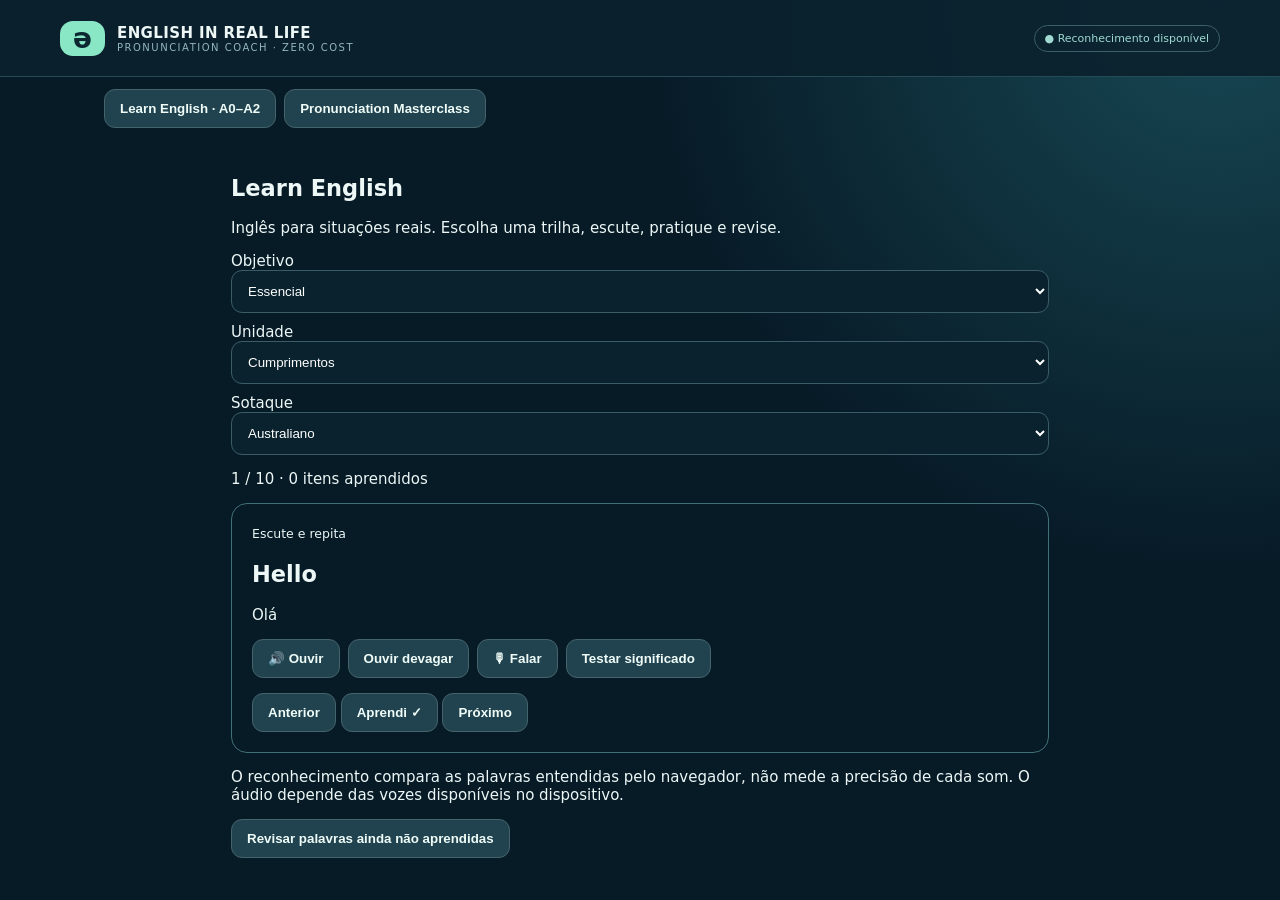
==== index.html @ b074fb64 "4.1: articulation maps and listening practice for all targets" ====
<!doctype html><html lang="pt-BR"><head><meta charset="utf-8"><meta name="viewport" content="width=device-width,initial-scale=1"><meta name="theme-color" content="#071b27"><title>English in Real Life · Treinador Grátis</title><style>:root{font-family:Inter,system-ui,-apple-system,'Segoe UI',sans-serif;color:#ecf7f6;background:#071b27;font-size:15px}*{box-sizing:border-box}body{margin:0;background:radial-gradient(circle at 95% 0%,#174854 0,transparent 38%),#071b27}header{border-bottom:1px solid #244b56;background:#0a222ee8}.wrap{max-width:1200px;margin:auto;padding:0 20px}.head{display:flex;align-items:center;gap:12px;min-height:76px}.head strong{font-size:15px;letter-spacing:.4px}.head small{display:block;font-size:10px;color:#93b5be;letter-spacing:1.5px}.logo{background:#89e7c5;color:#0b2831;border-radius:13px;font-size:28px;font-weight:900;padding:1px 13px}.tag{border-radius:30px;border:1px solid #3b6068;padding:6px 10px;color:#9fd9d2;font-size:11px;margin-left:auto}.hero{padding:35px 0 22px}.eyebrow{font-size:11px;letter-spacing:1.5px;font-weight:800;color:#83e9c4}.hero h1{font-size:clamp(30px,5vw,54px);line-height:1.08;margin:12px 0;letter-spacing:-1.5px}.hero h1 em{font-style:normal;color:#8eeac6}.hero p{color:#b6cbd0;max-width:690px}.card{background:#102c39;border:1px solid #2a505c;border-radius:18px;padding:20px}.settings{display:flex;align-items:end;gap:18px;flex-wrap:wrap;margin-bottom:20px}.settings>div:not(.hint){flex:1;min-width:180px}.settings .hint{flex:2;min-width:250px}.settings label{display:block;color:#b9d1d4;margin-bottom:7px;font-size:12px}select,input{width:100%;padding:12px;border:1px solid #3a5c66;background:#0a222e;color:#fff;border-radius:11px}.layout{display:grid;grid-template-columns:300px 1fr;gap:18px}.between{display:flex;align-items:center;justify-content:space-between;gap:12px}.sidebar h2{font-size:18px}.sidebar input{margin:10px 0 13px}.sidebar{max-height:790px;overflow:auto}.item{display:flex;justify-content:space-between;align-items:center;width:100%;background:#153542;border:1px solid #294b57;border-radius:11px;margin:6px 0;color:#e7f7f3;text-align:left;padding:10px;cursor:pointer}.item.active{border-color:#8deac6;background:#214c4b}.item small{color:#a3c4c8}.item.done{border-left:4px solid #8deac6}.lesson h2{font-size:54px;color:#8deac6;margin:13px 0 0}.lesson h3{font-size:22px;margin:0 0 9px}.lesson>p{color:#b7cdd0}.steps{display:grid;gap:8px;margin:18px 0}.step{display:flex;gap:12px;align-items:center;color:#c0d5d9;font-size:13px}.step b{border-radius:9px;background:#21545a;color:#9cf5d2;min-width:28px;height:28px;display:grid;place-items:center}.practice{padding:22px;border-radius:15px;background:#08242f;border:1px solid #2c5960;text-align:center}.target{font-size:clamp(31px,6vw,50px);font-weight:800;letter-spacing:-1px;margin:10px 0}.practice p{color:#a5c4c9}.controls{display:flex;gap:10px;justify-content:center;flex-wrap:wrap}button{border:1px solid #45636a;background:#214350;color:#effcf7;padding:11px 15px;border-radius:11px;font-weight:750;cursor:pointer}button:hover:not(:disabled){filter:brightness(1.17)}button.primary{background:#89e7c5;color:#09272a;border-color:#89e7c5}button:disabled{opacity:.35;cursor:not-allowed}.hint{font-size:12px;color:#a0bac0;line-height:1.6}.result{background:#0b2531;border:1px solid #2c4c59;border-radius:14px;padding:18px;margin:16px 0;min-height:75px}.result h3{font-size:18px;margin:0 0 10px}.score{font-size:39px;color:#91e9ca;font-weight:850}.metrics{display:flex;flex-wrap:wrap;gap:9px;margin:12px 0}.metric{background:#1c404b;border-radius:10px;padding:10px;min-width:100px}.metric strong{display:block;font-size:20px}.metric small{color:#a9c5c9}.words{display:flex;flex-wrap:wrap;gap:6px}.word{border-radius:7px;padding:6px 9px;background:#31515b}.word.low{background:#654539}.actions{margin-top:12px}.bottom{margin:20px 0 50px}.bottom p{color:#b6cbd0}@media(max-width:750px){.layout{grid-template-columns:1fr}.sidebar{max-height:225px}.head .tag{font-size:10px}.wrap{padding:0 14px}.hero{padding:23px 0 16px}.card{padding:15px}.lesson h2{font-size:46px}.practice{padding:16px}.settings{gap:12px}}
</style><style>.step.active{color:#92e9c8;font-weight:800}.result.good{border-color:#6bba9e}.result.warn{border-color:#b89654}.recorded{margin-top:10px;width:100%}.modebadge{display:inline-block;background:#174838;color:#a8f3cf;border-radius:8px;padding:5px 9px;font-size:12px}.secondary{color:#c6d7db;font-size:13px}.wordchip{display:inline-block;background:#234a56;padding:5px 8px;border-radius:7px;margin:3px}.wordchip.bad{background:#6b3f35}.rowbuttons{display:flex;gap:8px;flex-wrap:wrap;margin:12px 0}.links a{color:#8eeac6}.guide{border-left:3px solid #89e7c5;padding-left:13px;margin:15px 0}.warning{background:#423625;border-radius:9px;padding:12px;color:#f2d8a3;font-size:12px}.result p{line-height:1.65}.audiofile{display:block;margin-top:10px;color:#89e7c5}.tiny{font-size:12px;color:#a9c4c9}.hide{display:none}.practice{margin-top:12px}.card.settings{margin-bottom:20px}@media(max-width:750px){.sidebar{max-height:160px}.controls button{flex:1}.result{padding:14px}}</style></head><body>
<header><div class="wrap head"><div class="logo">ə</div><div><strong>ENGLISH IN REAL LIFE</strong><small>PRONUNCIATION COACH · ZERO COST</small></div><span class="tag" id="status">Verificando microfone...</span></div></header>
<nav style="display:flex;gap:8px;max-width:1100px;margin:12px auto;padding:0 14px"><button onclick="switchCourse(true)">Learn English · A0–A2</button><button onclick="switchCourse(false)">Pronunciation Masterclass</button></nav><section id="beginner" style="max-width:850px;margin:auto;padding:16px"><h1>Learn English</h1><p>Inglês para situações reais. Escolha uma trilha, escute, pratique e revise.</p><div style="display:grid;gap:10px"><label>Objetivo <select id="bgoal"></select></label><label>Unidade <select id="bunit"></select></label><label id="careerLabel" hidden>Profissão (opcional) <input id="bcareer" placeholder="Sua profissão"><small> Escolha uma unidade profissional disponível. O campo não gera conteúdo novo automaticamente.</small></label><label>Sotaque <select id="blang"><option value="en-AU">Australiano</option><option value="en-US">Americano</option><option value="en-GB">Britânico</option></select></label></div><p id="bprogress"></p><article style="border:1px solid #427078;border-radius:16px;padding:20px"><small id="bmode"></small><h2 id="bword"></h2><p id="bmeaning"></p><div style="display:flex;flex-wrap:wrap;gap:8px"><button onclick="bsay(0.85)">🔊 Ouvir</button><button onclick="bsay(0.6)">Ouvir devagar</button><button id="bmic" onclick="brec()">🎙 Falar</button><button onclick="bquiz()">Testar significado</button></div><div id="bquiz"></div><p id="bfeedback" aria-live="polite"></p><button onclick="bmove(-1)">Anterior</button> <button onclick="bmark()">Aprendi ✓</button> <button onclick="bmove(1)">Próximo</button></article><p>O reconhecimento compara as palavras entendidas pelo navegador, não mede a precisão de cada som. O áudio depende das vozes disponíveis no dispositivo.</p><button onclick="breview()">Revisar palavras ainda não aprendidas</button></section><main class="wrap"><div class="hero"><span class="eyebrow">OUÇA · FALE · RECEBA FEEDBACK · REPITA</span><h1>Pronúncia com <em>prática de verdade.</em></h1><p>48 alvos, 3 etapas por som, voz australiana quando disponível e feedback gratuito por reconhecimento de fala do navegador. Sem Azure, chave de API, assinatura ou servidor pago.</p><span class="modebadge">100% sem cobrança de API</span></div>
<section class="card settings"><div><label for="locale">Idioma do reconhecimento</label><select id="locale"><option value="en-AU">🇦🇺 Australiano (padrão)</option><option value="en-US">🇺🇸 Americano (alternativa)</option><option value="en-GB">🇬🇧 Britânico</option></select></div><div><label for="threshold">Critério de avanço</label><select id="threshold"><option value="manual" selected>Após feedback · eu decido</option><option value="strict">Só quando reconhecido corretamente</option></select></div><div class="hint">Não há nota fonética artificial: a ferramenta mostra o que entendeu, compara com o texto e oferece orientações de articulação. Isso mede reconhecimento de palavras, não qualidade exata de cada fonema.</div></section>
<div class="layout"><aside class="card sidebar"><div class="between"><h2>Atlas dos sons</h2><span id="progress">0/48</span></div><input id="search" placeholder="Buscar som ou palavra" aria-label="Buscar som"><div id="catalog"></div></aside>
<section class="card lesson"><div class="between"><span class="eyebrow" id="lessonNum">ALVO 01 / 48</span><span class="tag" id="lessonGroup">VOGAIS</span></div><h2 id="ipa">/ɪ/</h2><h3 id="soundTitle">I relaxado</h3><p class="guide" id="description"></p><section id="guided3" style="border:1px solid #477a80;border-radius:14px;padding:16px;margin:16px 0"></section><div class="steps"><div class="step" id="step1"><b>1</b><span>Ouça o modelo e observe a articulação.</span></div><div class="step" id="step2"><b>2</b><span>Fale no microfone e veja o que o navegador entendeu.</span></div><div class="step" id="step3"><b>3</b><span>Analise o feedback, repita ou avance.</span></div></div>
<div class="practice"><span class="eyebrow" id="taskLabel">ETAPA 1 · PALAVRA</span><div class="target" id="target">ship</div><p id="translation"></p><div class="controls"><button id="listen">▶ Ouvir modelo</button><button class="primary" id="record">🎙 Falar e conferir</button></div><p class="hint" id="micHint">Ao tocar em “Falar e conferir”, autorize o microfone e diga a expressão.</p></div>
<div class="result" id="result" aria-live="polite"><p class="hint">O feedback aparecerá aqui após sua tentativa.</p></div>
<div class="between actions"><button id="retry" disabled>↻ Tentar novamente</button><button id="next" disabled>Próxima etapa →</button></div><p class="hint">O próximo passo só é liberado depois de uma tentativa com feedback. Se o navegador não reconhecer a fala, você pode tentar novamente ou continuar manualmente.</p>
</section></div>
<section class="card bottom"><h2>O que é realmente gratuito?</h2><p>O áudio usa a síntese de voz disponível no celular. O reconhecimento usa a API de fala do navegador (quando compatível). Não contratamos serviços de avaliação fonética nem atribuímos notas fictícias.</p><p><strong>Privacidade:</strong> em alguns navegadores, o reconhecimento de fala envia o áudio ao provedor do navegador. Não enviamos nem armazenamos o áudio em um servidor próprio. O progresso é salvo apenas no dispositivo. O site precisa de HTTPS para usar o microfone quando publicado.</p><p class="links"><a href="https://www.youtube.com/playlist?list=PLD6B222E02447DC07" target="_blank" rel="noopener">BBC · Vídeos dos 44 sons ↗</a> · <a href="https://www.youtube.com/results?search_query=Australian+English+pronunciation+mmmEnglish" target="_blank" rel="noopener">Vídeos australianos ↗</a></p></section>
</main><script>const raw=[
['/ɪ/','I relaxado','ship','sheep','My shift starts at three.','Língua alta, ligeiramente relaxada; não pronuncie como o I longo.'],
['/iː/','I longo','sheep','ship','Please leave the green tray here.','Língua alta e frontal, vogal tensa; contraste com ship.'],
['/e/','É de bed','bed','bad','There are ten boxes left.','Língua anterior, altura média; não abra tanto quanto /æ/.'],
['/æ/','A aberto','bad','bed','Can you give me a hand?','Abra mais a mandíbula e mantenha a língua à frente.'],
['/ɑː/','A longo','car','cup','The car is parked outside.','Vogal baixa e posterior; no modelo australiano não force R final.'],
['/ɒ/','Ó curto','hot','law','This box is not on the pallet.','Lábios arredondados e vogal curta; característica de muitas variedades australianas.'],
['/ɔː/','Ó longo','law','hot','We walk to work sometimes.','Lábios arredondados, vogal mais sustentada.'],
['/ʊ/','U relaxado','full','fool','Have a look at this plant.','Língua alta posterior, mas relaxada.'],
['/uː/','U longo','fool','full','The blue boxes are in the next room.','Vogal alta posterior e sustentada; compare full e fool.'],
['/ʌ/','Â de cup','cup','car','I got lucky with my new job.','Mandíbula moderadamente aberta; não nasalize como o ã português.'],
['/ɜː/','Vogal de nurse','work','about','I work in a warehouse.','Língua central; no australiano work não tem R consonantal.'],
['/ə/','Schwa','about','work','I need to check the plants.','Vogal central muito breve, em sílaba sem destaque.'],
['/eɪ/','Ditongo de day','day','bed','I take the train every day.','Deslize de uma vogal média anterior para posição mais alta.'],
['/aɪ/','Ditongo de time','time','Tim','What time does your shift finish?','Comece aberto e deslize para /ɪ/.'],
['/ɔɪ/','Ditongo de boy','boy','buy','I really enjoy dancing.','Comece arredondado e deslize para a frente.'],
['/aʊ/','Ditongo de now','now','no','I am heading out now.','Comece aberto e arredonde os lábios ao terminar.'],
['/əʊ/','Ditongo de go','go','got','I usually go home after work.','Em inglês australiano o ditongo pode soar /əʉ/.'],
['/ɪə/','Ditongo de near','near','knee','Come over here for a second.','Deslize de posição alta frontal ao centro; sem R final forçado.'],
['/eə/','Ditongo de hair','hair','head','Can you leave it over there?','Comece anterior média e deslize para o centro.'],
['/ʊə/','Ditongo de tour','tour','law','We are taking a tour of the nursery.','Varia muito entre sotaques; muitos falantes fundem esse ditongo.'],
['/p/','P sem voz','pack','back','Please pack these plants.','Feche os lábios e solte ar sem voz.'],
['/b/','B com voz','back','pack','Put the bags in the box.','Feche os lábios e solte com vibração da voz.'],
['/t/','T de tea','tea','day','Take the tray to the table.','Toque a crista atrás dos dentes e solte o ar.'],
['/d/','D de day','day','tea','Do you need these seeds?','Mesmo ponto do T, mas com voz.'],
['/k/','K de key','coat','goat','Could you check the stock?','Parte de trás da língua toca o palato mole, sem voz.'],
['/g/','G de go','goat','coat','Go through the garden gate.','Parte posterior da língua toca o palato mole, com voz.'],
['/f/','F sem voz','fan','van','My shift finishes at five.','Dentes superiores encostam no lábio inferior; ar contínuo.'],
['/v/','V com voz','van','fan','We have five boxes to move.','Mesma posição do F, com vibração.'],
['/θ/','TH sem voz','thin','tin','I think there are three trays.','Ponta da língua perto dos dentes; sopre sem voz.'],
['/ð/','TH com voz','then','den','These are the ones I need.','Língua perto dos dentes e vibração da voz.'],
['/s/','S sem voz','sip','zip','These plants need more space.','Ar passa por um canal estreito, sem vibração.'],
['/z/','Z com voz','zip','sip','Please move those bags.','Como S, mas com voz.'],
['/ʃ/','SH de shift','ship','chip','She checked my shift.','Língua um pouco recuada; fricção contínua sem voz.'],
['/ʒ/','Som de measure','pleasure','pressure','We measure the temperature.','Semelhante ao J brasileiro de já, com fricção e voz.'],
['/h/','H soprado','heat','eat','Can you help me here?','Sopro suave na glote, sem R gutural.'],
['/tʃ/','CH de check','chip','ship','Could you check this chair?','Fechamento de T seguido de SH em uma única consoante.'],
['/dʒ/','J de job','job','chop','I have got a job near the city.','Fechamento de D seguido de fricção sonora.'],
['/m/','M nasal','sum','sun','Meet me in the morning.','Lábios fechados; ar pelo nariz.'],
['/n/','N nasal','sun','sum','No, the nursery is nearby.','Ponta da língua na crista atrás dos dentes; ar nasal.'],
['/ŋ/','NG de sing','sing','sin','I enjoy working outdoors.','Dorso da língua no palato mole; sem G extra no fim.'],
['/l/','L claro','light','right','The leaves look healthy.','Ponta da língua na crista; ar escapa pelas laterais.'],
['/r/','R inglês','right','light','Turn right at the next road.','Língua elevada sem vibração repetida; R aproximante.'],
['/j/','Y consonantal','yet','jet','Yes, you can use this one.','Deslize rápido como o início de I longo.'],
['/w/','W de water','west','vest','We need more water.','Arredonde os lábios e deslize para a vogal.'],
['[ɾ]','T/D rápido','water','waiter','I need a bottle of water.','Toque alveolar muito breve; depende do sotaque e contexto.'],
['[ʔ]','Parada glotal','button','butter','Put the button on the right side.','Interrompa o fluxo de ar brevemente na glote; uso variável.'],
['[ɫ]','L escuro','full','fool','Fill the milk bottle carefully.','Eleve o dorso da língua ao produzir L final.'],
['linking R','R de ligação','far away','far','There are more apples over there.','No australiano, ligue o R quando a palavra seguinte começa com vogal.']
];
const $=s=>document.querySelector(s);
const sounds=raw.map((r,i)=>({ipa:r[0],title:r[1],word:r[2],contrast:r[3],sentence:r[4],guide:r[5],group:i<12?'Vogais':i<20?'Ditongos':i<44?'Consoantes':'Extras'}));
const storage={get(k){try{return localStorage.getItem(k)}catch{return null}},set(k,v){try{localStorage.setItem(k,v)}catch{}}};
let current=0,stage=0,assessed=false,busy=false,activeRecognition=null,completed=new Set(JSON.parse(storage.get('coach_free_done_v1')||'[]'));
const tasks=()=>{let s=sounds[current];return [{text:s.word,label:'PALAVRA',tip:'Diga somente esta palavra. Compare o som com o exemplo.'},{text:`${s.word}, ${s.contrast}`,label:'CONTRASTE',tip:'Diga as duas palavras com uma pausa curta. O reconhecimento pode não distinguir todas as vogais.'},{text:s.sentence,label:'FRASE REAL',tip:'Leia a frase inteira, com ritmo natural.'}]};
const escapeHTML=s=>String(s).replace(/[&<>"']/g,c=>({'&':'&amp;','<':'&lt;','>':'&gt;','"':'&quot;'}[c]));
const normalize=s=>String(s).toLowerCase().normalize('NFKD').replace(/[^a-z\s]/g,' ').replace(/\s+/g,' ').trim();
const wordList=s=>normalize(s).split(' ').filter(Boolean);
function editDistance(a,b){let dp=Array.from({length:a.length+1},(_,i)=>i);for(let j=1;j<=b.length;j++){let next=[j];for(let i=1;i<=a.length;i++)next[i]=Math.min(next[i-1]+1,dp[i]+1,dp[i-1]+(a[i-1]===b[j-1]?0:1));dp=next;}return dp[a.length]}
function compare(expected,actual){let e=wordList(expected),a=wordList(actual);let matched=e.map((w,i)=>a[i]===w);return {e,a,matched,exact:normalize(expected)===normalize(actual),distance:editDistance(e,a)}}
function renderCatalog(){let q=$('#search').value.toLowerCase();$('#catalog').innerHTML='';sounds.forEach((s,i)=>{if(!`${s.ipa} ${s.title} ${s.word}`.toLowerCase().includes(q))return;let b=document.createElement('button');b.className='item '+(i===current?'active ':'')+(completed.has(i)?'done':'');b.innerHTML=`<span><strong>${escapeHTML(s.ipa)}</strong> · ${escapeHTML(s.title)}<br><small>${escapeHTML(s.word)} · ${escapeHTML(s.group)}</small></span><span>${completed.has(i)?'✓':'›'}</span>`;b.onclick=()=>{stopRec();current=i;stage=0;assessed=false;render()};$('#catalog').append(b)});$('#progress').textContent=completed.size+'/48'}
const guidedData=[["ship","sheep","I de vida em direção ao Ê de você","Abaixe ligeiramente a língua e relaxe os lábios. Não chegue ao Ê. SH é o CH de chuva. Feche os lábios no P sem acrescentar I."],["sheep","ship","I de vida","Língua alta e à frente. Sustente a vogal um pouco mais. SH é CH de chuva."],["bed","bad","É de pé, ajustado ao sotaque","Mantenha a língua à frente. No australiano a vogal pode soar mais fechada. Termine no D sem acrescentar I."],["bad","bed","Entre É e A","Parta do É de pé e abra mais a mandíbula, mantendo a língua à frente."],["car","cup","A aberto de pá","Abra a mandíbula e relaxe a língua. No australiano não pronuncie o R final de car isolado."]];
function guidedVoice(t,lang,rate){if(!window.speechSynthesis)return;speechSynthesis.cancel();const u=new SpeechSynthesisUtterance(t);u.lang=lang;u.rate=rate;const v=speechSynthesis.getVoices();u.voice=v.find(x=>x.lang.toLowerCase()===lang.toLowerCase())||v.find(x=>x.lang.startsWith(lang.split('-')[0]))||null;speechSynthesis.speak(u)}
function guidedRender(){const el=$('#guided3'),sound=sounds[current],d=guidedData.find(x=>x[0]===sound.word.toLowerCase());el.innerHTML='<h3>Laboratório de sons · 3.0</h3><p><b>'+escapeHTML(d?d[2]:'Antes de falar')+'</b></p><p>'+escapeHTML(d?d[3]:sound.guide)+'</p><button id="guidedNarrate">🔊 Explicação em português</button>';$('#guidedNarrate').onclick=()=>guidedVoice(d?d[3]:sound.guide,'pt-BR',.9);if(!d)return;el.insertAdjacentHTML('beforeend','<h4>Escute e compare</h4><button id="guidedA">'+d[0]+'</button> <button id="guidedB">'+d[1]+'</button><h4>Treine o ouvido</h4><button id="guidedQuiz">▶ Palavra surpresa</button><p><button id="guidedGuessA">'+d[0]+'</button> <button id="guidedGuessB">'+d[1]+'</button></p><p id="guidedFeedback" aria-live="polite">Ouça antes de escolher.</p><h4>Pratique devagar</h4><button id="guidedSlowA">🐢 '+d[0]+'</button> <button id="guidedSlowB">🐢 '+d[1]+'</button><p>Repita cada palavra três vezes antes de usar o microfone.</p><a style="color:#8eeac6" target="_blank" rel="noopener" href="https://www.youtube.com/results?search_query='+encodeURIComponent('Australian English pronunciation '+d[0]+' '+d[1]+' mouth position')+'">Buscar demonstrações em vídeo ↗</a>');let answer=null;const say=(i,r)=>guidedVoice(d[i],$('#locale').value,r);$('#guidedA').onclick=()=>say(0,.85);$('#guidedB').onclick=()=>say(1,.85);$('#guidedSlowA').onclick=()=>say(0,.6);$('#guidedSlowB').onclick=()=>say(1,.6);$('#guidedQuiz').onclick=()=>{answer=Math.random()<.5?0:1;$('#guidedFeedback').textContent='Qual palavra você ouviu?';say(answer,.85)};[0,1].forEach(i=>$(i?'#guidedGuessB':'#guidedGuessA').onclick=()=>{$('#guidedFeedback').textContent=answer===null?'Ouça primeiro.':answer===i?'Correto!':'Você ouviu '+d[answer]+'. Compare e tente novamente.'});}

const lab4=[["I de vida → Ê de você","Relaxe a língua e abaixe-a um pouco; não chegue ao Ê. Compare ship e sheep."],["I de vida","Eleve a frente da língua; sustente a vogal sem apertar a mandíbula."],["É de pé → Ê","Mantenha a língua anterior; ajuste ao modelo australiano, geralmente mais fechado."],["É de pé → A","Abra a mandíbula mantendo a língua à frente; o australiano pode ter uma vogal mais aberta."],["A de pá","Abra a boca e mantenha a língua baixa; sem R final no australiano."],["Ó de avó","Arredonde suavemente os lábios e mantenha a vogal breve."],["Ô/Ó como ponto de partida","Arredonde os lábios e sustente a vogal; ajuste ao modelo."],["U de tudo relaxado","Abaixe um pouco a língua e relaxe o arredondamento."],["U de tudo","Sustente a vogal; no australiano a língua pode ficar mais central."],["A de cama, sem nasalizar","Relaxe a mandíbula; não transforme em Ã."],["Sem equivalente direto","Mantenha a língua central e os lábios neutros; sustente sem R consonantal no australiano."],["Vogal neutra átona","Relaxe tudo; diga a primeira sílaba de about rapidamente, sem destaque."],["Ê → I","Deslize continuamente, sem separar em duas sílabas."],["AI de pai","Comece aberto e termine com língua mais alta e anterior."],["ÓI de dói","Comece arredondado e termine com língua anterior."],["AU de mau","Abra a mandíbula e depois arredonde os lábios."],["ÔU como aproximação","Deslize de uma vogal central para uma mais alta e arredondada."],["I → vogal neutra","Relaxe a língua no final; alguns australianos usam uma vogal longa."],["É → vogal neutra","Mantenha a frente da língua ativa; muitos australianos usam vogal longa."],["U → vogal neutra","Compare com o modelo; este contraste varia e pode desaparecer."],["P de pato","Feche os lábios, acumule ar e solte; no início tônico pode haver sopro."],["B de bola","Feche os lábios e solte com voz; não acrescente I final."],["T de tatu","Toque atrás dos dentes superiores; evite TCH antes de I."],["D de dado","Toque a crista alveolar e solte com voz; evite DJ antes de I."],["C de casa","Encoste o dorso da língua no palato mole e solte sem voz."],["G de gato","Mesmo fechamento do K, com voz."],["F de faca","Dentes superiores no lábio inferior; mantenha o ar contínuo."],["V de vaca","Mesma posição do F, com vibração na garganta."],["Sem equivalente","Ponta da língua entre ou junto aos dentes; sopre sem voz, sem virar T ou F."],["TH com voz","Mesma posição do TH anterior; vibre a garganta, sem virar D."],["S de sapo","Crie um canal estreito para o ar, sem voz."],["Z de zebra","Mesmo canal do S, com voz."],["CH de chuva","Fricção contínua; não comece com T."],["J de janela","Fricção contínua com voz; não acrescente D."],["Sopro suave","Solte ar pela glote, sem raspar a garganta."],["TI de tia (mineiro)","Feche como T e solte como CH, numa única consoante."],["DI de dia (mineiro)","Feche como D e solte como J, numa única consoante."],["M de mala","Feche os lábios; deixe o ar sair pelo nariz."],["N de nada","Ponta da língua na crista; ar pelo nariz."],["N de banco, sem K","Eleve o dorso da língua; deixe o ar sair pelo nariz, sem G final."],["L de lata","Ponta da língua na crista; ar pelas laterais."],["R sem equivalente direto","Eleve ou curve a língua sem tocar a crista; não vibre."],["I de iate","Deslize rapidamente para a vogal seguinte."],["U de quase","Arredonde os lábios e deslize para a vogal; não use V."],["R simples de caro","Toque a crista uma vez, muito rapidamente; comum em water americano e também variável na Austrália."],["Interrupção da voz","Feche brevemente a glote, sem apertar com força; uso variável."],["L final, não U","Ponta da língua na crista e dorso elevado; evite vocalizar como no português."],["R de ligação","Em sotaques não róticos, ligue o R histórico à vogal seguinte, como far away."]];
let labRecorder=null,labStream=null,labURL=null,labToken=0;
function lab4Render(){const el=$('#guided3'),d=lab4[current],a=sounds[current];const token=++labToken;if(labRecorder&&labRecorder.state!=='inactive')labRecorder.stop();if(labStream)labStream.getTracks().forEach(t=>t.stop());if(labURL){URL.revokeObjectURL(labURL);labURL=null;}const vowel=current<20;const heights=[.22,.08,.45,.75,.9,.75,.5,.25,.1,.65,.5,.5,.45,.85,.65,.85,.5,.2,.45,.25];const y=35+85*(heights[current]||.5);el.insertAdjacentHTML('beforeend','<hr><h3>Laboratório 4.0 · Articulação</h3><p><b>Referência brasileira: '+escapeHTML(d[0])+'</b></p><p>'+escapeHTML(d[1])+'</p><button id="labNarrate">🔊 Ouvir orientação</button>'+ (vowel?'<svg viewBox="0 0 320 150" width="100%" role="img" aria-label="Esquema de abertura vocálica"><path d="M35 25 L285 25 L230 125 L130 125 Z" fill="none" stroke="#8eeac6"/><text x="40" y="18" fill="#b6cbd0" font-size="12">Fechada</text><text x="125" y="145" fill="#b6cbd0" font-size="12">Aberta</text><circle cx="150" cy="'+y+'" r="8" fill="#8eeac6"/><text x="165" y="'+(y+4)+'" fill="#fff" font-size="14">'+escapeHTML(a.ipa)+'</text></svg><small>Esquema simplificado de abertura, não posição anatômica exata.</small>':'')+'<h4>Compare sua voz</h4><p>Escute o modelo, grave sua voz e compare. A gravação fica apenas nesta página.</p><button id="labModel">▶ Modelo</button> <button id="labRec">🎙 Gravar</button> <button id="labStop" disabled>■ Parar</button><p id="labStatus" aria-live="polite"></p><audio id="labAudio" controls style="width:100%" hidden></audio><p><a style="color:#8eeac6" target="_blank" rel="noopener" href="https://www.youtube.com/results?search_query='+encodeURIComponent('English pronunciation '+a.word+' '+a.ipa+' articulation')+'">Buscar vídeo deste som ↗</a></p>');$('#labNarrate').onclick=()=>guidedVoice(d.join('. '),'pt-BR',.9);$('#labModel').onclick=()=>guidedVoice(a.word,$('#locale').value,.8);$('#labRec').onclick=async()=>{if(!navigator.mediaDevices||!window.MediaRecorder){$('#labStatus').textContent='Gravação indisponível neste navegador.';return;}$('#labRec').disabled=true;try{speechSynthesis.cancel();const stream=await navigator.mediaDevices.getUserMedia({audio:true});if(token!==labToken){stream.getTracks().forEach(t=>t.stop());return;}labStream=stream;const rec=new MediaRecorder(stream);labRecorder=rec;const chunks=[];rec.ondataavailable=e=>{if(e.data.size)chunks.push(e.data)};rec.onstop=()=>{stream.getTracks().forEach(t=>t.stop());if(token!==labToken)return;if(labURL)URL.revokeObjectURL(labURL);labURL=URL.createObjectURL(new Blob(chunks,{type:rec.mimeType||'audio/webm'}));$('#labAudio').src=labURL;$('#labAudio').hidden=false;$('#labRec').disabled=false;$('#labStop').disabled=true;$('#labStatus').textContent='Gravação pronta. Compare com o modelo.'};rec.start();$('#labStop').disabled=false;$('#labStatus').textContent='Gravando…';setTimeout(()=>{if(rec.state==='recording')rec.stop()},15000);}catch(e){if(labStream)labStream.getTracks().forEach(t=>t.stop());if(token===labToken){$('#labRec').disabled=false;$('#labStatus').textContent='Não foi possível gravar. Confira a permissão do microfone.'}}};$('#labStop').onclick=()=>{if(labRecorder&&labRecorder.state==='recording')labRecorder.stop()};}

function articulation41(){const i=current,a=sounds[i],el=$('#guided3');const heights=[.22,.08,.42,.75,.9,.72,.48,.25,.12,.65,.45,.5,.45,.85,.65,.85,.5,.2,.45,.25];const group=i<20?'vogal':[20,21,37].includes(i)?'lábios':[26,27].includes(i)?'lábio inferior e dentes':[28,29].includes(i)?'língua junto aos dentes':[24,25,39].includes(i)?'palato mole':[32,33,35,36].includes(i)?'região pós-alveolar':[34,45].includes(i)?'glote':i===43?'lábios':i===42?'palato':'crista alveolar';const p=i<20?[135,75+35*heights[i]]:group==='lábios'?[48,85]:group==='lábio inferior e dentes'?[65,90]:group==='língua junto aos dentes'?[67,80]:group==='palato mole'?[170,65]:group==='glote'?[211,130]:group==='região pós-alveolar'?[110,60]:[88,65];const opening=i<20?10+25*heights[i]:15;el.insertAdjacentHTML('beforeend','<hr><h3>Mapa articulatório · 4.1</h3><p>Região de atenção: '+group+'</p><svg viewBox="0 0 300 180" width="100%" role="img" aria-label="Esquema lateral da boca"><path d="M50 76 Q75 45 126 45 Q185 42 209 77 L221 146" fill="none" stroke="#c6d5dc" stroke-width="5"/><path d="M50 '+(76+opening)+' Q82 145 165 145 L211 146" fill="none" stroke="#c6d5dc" stroke-width="5"/><path d="M63 73 L63 85 M73 68 L73 81" stroke="#fff" stroke-width="5"/><path d="M85 111 Q135 '+(i<20?p[1]:85)+' 185 122 Q150 142 95 132 Z" fill="#df8d9b"/><circle id="mouthTarget41" cx="'+p[0]+'" cy="'+p[1]+'" r="8" fill="#8eeac6"/><text x="12" y="165" font-size="11" fill="#c6d5dc">Frente da boca</text><text x="220" y="165" font-size="11" fill="#c6d5dc">Garganta</text></svg><small>Esquema simplificado de região de atenção, não posição anatômica exata. Siga a orientação escrita.</small><p><button id="mouthMove41">▶ Destacar região</button></p><h4>Treino em três passos</h4><p>Faça o movimento lentamente. Ouça e repita '+escapeHTML(a.word)+' três vezes. Compare com '+escapeHTML(a.contrast)+' e grave sua voz.</p><button id="compare41">🔊 Ouvir contraste</button><h4>Teste de percepção</h4><button id="quiz41">▶ Palavra surpresa</button><p><button id="guessA41">'+escapeHTML(a.word)+'</button> <button id="guessB41">'+escapeHTML(a.contrast)+'</button></p><p id="answer41" aria-live="polite">Escute antes de responder.</p><small>Nem todos os pares são mínimos; este teste mede reconhecimento auditivo.</small>');$('#mouthMove41').onclick=()=>{const c=$('#mouthTarget41');if(c.animate)c.animate([{opacity:1},{opacity:.2},{opacity:1}],{duration:900,iterations:2})};$('#compare41').onclick=()=>guidedVoice(a.word+', '+a.contrast,$('#locale').value,.8);let answer=null;$('#quiz41').onclick=()=>{answer=Math.random()<.5?0:1;$('#answer41').textContent='Qual você ouviu?';guidedVoice(answer?a.contrast:a.word,$('#locale').value,.85)};[0,1].forEach(n=>$(n?'#guessB41':'#guessA41').onclick=()=>{$('#answer41').textContent=answer===null?'Escute primeiro.':answer===n?'Correto!':'Você ouviu '+(answer?a.contrast:a.word)+'. Tente novamente.'});}

function render(){guidedRender();lab4Render();articulation41();const s=sounds[current],t=tasks()[stage];$('#lessonNum').textContent=`ALVO ${String(current+1).padStart(2,'0')} / 48`;$('#lessonGroup').textContent=s.group;$('#ipa').textContent=s.ipa;$('#soundTitle').textContent=s.title;$('#description').textContent=s.guide;$('#taskLabel').textContent=`ETAPA ${stage+1}/3 · ${t.label}`;$('#target').textContent=t.text;$('#translation').textContent=t.tip;$('#next').disabled=true;$('#retry').disabled=true;$('#next').textContent=stage===2?'Concluir e próximo som →':'Próxima etapa →';$('#result').className='result';$('#result').innerHTML='<p class="hint">Ouça, fale e confira o resultado. Você poderá repetir antes de avançar.</p>';$('#record').disabled=false;$('#record').textContent='🎙 Falar e conferir';$('#micHint').textContent='Toque no microfone, autorize e fale uma vez.';[1,2,3].forEach(n=>$('#step'+n).classList.toggle('active',n===Math.min(3,assessed?3:2)));renderCatalog()}
function speak(){if(!window.speechSynthesis){$('#micHint').textContent='A síntese de voz não está disponível neste navegador.';return;}speechSynthesis.cancel();let u=new SpeechSynthesisUtterance(tasks()[stage].text);u.lang=$('#locale').value;u.rate=.8;let voices=speechSynthesis.getVoices();u.voice=voices.find(x=>x.lang.toLowerCase()===u.lang.toLowerCase())||voices.find(x=>x.lang.toLowerCase().startsWith('en'))||null;speechSynthesis.speak(u)}
function feedback(transcript,confidence){const expected=tasks()[stage].text,cmp=compare(expected,transcript);let note=cmp.exact?'O navegador reconheceu exatamente a expressão esperada. Agora confira se a articulação e o ritmo soaram naturais ao ouvir o modelo.':`O navegador entendeu algo diferente. Revise especialmente ${sounds[current].word} e o contraste ${sounds[current].contrast}. ${sounds[current].guide}`;
let chips=cmp.e.map((w,i)=>`<span class="wordchip ${cmp.matched[i]?'':'bad'}">${escapeHTML(w)} ${cmp.matched[i]?'✓':'?'}</span>`).join('');
$('#result').className='result '+(cmp.exact?'good':'warn');$('#result').innerHTML=`<h3>${cmp.exact?'✓ Reconhecido como esperado':'↻ Vamos ajustar'}</h3><p><strong>Você deveria dizer:</strong> ${escapeHTML(expected)}</p><p><strong>O navegador entendeu:</strong> ${escapeHTML(transcript||'(sem transcrição)')}</p><div>${chips}</div><p>${escapeHTML(note)}</p><p class="tiny">${Number.isFinite(confidence)?'Confiança interna do reconhecimento: '+Math.round(confidence*100)+'% (não é nota de pronúncia). ':' '}Um acerto não comprova articulação fonética perfeita; um erro também pode ser do reconhecedor.</p>`;
assessed=true;$('#retry').disabled=false;$('#next').disabled=($('#threshold').value==='strict'&&!cmp.exact);if(!cmp.exact){const skip=document.createElement('button');skip.textContent='Avançar sem validar pronúncia';skip.onclick=()=>{$('#next').disabled=false;skip.disabled=true};$('#result').append(skip);}$('#step3').classList.add('active');$('#micHint').textContent=cmp.exact?'Você pode avançar ou repetir para consolidar.':'Repita com calma. No modo flexível, também pode avançar após conferir o feedback.';}
function fail(msg){$('#result').className='result warn';$('#result').innerHTML=`<h3>Não foi possível reconhecer a fala</h3><p>${escapeHTML(msg)}</p><p class="tiny">Isso não significa que você pronunciou errado. Você pode tentar novamente ou avançar sem avaliação automática.</p><button id="manualContinue">Continuar sem reconhecimento</button>`;$('#manualContinue').onclick=()=>{assessed=true;$('#retry').disabled=false;$('#next').disabled=false;$('#result').innerHTML+='<p class="tiny">Avanço manual selecionado; nenhuma avaliação foi atribuída.</p>'};}
let recTimeout=null,stopTimeout=null,recognitionId=0;
function resetMic(){clearTimeout(recTimeout);clearTimeout(stopTimeout);busy=false;activeRecognition=null;$('#record').disabled=false;$('#record').textContent='🎙 Falar e conferir';$('#retry').disabled=false;}
function stopRec(){
 if(!busy)return;
 $('#record').textContent='⏳ Encerrando...';$('#record').disabled=true;
 $('#micHint').textContent='Finalizando reconhecimento...';
 try{activeRecognition?.stop()}catch(e){}
 clearTimeout(stopTimeout);
 const id=recognitionId;
 stopTimeout=setTimeout(()=>{
  if(id!==recognitionId||!busy)return;
  try{activeRecognition?.abort()}catch(e){}
  recognitionId++;resetMic();
  fail('O reconhecimento não respondeu. O arquivo aberto por content://downloads pode impedir o serviço de voz. Experimente o site publicado em HTTPS.');
 },3000);
}
function startRec(){
 if(busy)return;
 const SR=window.SpeechRecognition||window.webkitSpeechRecognition;
 if(!SR){fail('Este navegador não oferece reconhecimento de voz. Experimente o Chrome atualizado.');return;}
 if(!window.isSecureContext){fail('O microfone exige uma página HTTPS. Arquivos locais não são confiáveis para este teste.');return;}
 const id=++recognitionId;
 busy=true;assessed=false;
 $('#retry').disabled=true;$('#next').disabled=true;$('#record').disabled=false;
 $('#record').textContent='● Ouvindo... toque para parar';
 $('#micHint').textContent='Diga a palavra e toque para encerrar. Limite de 12 segundos.';
 const rec=new SR();activeRecognition=rec;rec.lang=$('#locale').value;
 rec.continuous=false;rec.interimResults=false;rec.maxAlternatives=3;
 let got=false,err='';
 rec.onresult=e=>{
  if(id!==recognitionId)return;
  let a=e.results[e.resultIndex]||e.results[0];
  if(!a||!a[0])return;
  got=true;resetMic();feedback(a[0].transcript,a[0].confidence);
 };
 rec.onerror=e=>{
  if(id!==recognitionId)return;
  const map={'not-allowed':'Permissão negada: autorize o microfone no Chrome.','no-speech':'O navegador não detectou fala.','network':'Falha de rede no serviço de reconhecimento. Tente com internet ativa e o site em HTTPS.','audio-capture':'Não foi possível captar áudio do microfone.','service-not-allowed':'Serviço de reconhecimento não autorizado neste endereço.'};
  err=map[e.error]||('Falha de reconhecimento: '+e.error);
  resetMic();fail(err);
 };
 rec.onend=()=>{
  if(id!==recognitionId)return;
  if(!busy)return;
  resetMic();if(!got)fail(err||'O navegador terminou sem devolver texto. Isso pode acontecer ao abrir por content://downloads.');
 };
 try{rec.start();recTimeout=setTimeout(()=>{if(id===recognitionId&&busy)stopRec()},12000)}
 catch(e){resetMic();fail('Não foi possível iniciar: '+e.message)}
}
$('#listen').onclick=speak;$('#record').onclick=()=>busy?stopRec():startRec();$('#retry').onclick=()=>{recognitionId++;try{activeRecognition?.abort()}catch(e){}resetMic();assessed=false;render()};$('#next').onclick=()=>{if(!assessed)return;if(stage<2)stage++;else{completed.add(current);storage.set('coach_free_done_v1',JSON.stringify([...completed]));current=(current+1)%sounds.length;stage=0}assessed=false;render()};$('#search').oninput=renderCatalog;$('#threshold').onchange=()=>{if(assessed)$('#micHint').textContent='Critério alterado. Repita a tentativa para atualizar o desbloqueio.'};render();if(location.protocol==='content:'||location.protocol==='file:'){$('#status').textContent='⚠ Arquivo local: reconhecimento pode falhar. Use HTTPS.';}const supported=!!(window.SpeechRecognition||window.webkitSpeechRecognition);if(location.protocol!=='content:'&&location.protocol!=='file:')$('#status').textContent=supported?'● Reconhecimento disponível':'○ Reconhecimento indisponível';
</script><script>const BD={"Essencial": {"Cumprimentos": [["Hello", "Olá"], ["Good morning", "Bom dia"], ["How are you?", "Como você está?"], ["I am fine", "Estou bem"], ["Nice to meet you", "Prazer em conhecer você"], ["See you later", "Até mais"], ["Thank you", "Obrigado"], ["You are welcome", "De nada"], ["Please", "Por favor"], ["Excuse me", "Com licença"]], "Sobre mim": [["My name is", "Meu nome é"], ["I am from Brazil", "Sou do Brasil"], ["I live here", "Eu moro aqui"], ["I speak Portuguese", "Eu falo português"], ["I am learning English", "Estou aprendendo inglês"], ["I do not understand", "Não entendo"], ["Could you repeat that?", "Poderia repetir?"], ["Speak slowly, please", "Fale devagar, por favor"]], "Verbos básicos": [["I want", "Eu quero"], ["I need", "Eu preciso"], ["I have", "Eu tenho"], ["I like", "Eu gosto"], ["I can", "Eu consigo"], ["I go", "Eu vou"], ["I work", "Eu trabalho"], ["I know", "Eu sei"], ["I think", "Eu acho"], ["I feel", "Eu sinto"]]}, "Dia a dia": {"Comida e compras": [["Water", "Água"], ["Bread", "Pão"], ["Milk", "Leite"], ["Eggs", "Ovos"], ["Rice", "Arroz"], ["Chicken", "Frango"], ["How much is this?", "Quanto custa isto?"], ["Can I pay by card?", "Posso pagar com cartão?"], ["I would like a coffee", "Eu gostaria de um café"], ["Can I have the bill?", "Pode trazer a conta?"]], "Rotina e transporte": [["I wake up early", "Eu acordo cedo"], ["I go to work", "Eu vou trabalhar"], ["I take the bus", "Eu pego o ônibus"], ["Where is the station?", "Onde fica a estação?"], ["What time is it?", "Que horas são?"], ["I am running late", "Estou atrasado"], ["I am tired", "Estou cansado"], ["I am going home", "Estou indo para casa"]]}, "Viagem": {"Aeroporto": [["Passport", "Passaporte"], ["Boarding pass", "Cartão de embarque"], ["Luggage", "Bagagem"], ["Gate", "Portão"], ["Departure", "Partida"], ["Arrival", "Chegada"], ["Where is my gate?", "Onde fica meu portão?"], ["I am here on holiday", "Estou aqui de férias"], ["I have a connecting flight", "Tenho um voo de conexão"], ["My luggage is missing", "Minha bagagem desapareceu"]], "Hotel e emergências": [["I have a reservation", "Tenho uma reserva"], ["Can I check in?", "Posso fazer o check-in?"], ["Room key", "Chave do quarto"], ["Is breakfast included?", "O café da manhã está incluído?"], ["Where is the bathroom?", "Onde fica o banheiro?"], ["I need help", "Preciso de ajuda"], ["Call an ambulance", "Chame uma ambulância"], ["I lost my passport", "Perdi meu passaporte"]]}, "Trabalho": {"Comunicação profissional": [["Shift", "Turno"], ["Meeting", "Reunião"], ["Schedule", "Cronograma"], ["Deadline", "Prazo"], ["Task", "Tarefa"], ["Manager", "Gerente"], ["I am available", "Estou disponível"], ["Could you show me how?", "Poderia me mostrar como?"], ["I have finished the task", "Terminei a tarefa"], ["I need some help", "Preciso de ajuda"]], "Entrevista": [["I have experience", "Tenho experiência"], ["I am a fast learner", "Aprendo rapidamente"], ["I work well in a team", "Trabalho bem em equipe"], ["What are the working hours?", "Qual é o horário de trabalho?"], ["When can I start?", "Quando posso começar?"]], "Nutrição e saúde": [["Patient", "Paciente"], ["Dietary assessment", "Avaliação alimentar"], ["Meal plan", "Plano alimentar"], ["Food allergy", "Alergia alimentar"], ["Medical history", "Histórico médico"], ["Do you have any allergies?", "Você tem alguma alergia?"], ["How often do you eat this?", "Com que frequência você come isto?"]], "Hospitalidade": [["Order", "Pedido"], ["Menu", "Cardápio"], ["Table", "Mesa"], ["Receipt", "Recibo"], ["Are you ready to order?", "Está pronto para pedir?"], ["Would you like anything else?", "Gostaria de mais alguma coisa?"]], "Tecnologia": [["Software", "Programa"], ["Bug", "Erro de software"], ["Database", "Banco de dados"], ["Password", "Senha"], ["I will fix the issue", "Vou corrigir o problema"]], "Construção e horticultura": [["Tools", "Ferramentas"], ["Safety boots", "Botas de segurança"], ["Soil", "Solo"], ["Seedling", "Muda"], ["Irrigation", "Irrigação"], ["Wear your gloves", "Use suas luvas"]], "Vendas e administração": [["Customer", "Cliente"], ["Invoice", "Fatura"], ["Stock", "Estoque"], ["Discount", "Desconto"], ["How can I help you?", "Como posso ajudar?"], ["I will send you an email", "Vou enviar um e-mail"]]}, "Estudos": {"Sala de aula": [["Class", "Aula"], ["Teacher", "Professor"], ["Assignment", "Tarefa acadêmica"], ["Homework", "Dever de casa"], ["Exam", "Prova"], ["Could you explain this?", "Poderia explicar isto?"], ["I have a question", "Tenho uma pergunta"], ["When is it due?", "Qual é o prazo?"]]}, "Socialização": {"Conversas": [["What do you do?", "O que você faz?"], ["Where are you from?", "De onde você é?"], ["What do you like doing?", "O que você gosta de fazer?"], ["Would you like to join us?", "Gostaria de se juntar a nós?"], ["That sounds great", "Parece ótimo"], ["I had a great time", "Me diverti muito"], ["Let us catch up soon", "Vamos nos encontrar em breve"]]}, "Morar no exterior": {"Serviços e saúde": [["Rent", "Aluguel"], ["Lease", "Contrato de aluguel"], ["Bank account", "Conta bancária"], ["Appointment", "Consulta ou compromisso"], ["Prescription", "Receita médica"], ["I need to see a doctor", "Preciso consultar um médico"], ["How do I get there?", "Como chego lá?"], ["Can I book an appointment?", "Posso marcar uma consulta?"]]}};let bi=0,bl=[],br=false,recB=null;const B=id=>document.getElementById(id);let learned={};try{learned=JSON.parse(localStorage.getItem('erl-beginner')||'{}')}catch(e){};function switchCourse(b){B('beginner').hidden=!b;document.querySelector('main.wrap').hidden=b;if(!b&&recB)try{recB.abort()}catch(e){}}function bopts(el,arr){el.replaceChildren(...arr.map(n=>new Option(n,n)))}function bunit(){bopts(B('bunit'),Object.keys(BD[B('bgoal').value]));B('careerLabel').hidden=B('bgoal').value!=='Trabalho';bload()}function bload(){br=false;bl=BD[B('bgoal').value][B('bunit').value];bi=0;bshow()}function bshow(){B('bquiz').replaceChildren();B('bmeaning').hidden=false;B('bfeedback').textContent='';B('bmode').textContent=br?'Revisão':'Escute e repita';B('bword').textContent=bl[bi][0];B('bmeaning').textContent=bl[bi][1];B('bprogress').textContent=`${bi+1} / ${bl.length} · ${Object.keys(learned).length} itens aprendidos`;}function bmove(d){bi=(bi+d+bl.length)%bl.length;bshow()}function bmark(){learned[bl[bi][0]]=true;try{localStorage.setItem('erl-beginner',JSON.stringify(learned))}catch(e){};bmove(1)}function breview(){const a=Object.values(BD).flatMap(v=>Object.values(v).flat()).filter(x=>!learned[x[0]]);if(!a.length){B('bfeedback').textContent='Você marcou todos os itens como aprendidos!';return}bl=a;bi=0;br=true;bshow()}function bsay(rate){if(!window.speechSynthesis){B('bfeedback').textContent='Áudio indisponível neste navegador.';return}speechSynthesis.cancel();const u=new SpeechSynthesisUtterance(bl[bi][0]);u.lang=B('blang').value;u.rate=rate;const voice=speechSynthesis.getVoices().find(v=>v.lang===u.lang);if(voice)u.voice=voice;speechSynthesis.speak(u)}function bquiz(){const q=B('bquiz');q.replaceChildren();const answer=bl[bi][1];B('bmeaning').hidden=true;const all=[...new Set(Object.values(BD).flatMap(v=>Object.values(v).flat()).map(x=>x[1]))].filter(x=>x!==answer).sort(()=>Math.random()-.5).slice(0,3);[answer,...all].sort(()=>Math.random()-.5).forEach(x=>{const btn=document.createElement('button');btn.textContent=x;btn.onclick=()=>{B('bfeedback').textContent=x===answer?'Correto!':'Tente novamente.';if(x===answer)B('bmeaning').hidden=false};q.append(btn)})}function brec(){if(recB){try{recB.stop()}catch(e){}return}const R=window.SpeechRecognition||window.webkitSpeechRecognition;if(!R){B('bfeedback').textContent='Reconhecimento indisponível. Use Ouvir e repita.';return}const r=new R();recB=r;r.lang=B('blang').value;const target=bl[bi][0];const norm=x=>x.toLowerCase().replace(/[^a-z0-9 ]/g,'').trim();const done=()=>{if(recB===r){recB=null;B('bmic').textContent='🎙 Falar'}};r.onresult=e=>{const heard=e.results[0][0].transcript;B('bfeedback').textContent='Ouvi: '+heard+(norm(heard)===norm(target)?' — palavras reconhecidas!':' — escute e tente novamente.');done()};r.onerror=e=>{B('bfeedback').textContent='Não foi possível reconhecer: '+e.error;done()};r.onend=()=>{if(recB===r){B('bfeedback').textContent='Nenhuma transcrição recebida. Tente novamente.';done()}};try{r.start();B('bmic').textContent='■ Encerrar';setTimeout(()=>{if(recB===r){try{r.abort()}catch(e){}done()}},15000)}catch(e){done()}}bopts(B('bgoal'),Object.keys(BD));B('bgoal').onchange=bunit;B('bunit').onchange=bload;bunit();switchCourse(true);</script><!-- English in Real Life: repository connection verified -->
</body></html>
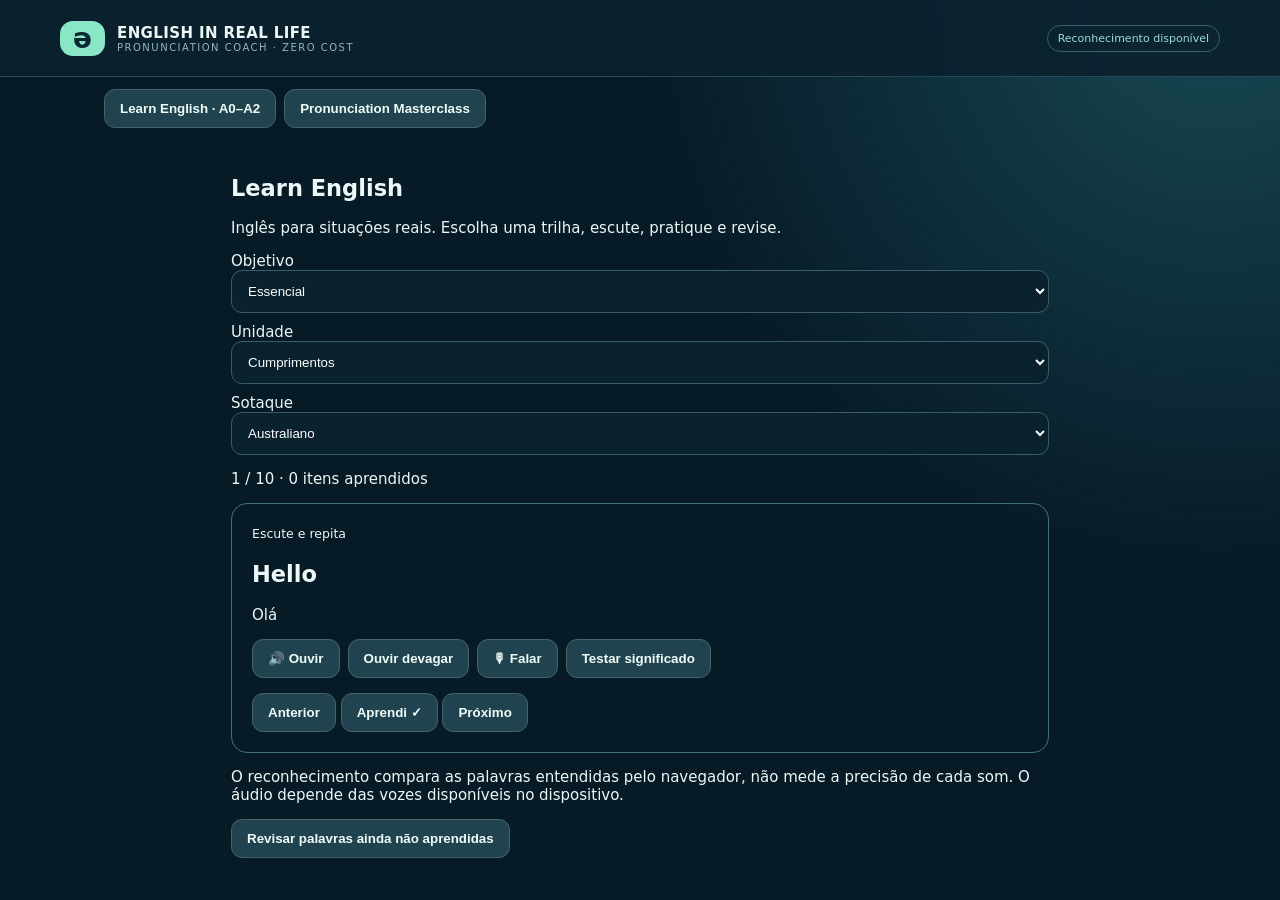
==== commit c7b490f4: "Refactor pronunciation lab and add synchronized articulation" ====
--- a/index.html
+++ b/index.html
@@ -1,142 +1,15 @@
 <!doctype html><html lang="pt-BR"><head><meta charset="utf-8"><meta name="viewport" content="width=device-width,initial-scale=1"><meta name="theme-color" content="#071b27"><title>English in Real Life · Treinador Grátis</title><style>:root{font-family:Inter,system-ui,-apple-system,'Segoe UI',sans-serif;color:#ecf7f6;background:#071b27;font-size:15px}*{box-sizing:border-box}body{margin:0;background:radial-gradient(circle at 95% 0%,#174854 0,transparent 38%),#071b27}header{border-bottom:1px solid #244b56;background:#0a222ee8}.wrap{max-width:1200px;margin:auto;padding:0 20px}.head{display:flex;align-items:center;gap:12px;min-height:76px}.head strong{font-size:15px;letter-spacing:.4px}.head small{display:block;font-size:10px;color:#93b5be;letter-spacing:1.5px}.logo{background:#89e7c5;color:#0b2831;border-radius:13px;font-size:28px;font-weight:900;padding:1px 13px}.tag{border-radius:30px;border:1px solid #3b6068;padding:6px 10px;color:#9fd9d2;font-size:11px;margin-left:auto}.hero{padding:35px 0 22px}.eyebrow{font-size:11px;letter-spacing:1.5px;font-weight:800;color:#83e9c4}.hero h1{font-size:clamp(30px,5vw,54px);line-height:1.08;margin:12px 0;letter-spacing:-1.5px}.hero h1 em{font-style:normal;color:#8eeac6}.hero p{color:#b6cbd0;max-width:690px}.card{background:#102c39;border:1px solid #2a505c;border-radius:18px;padding:20px}.settings{display:flex;align-items:end;gap:18px;flex-wrap:wrap;margin-bottom:20px}.settings>div:not(.hint){flex:1;min-width:180px}.settings .hint{flex:2;min-width:250px}.settings label{display:block;color:#b9d1d4;margin-bottom:7px;font-size:12px}select,input{width:100%;padding:12px;border:1px solid #3a5c66;background:#0a222e;color:#fff;border-radius:11px}.layout{display:grid;grid-template-columns:300px 1fr;gap:18px}.between{display:flex;align-items:center;justify-content:space-between;gap:12px}.sidebar h2{font-size:18px}.sidebar input{margin:10px 0 13px}.sidebar{max-height:790px;overflow:auto}.item{display:flex;justify-content:space-between;align-items:center;width:100%;background:#153542;border:1px solid #294b57;border-radius:11px;margin:6px 0;color:#e7f7f3;text-align:left;padding:10px;cursor:pointer}.item.active{border-color:#8deac6;background:#214c4b}.item small{color:#a3c4c8}.item.done{border-left:4px solid #8deac6}.lesson h2{font-size:54px;color:#8deac6;margin:13px 0 0}.lesson h3{font-size:22px;margin:0 0 9px}.lesson>p{color:#b7cdd0}.steps{display:grid;gap:8px;margin:18px 0}.step{display:flex;gap:12px;align-items:center;color:#c0d5d9;font-size:13px}.step b{border-radius:9px;background:#21545a;color:#9cf5d2;min-width:28px;height:28px;display:grid;place-items:center}.practice{padding:22px;border-radius:15px;background:#08242f;border:1px solid #2c5960;text-align:center}.target{font-size:clamp(31px,6vw,50px);font-weight:800;letter-spacing:-1px;margin:10px 0}.practice p{color:#a5c4c9}.controls{display:flex;gap:10px;justify-content:center;flex-wrap:wrap}button{border:1px solid #45636a;background:#214350;color:#effcf7;padding:11px 15px;border-radius:11px;font-weight:750;cursor:pointer}button:hover:not(:disabled){filter:brightness(1.17)}button.primary{background:#89e7c5;color:#09272a;border-color:#89e7c5}button:disabled{opacity:.35;cursor:not-allowed}.hint{font-size:12px;color:#a0bac0;line-height:1.6}.result{background:#0b2531;border:1px solid #2c4c59;border-radius:14px;padding:18px;margin:16px 0;min-height:75px}.result h3{font-size:18px;margin:0 0 10px}.score{font-size:39px;color:#91e9ca;font-weight:850}.metrics{display:flex;flex-wrap:wrap;gap:9px;margin:12px 0}.metric{background:#1c404b;border-radius:10px;padding:10px;min-width:100px}.metric strong{display:block;font-size:20px}.metric small{color:#a9c5c9}.words{display:flex;flex-wrap:wrap;gap:6px}.word{border-radius:7px;padding:6px 9px;background:#31515b}.word.low{background:#654539}.actions{margin-top:12px}.bottom{margin:20px 0 50px}.bottom p{color:#b6cbd0}@media(max-width:750px){.layout{grid-template-columns:1fr}.sidebar{max-height:225px}.head .tag{font-size:10px}.wrap{padding:0 14px}.hero{padding:23px 0 16px}.card{padding:15px}.lesson h2{font-size:46px}.practice{padding:16px}.settings{gap:12px}}
-</style><style>.step.active{color:#92e9c8;font-weight:800}.result.good{border-color:#6bba9e}.result.warn{border-color:#b89654}.recorded{margin-top:10px;width:100%}.modebadge{display:inline-block;background:#174838;color:#a8f3cf;border-radius:8px;padding:5px 9px;font-size:12px}.secondary{color:#c6d7db;font-size:13px}.wordchip{display:inline-block;background:#234a56;padding:5px 8px;border-radius:7px;margin:3px}.wordchip.bad{background:#6b3f35}.rowbuttons{display:flex;gap:8px;flex-wrap:wrap;margin:12px 0}.links a{color:#8eeac6}.guide{border-left:3px solid #89e7c5;padding-left:13px;margin:15px 0}.warning{background:#423625;border-radius:9px;padding:12px;color:#f2d8a3;font-size:12px}.result p{line-height:1.65}.audiofile{display:block;margin-top:10px;color:#89e7c5}.tiny{font-size:12px;color:#a9c4c9}.hide{display:none}.practice{margin-top:12px}.card.settings{margin-bottom:20px}@media(max-width:750px){.sidebar{max-height:160px}.controls button{flex:1}.result{padding:14px}}</style></head><body>
+</style><style>.step.active{color:#92e9c8;font-weight:800}.result.good{border-color:#6bba9e}.result.warn{border-color:#b89654}.recorded{margin-top:10px;width:100%}.modebadge{display:inline-block;background:#174838;color:#a8f3cf;border-radius:8px;padding:5px 9px;font-size:12px}.secondary{color:#c6d7db;font-size:13px}.wordchip{display:inline-block;background:#234a56;padding:5px 8px;border-radius:7px;margin:3px}.wordchip.bad{background:#6b3f35}.rowbuttons{display:flex;gap:8px;flex-wrap:wrap;margin:12px 0}.links a{color:#8eeac6}.guide{border-left:3px solid #89e7c5;padding-left:13px;margin:15px 0}.warning{background:#423625;border-radius:9px;padding:12px;color:#f2d8a3;font-size:12px}.result p{line-height:1.65}.audiofile{display:block;margin-top:10px;color:#89e7c5}.tiny{font-size:12px;color:#a9c4c9}.hide{display:none}.practice{margin-top:12px}.card.settings{margin-bottom:20px}@media(max-width:750px){.sidebar{max-height:160px}.controls button{flex:1}.result{padding:14px}}</style><link rel="stylesheet" href="./pronunciation/lab.css"></head><body>
 <header><div class="wrap head"><div class="logo">ə</div><div><strong>ENGLISH IN REAL LIFE</strong><small>PRONUNCIATION COACH · ZERO COST</small></div><span class="tag" id="status">Verificando microfone...</span></div></header>
-<nav style="display:flex;gap:8px;max-width:1100px;margin:12px auto;padding:0 14px"><button onclick="switchCourse(true)">Learn English · A0–A2</button><button onclick="switchCourse(false)">Pronunciation Masterclass</button></nav><section id="beginner" style="max-width:850px;margin:auto;padding:16px"><h1>Learn English</h1><p>Inglês para situações reais. Escolha uma trilha, escute, pratique e revise.</p><div style="display:grid;gap:10px"><label>Objetivo <select id="bgoal"></select></label><label>Unidade <select id="bunit"></select></label><label id="careerLabel" hidden>Profissão (opcional) <input id="bcareer" placeholder="Sua profissão"><small> Escolha uma unidade profissional disponível. O campo não gera conteúdo novo automaticamente.</small></label><label>Sotaque <select id="blang"><option value="en-AU">Australiano</option><option value="en-US">Americano</option><option value="en-GB">Britânico</option></select></label></div><p id="bprogress"></p><article style="border:1px solid #427078;border-radius:16px;padding:20px"><small id="bmode"></small><h2 id="bword"></h2><p id="bmeaning"></p><div style="display:flex;flex-wrap:wrap;gap:8px"><button onclick="bsay(0.85)">🔊 Ouvir</button><button onclick="bsay(0.6)">Ouvir devagar</button><button id="bmic" onclick="brec()">🎙 Falar</button><button onclick="bquiz()">Testar significado</button></div><div id="bquiz"></div><p id="bfeedback" aria-live="polite"></p><button onclick="bmove(-1)">Anterior</button> <button onclick="bmark()">Aprendi ✓</button> <button onclick="bmove(1)">Próximo</button></article><p>O reconhecimento compara as palavras entendidas pelo navegador, não mede a precisão de cada som. O áudio depende das vozes disponíveis no dispositivo.</p><button onclick="breview()">Revisar palavras ainda não aprendidas</button></section><main class="wrap"><div class="hero"><span class="eyebrow">OUÇA · FALE · RECEBA FEEDBACK · REPITA</span><h1>Pronúncia com <em>prática de verdade.</em></h1><p>48 alvos, 3 etapas por som, voz australiana quando disponível e feedback gratuito por reconhecimento de fala do navegador. Sem Azure, chave de API, assinatura ou servidor pago.</p><span class="modebadge">100% sem cobrança de API</span></div>
+<nav aria-label="Cursos" style="display:flex;gap:8px;max-width:1100px;margin:12px auto;padding:0 14px"><button id="navBeginner" aria-pressed="true" onclick="switchCourse(true)">Learn English · A0–A2</button><button id="navPronunciation" aria-pressed="false" onclick="switchCourse(false)">Pronunciation Masterclass</button></nav><section id="beginner" style="max-width:850px;margin:auto;padding:16px"><h1>Learn English</h1><p>Inglês para situações reais. Escolha uma trilha, escute, pratique e revise.</p><div style="display:grid;gap:10px"><label>Objetivo <select id="bgoal"></select></label><label>Unidade <select id="bunit"></select></label><label id="careerLabel" hidden>Profissão (opcional) <input id="bcareer" placeholder="Sua profissão"><small> Escolha uma unidade profissional disponível. O campo não gera conteúdo novo automaticamente.</small></label><label>Sotaque <select id="blang"><option value="en-AU">Australiano</option><option value="en-US">Americano</option><option value="en-GB">Britânico</option></select></label></div><p id="bprogress"></p><article style="border:1px solid #427078;border-radius:16px;padding:20px"><small id="bmode"></small><h2 id="bword"></h2><p id="bmeaning"></p><div style="display:flex;flex-wrap:wrap;gap:8px"><button onclick="bsay(0.85)">🔊 Ouvir</button><button onclick="bsay(0.6)">Ouvir devagar</button><button id="bmic" onclick="brec()">🎙 Falar</button><button onclick="bquiz()">Testar significado</button></div><div id="bquiz"></div><p id="bfeedback" aria-live="polite"></p><button onclick="bmove(-1)">Anterior</button> <button onclick="bmark()">Aprendi ✓</button> <button onclick="bmove(1)">Próximo</button></article><p>O reconhecimento compara as palavras entendidas pelo navegador, não mede a precisão de cada som. O áudio depende das vozes disponíveis no dispositivo.</p><button onclick="breview()">Revisar palavras ainda não aprendidas</button></section><main class="wrap" hidden><div class="hero"><span class="eyebrow">OUÇA · FALE · RECEBA FEEDBACK · REPITA</span><h1>Pronúncia com <em>prática de verdade.</em></h1><p>48 alvos, 3 etapas por som, voz australiana quando disponível e feedback gratuito por reconhecimento de fala do navegador. Sem Azure, chave de API, assinatura ou servidor pago.</p><span class="modebadge">100% sem cobrança de API</span></div>
 <section class="card settings"><div><label for="locale">Idioma do reconhecimento</label><select id="locale"><option value="en-AU">🇦🇺 Australiano (padrão)</option><option value="en-US">🇺🇸 Americano (alternativa)</option><option value="en-GB">🇬🇧 Britânico</option></select></div><div><label for="threshold">Critério de avanço</label><select id="threshold"><option value="manual" selected>Após feedback · eu decido</option><option value="strict">Só quando reconhecido corretamente</option></select></div><div class="hint">Não há nota fonética artificial: a ferramenta mostra o que entendeu, compara com o texto e oferece orientações de articulação. Isso mede reconhecimento de palavras, não qualidade exata de cada fonema.</div></section>
 <div class="layout"><aside class="card sidebar"><div class="between"><h2>Atlas dos sons</h2><span id="progress">0/48</span></div><input id="search" placeholder="Buscar som ou palavra" aria-label="Buscar som"><div id="catalog"></div></aside>
-<section class="card lesson"><div class="between"><span class="eyebrow" id="lessonNum">ALVO 01 / 48</span><span class="tag" id="lessonGroup">VOGAIS</span></div><h2 id="ipa">/ɪ/</h2><h3 id="soundTitle">I relaxado</h3><p class="guide" id="description"></p><section id="guided3" style="border:1px solid #477a80;border-radius:14px;padding:16px;margin:16px 0"></section><div class="steps"><div class="step" id="step1"><b>1</b><span>Ouça o modelo e observe a articulação.</span></div><div class="step" id="step2"><b>2</b><span>Fale no microfone e veja o que o navegador entendeu.</span></div><div class="step" id="step3"><b>3</b><span>Analise o feedback, repita ou avance.</span></div></div>
+<section class="card lesson"><div class="between"><span class="eyebrow" id="lessonNum">ALVO 01 / 48</span><span class="tag" id="lessonGroup">VOGAIS</span></div><h2 id="ipa">/ɪ/</h2><h3 id="soundTitle">I relaxado</h3><p class="guide" id="description"></p><section id="guided3" class="lab" aria-label="Laboratório de pronúncia"></section><div class="steps"><div class="step" id="step1"><b>1</b><span>Ouça o modelo e observe a articulação.</span></div><div class="step" id="step2"><b>2</b><span>Fale no microfone e veja o que o navegador entendeu.</span></div><div class="step" id="step3"><b>3</b><span>Analise o feedback, repita ou avance.</span></div></div>
 <div class="practice"><span class="eyebrow" id="taskLabel">ETAPA 1 · PALAVRA</span><div class="target" id="target">ship</div><p id="translation"></p><div class="controls"><button id="listen">▶ Ouvir modelo</button><button class="primary" id="record">🎙 Falar e conferir</button></div><p class="hint" id="micHint">Ao tocar em “Falar e conferir”, autorize o microfone e diga a expressão.</p></div>
 <div class="result" id="result" aria-live="polite"><p class="hint">O feedback aparecerá aqui após sua tentativa.</p></div>
-<div class="between actions"><button id="retry" disabled>↻ Tentar novamente</button><button id="next" disabled>Próxima etapa →</button></div><p class="hint">O próximo passo só é liberado depois de uma tentativa com feedback. Se o navegador não reconhecer a fala, você pode tentar novamente ou continuar manualmente.</p>
+<div class="between actions"><button id="retry" disabled>↻ Tentar novamente</button><button id="next" disabled>Próxima etapa →</button></div><p class="hint">No modo flexível, você pode avançar após o feedback ou quando o reconhecimento estiver indisponível. No modo estrito, a transcrição precisa corresponder à expressão.</p>
 </section></div>
 <section class="card bottom"><h2>O que é realmente gratuito?</h2><p>O áudio usa a síntese de voz disponível no celular. O reconhecimento usa a API de fala do navegador (quando compatível). Não contratamos serviços de avaliação fonética nem atribuímos notas fictícias.</p><p><strong>Privacidade:</strong> em alguns navegadores, o reconhecimento de fala envia o áudio ao provedor do navegador. Não enviamos nem armazenamos o áudio em um servidor próprio. O progresso é salvo apenas no dispositivo. O site precisa de HTTPS para usar o microfone quando publicado.</p><p class="links"><a href="https://www.youtube.com/playlist?list=PLD6B222E02447DC07" target="_blank" rel="noopener">BBC · Vídeos dos 44 sons ↗</a> · <a href="https://www.youtube.com/results?search_query=Australian+English+pronunciation+mmmEnglish" target="_blank" rel="noopener">Vídeos australianos ↗</a></p></section>
-</main><script>const raw=[
-['/ɪ/','I relaxado','ship','sheep','My shift starts at three.','Língua alta, ligeiramente relaxada; não pronuncie como o I longo.'],
-['/iː/','I longo','sheep','ship','Please leave the green tray here.','Língua alta e frontal, vogal tensa; contraste com ship.'],
-['/e/','É de bed','bed','bad','There are ten boxes left.','Língua anterior, altura média; não abra tanto quanto /æ/.'],
-['/æ/','A aberto','bad','bed','Can you give me a hand?','Abra mais a mandíbula e mantenha a língua à frente.'],
-['/ɑː/','A longo','car','cup','The car is parked outside.','Vogal baixa e posterior; no modelo australiano não force R final.'],
-['/ɒ/','Ó curto','hot','law','This box is not on the pallet.','Lábios arredondados e vogal curta; característica de muitas variedades australianas.'],
-['/ɔː/','Ó longo','law','hot','We walk to work sometimes.','Lábios arredondados, vogal mais sustentada.'],
-['/ʊ/','U relaxado','full','fool','Have a look at this plant.','Língua alta posterior, mas relaxada.'],
-['/uː/','U longo','fool','full','The blue boxes are in the next room.','Vogal alta posterior e sustentada; compare full e fool.'],
-['/ʌ/','Â de cup','cup','car','I got lucky with my new job.','Mandíbula moderadamente aberta; não nasalize como o ã português.'],
-['/ɜː/','Vogal de nurse','work','about','I work in a warehouse.','Língua central; no australiano work não tem R consonantal.'],
-['/ə/','Schwa','about','work','I need to check the plants.','Vogal central muito breve, em sílaba sem destaque.'],
-['/eɪ/','Ditongo de day','day','bed','I take the train every day.','Deslize de uma vogal média anterior para posição mais alta.'],
-['/aɪ/','Ditongo de time','time','Tim','What time does your shift finish?','Comece aberto e deslize para /ɪ/.'],
-['/ɔɪ/','Ditongo de boy','boy','buy','I really enjoy dancing.','Comece arredondado e deslize para a frente.'],
-['/aʊ/','Ditongo de now','now','no','I am heading out now.','Comece aberto e arredonde os lábios ao terminar.'],
-['/əʊ/','Ditongo de go','go','got','I usually go home after work.','Em inglês australiano o ditongo pode soar /əʉ/.'],
-['/ɪə/','Ditongo de near','near','knee','Come over here for a second.','Deslize de posição alta frontal ao centro; sem R final forçado.'],
-['/eə/','Ditongo de hair','hair','head','Can you leave it over there?','Comece anterior média e deslize para o centro.'],
-['/ʊə/','Ditongo de tour','tour','law','We are taking a tour of the nursery.','Varia muito entre sotaques; muitos falantes fundem esse ditongo.'],
-['/p/','P sem voz','pack','back','Please pack these plants.','Feche os lábios e solte ar sem voz.'],
-['/b/','B com voz','back','pack','Put the bags in the box.','Feche os lábios e solte com vibração da voz.'],
-['/t/','T de tea','tea','day','Take the tray to the table.','Toque a crista atrás dos dentes e solte o ar.'],
-['/d/','D de day','day','tea','Do you need these seeds?','Mesmo ponto do T, mas com voz.'],
-['/k/','K de key','coat','goat','Could you check the stock?','Parte de trás da língua toca o palato mole, sem voz.'],
-['/g/','G de go','goat','coat','Go through the garden gate.','Parte posterior da língua toca o palato mole, com voz.'],
-['/f/','F sem voz','fan','van','My shift finishes at five.','Dentes superiores encostam no lábio inferior; ar contínuo.'],
-['/v/','V com voz','van','fan','We have five boxes to move.','Mesma posição do F, com vibração.'],
-['/θ/','TH sem voz','thin','tin','I think there are three trays.','Ponta da língua perto dos dentes; sopre sem voz.'],
-['/ð/','TH com voz','then','den','These are the ones I need.','Língua perto dos dentes e vibração da voz.'],
-['/s/','S sem voz','sip','zip','These plants need more space.','Ar passa por um canal estreito, sem vibração.'],
-['/z/','Z com voz','zip','sip','Please move those bags.','Como S, mas com voz.'],
-['/ʃ/','SH de shift','ship','chip','She checked my shift.','Língua um pouco recuada; fricção contínua sem voz.'],
-['/ʒ/','Som de measure','pleasure','pressure','We measure the temperature.','Semelhante ao J brasileiro de já, com fricção e voz.'],
-['/h/','H soprado','heat','eat','Can you help me here?','Sopro suave na glote, sem R gutural.'],
-['/tʃ/','CH de check','chip','ship','Could you check this chair?','Fechamento de T seguido de SH em uma única consoante.'],
-['/dʒ/','J de job','job','chop','I have got a job near the city.','Fechamento de D seguido de fricção sonora.'],
-['/m/','M nasal','sum','sun','Meet me in the morning.','Lábios fechados; ar pelo nariz.'],
-['/n/','N nasal','sun','sum','No, the nursery is nearby.','Ponta da língua na crista atrás dos dentes; ar nasal.'],
-['/ŋ/','NG de sing','sing','sin','I enjoy working outdoors.','Dorso da língua no palato mole; sem G extra no fim.'],
-['/l/','L claro','light','right','The leaves look healthy.','Ponta da língua na crista; ar escapa pelas laterais.'],
-['/r/','R inglês','right','light','Turn right at the next road.','Língua elevada sem vibração repetida; R aproximante.'],
-['/j/','Y consonantal','yet','jet','Yes, you can use this one.','Deslize rápido como o início de I longo.'],
-['/w/','W de water','west','vest','We need more water.','Arredonde os lábios e deslize para a vogal.'],
-['[ɾ]','T/D rápido','water','waiter','I need a bottle of water.','Toque alveolar muito breve; depende do sotaque e contexto.'],
-['[ʔ]','Parada glotal','button','butter','Put the button on the right side.','Interrompa o fluxo de ar brevemente na glote; uso variável.'],
-['[ɫ]','L escuro','full','fool','Fill the milk bottle carefully.','Eleve o dorso da língua ao produzir L final.'],
-['linking R','R de ligação','far away','far','There are more apples over there.','No australiano, ligue o R quando a palavra seguinte começa com vogal.']
-];
-const $=s=>document.querySelector(s);
-const sounds=raw.map((r,i)=>({ipa:r[0],title:r[1],word:r[2],contrast:r[3],sentence:r[4],guide:r[5],group:i<12?'Vogais':i<20?'Ditongos':i<44?'Consoantes':'Extras'}));
-const storage={get(k){try{return localStorage.getItem(k)}catch{return null}},set(k,v){try{localStorage.setItem(k,v)}catch{}}};
-let current=0,stage=0,assessed=false,busy=false,activeRecognition=null,completed=new Set(JSON.parse(storage.get('coach_free_done_v1')||'[]'));
-const tasks=()=>{let s=sounds[current];return [{text:s.word,label:'PALAVRA',tip:'Diga somente esta palavra. Compare o som com o exemplo.'},{text:`${s.word}, ${s.contrast}`,label:'CONTRASTE',tip:'Diga as duas palavras com uma pausa curta. O reconhecimento pode não distinguir todas as vogais.'},{text:s.sentence,label:'FRASE REAL',tip:'Leia a frase inteira, com ritmo natural.'}]};
-const escapeHTML=s=>String(s).replace(/[&<>"']/g,c=>({'&':'&amp;','<':'&lt;','>':'&gt;','"':'&quot;'}[c]));
-const normalize=s=>String(s).toLowerCase().normalize('NFKD').replace(/[^a-z\s]/g,' ').replace(/\s+/g,' ').trim();
-const wordList=s=>normalize(s).split(' ').filter(Boolean);
-function editDistance(a,b){let dp=Array.from({length:a.length+1},(_,i)=>i);for(let j=1;j<=b.length;j++){let next=[j];for(let i=1;i<=a.length;i++)next[i]=Math.min(next[i-1]+1,dp[i]+1,dp[i-1]+(a[i-1]===b[j-1]?0:1));dp=next;}return dp[a.length]}
-function compare(expected,actual){let e=wordList(expected),a=wordList(actual);let matched=e.map((w,i)=>a[i]===w);return {e,a,matched,exact:normalize(expected)===normalize(actual),distance:editDistance(e,a)}}
-function renderCatalog(){let q=$('#search').value.toLowerCase();$('#catalog').innerHTML='';sounds.forEach((s,i)=>{if(!`${s.ipa} ${s.title} ${s.word}`.toLowerCase().includes(q))return;let b=document.createElement('button');b.className='item '+(i===current?'active ':'')+(completed.has(i)?'done':'');b.innerHTML=`<span><strong>${escapeHTML(s.ipa)}</strong> · ${escapeHTML(s.title)}<br><small>${escapeHTML(s.word)} · ${escapeHTML(s.group)}</small></span><span>${completed.has(i)?'✓':'›'}</span>`;b.onclick=()=>{stopRec();current=i;stage=0;assessed=false;render()};$('#catalog').append(b)});$('#progress').textContent=completed.size+'/48'}
-const guidedData=[["ship","sheep","I de vida em direção ao Ê de você","Abaixe ligeiramente a língua e relaxe os lábios. Não chegue ao Ê. SH é o CH de chuva. Feche os lábios no P sem acrescentar I."],["sheep","ship","I de vida","Língua alta e à frente. Sustente a vogal um pouco mais. SH é CH de chuva."],["bed","bad","É de pé, ajustado ao sotaque","Mantenha a língua à frente. No australiano a vogal pode soar mais fechada. Termine no D sem acrescentar I."],["bad","bed","Entre É e A","Parta do É de pé e abra mais a mandíbula, mantendo a língua à frente."],["car","cup","A aberto de pá","Abra a mandíbula e relaxe a língua. No australiano não pronuncie o R final de car isolado."]];
-function guidedVoice(t,lang,rate){if(!window.speechSynthesis)return;speechSynthesis.cancel();const u=new SpeechSynthesisUtterance(t);u.lang=lang;u.rate=rate;const v=speechSynthesis.getVoices();u.voice=v.find(x=>x.lang.toLowerCase()===lang.toLowerCase())||v.find(x=>x.lang.startsWith(lang.split('-')[0]))||null;speechSynthesis.speak(u)}
-function guidedRender(){const el=$('#guided3'),sound=sounds[current],d=guidedData.find(x=>x[0]===sound.word.toLowerCase());el.innerHTML='<h3>Laboratório de sons · 3.0</h3><p><b>'+escapeHTML(d?d[2]:'Antes de falar')+'</b></p><p>'+escapeHTML(d?d[3]:sound.guide)+'</p><button id="guidedNarrate">🔊 Explicação em português</button>';$('#guidedNarrate').onclick=()=>guidedVoice(d?d[3]:sound.guide,'pt-BR',.9);if(!d)return;el.insertAdjacentHTML('beforeend','<h4>Escute e compare</h4><button id="guidedA">'+d[0]+'</button> <button id="guidedB">'+d[1]+'</button><h4>Treine o ouvido</h4><button id="guidedQuiz">▶ Palavra surpresa</button><p><button id="guidedGuessA">'+d[0]+'</button> <button id="guidedGuessB">'+d[1]+'</button></p><p id="guidedFeedback" aria-live="polite">Ouça antes de escolher.</p><h4>Pratique devagar</h4><button id="guidedSlowA">🐢 '+d[0]+'</button> <button id="guidedSlowB">🐢 '+d[1]+'</button><p>Repita cada palavra três vezes antes de usar o microfone.</p><a style="color:#8eeac6" target="_blank" rel="noopener" href="https://www.youtube.com/results?search_query='+encodeURIComponent('Australian English pronunciation '+d[0]+' '+d[1]+' mouth position')+'">Buscar demonstrações em vídeo ↗</a>');let answer=null;const say=(i,r)=>guidedVoice(d[i],$('#locale').value,r);$('#guidedA').onclick=()=>say(0,.85);$('#guidedB').onclick=()=>say(1,.85);$('#guidedSlowA').onclick=()=>say(0,.6);$('#guidedSlowB').onclick=()=>say(1,.6);$('#guidedQuiz').onclick=()=>{answer=Math.random()<.5?0:1;$('#guidedFeedback').textContent='Qual palavra você ouviu?';say(answer,.85)};[0,1].forEach(i=>$(i?'#guidedGuessB':'#guidedGuessA').onclick=()=>{$('#guidedFeedback').textContent=answer===null?'Ouça primeiro.':answer===i?'Correto!':'Você ouviu '+d[answer]+'. Compare e tente novamente.'});}
-
-const lab4=[["I de vida → Ê de você","Relaxe a língua e abaixe-a um pouco; não chegue ao Ê. Compare ship e sheep."],["I de vida","Eleve a frente da língua; sustente a vogal sem apertar a mandíbula."],["É de pé → Ê","Mantenha a língua anterior; ajuste ao modelo australiano, geralmente mais fechado."],["É de pé → A","Abra a mandíbula mantendo a língua à frente; o australiano pode ter uma vogal mais aberta."],["A de pá","Abra a boca e mantenha a língua baixa; sem R final no australiano."],["Ó de avó","Arredonde suavemente os lábios e mantenha a vogal breve."],["Ô/Ó como ponto de partida","Arredonde os lábios e sustente a vogal; ajuste ao modelo."],["U de tudo relaxado","Abaixe um pouco a língua e relaxe o arredondamento."],["U de tudo","Sustente a vogal; no australiano a língua pode ficar mais central."],["A de cama, sem nasalizar","Relaxe a mandíbula; não transforme em Ã."],["Sem equivalente direto","Mantenha a língua central e os lábios neutros; sustente sem R consonantal no australiano."],["Vogal neutra átona","Relaxe tudo; diga a primeira sílaba de about rapidamente, sem destaque."],["Ê → I","Deslize continuamente, sem separar em duas sílabas."],["AI de pai","Comece aberto e termine com língua mais alta e anterior."],["ÓI de dói","Comece arredondado e termine com língua anterior."],["AU de mau","Abra a mandíbula e depois arredonde os lábios."],["ÔU como aproximação","Deslize de uma vogal central para uma mais alta e arredondada."],["I → vogal neutra","Relaxe a língua no final; alguns australianos usam uma vogal longa."],["É → vogal neutra","Mantenha a frente da língua ativa; muitos australianos usam vogal longa."],["U → vogal neutra","Compare com o modelo; este contraste varia e pode desaparecer."],["P de pato","Feche os lábios, acumule ar e solte; no início tônico pode haver sopro."],["B de bola","Feche os lábios e solte com voz; não acrescente I final."],["T de tatu","Toque atrás dos dentes superiores; evite TCH antes de I."],["D de dado","Toque a crista alveolar e solte com voz; evite DJ antes de I."],["C de casa","Encoste o dorso da língua no palato mole e solte sem voz."],["G de gato","Mesmo fechamento do K, com voz."],["F de faca","Dentes superiores no lábio inferior; mantenha o ar contínuo."],["V de vaca","Mesma posição do F, com vibração na garganta."],["Sem equivalente","Ponta da língua entre ou junto aos dentes; sopre sem voz, sem virar T ou F."],["TH com voz","Mesma posição do TH anterior; vibre a garganta, sem virar D."],["S de sapo","Crie um canal estreito para o ar, sem voz."],["Z de zebra","Mesmo canal do S, com voz."],["CH de chuva","Fricção contínua; não comece com T."],["J de janela","Fricção contínua com voz; não acrescente D."],["Sopro suave","Solte ar pela glote, sem raspar a garganta."],["TI de tia (mineiro)","Feche como T e solte como CH, numa única consoante."],["DI de dia (mineiro)","Feche como D e solte como J, numa única consoante."],["M de mala","Feche os lábios; deixe o ar sair pelo nariz."],["N de nada","Ponta da língua na crista; ar pelo nariz."],["N de banco, sem K","Eleve o dorso da língua; deixe o ar sair pelo nariz, sem G final."],["L de lata","Ponta da língua na crista; ar pelas laterais."],["R sem equivalente direto","Eleve ou curve a língua sem tocar a crista; não vibre."],["I de iate","Deslize rapidamente para a vogal seguinte."],["U de quase","Arredonde os lábios e deslize para a vogal; não use V."],["R simples de caro","Toque a crista uma vez, muito rapidamente; comum em water americano e também variável na Austrália."],["Interrupção da voz","Feche brevemente a glote, sem apertar com força; uso variável."],["L final, não U","Ponta da língua na crista e dorso elevado; evite vocalizar como no português."],["R de ligação","Em sotaques não róticos, ligue o R histórico à vogal seguinte, como far away."]];
-let labRecorder=null,labStream=null,labURL=null,labToken=0;
-function lab4Render(){const el=$('#guided3'),d=lab4[current],a=sounds[current];const token=++labToken;if(labRecorder&&labRecorder.state!=='inactive')labRecorder.stop();if(labStream)labStream.getTracks().forEach(t=>t.stop());if(labURL){URL.revokeObjectURL(labURL);labURL=null;}const vowel=current<20;const heights=[.22,.08,.45,.75,.9,.75,.5,.25,.1,.65,.5,.5,.45,.85,.65,.85,.5,.2,.45,.25];const y=35+85*(heights[current]||.5);el.insertAdjacentHTML('beforeend','<hr><h3>Laboratório 4.0 · Articulação</h3><p><b>Referência brasileira: '+escapeHTML(d[0])+'</b></p><p>'+escapeHTML(d[1])+'</p><button id="labNarrate">🔊 Ouvir orientação</button>'+ (vowel?'<svg viewBox="0 0 320 150" width="100%" role="img" aria-label="Esquema de abertura vocálica"><path d="M35 25 L285 25 L230 125 L130 125 Z" fill="none" stroke="#8eeac6"/><text x="40" y="18" fill="#b6cbd0" font-size="12">Fechada</text><text x="125" y="145" fill="#b6cbd0" font-size="12">Aberta</text><circle cx="150" cy="'+y+'" r="8" fill="#8eeac6"/><text x="165" y="'+(y+4)+'" fill="#fff" font-size="14">'+escapeHTML(a.ipa)+'</text></svg><small>Esquema simplificado de abertura, não posição anatômica exata.</small>':'')+'<h4>Compare sua voz</h4><p>Escute o modelo, grave sua voz e compare. A gravação fica apenas nesta página.</p><button id="labModel">▶ Modelo</button> <button id="labRec">🎙 Gravar</button> <button id="labStop" disabled>■ Parar</button><p id="labStatus" aria-live="polite"></p><audio id="labAudio" controls style="width:100%" hidden></audio><p><a style="color:#8eeac6" target="_blank" rel="noopener" href="https://www.youtube.com/results?search_query='+encodeURIComponent('English pronunciation '+a.word+' '+a.ipa+' articulation')+'">Buscar vídeo deste som ↗</a></p>');$('#labNarrate').onclick=()=>guidedVoice(d.join('. '),'pt-BR',.9);$('#labModel').onclick=()=>guidedVoice(a.word,$('#locale').value,.8);$('#labRec').onclick=async()=>{if(!navigator.mediaDevices||!window.MediaRecorder){$('#labStatus').textContent='Gravação indisponível neste navegador.';return;}$('#labRec').disabled=true;try{speechSynthesis.cancel();const stream=await navigator.mediaDevices.getUserMedia({audio:true});if(token!==labToken){stream.getTracks().forEach(t=>t.stop());return;}labStream=stream;const rec=new MediaRecorder(stream);labRecorder=rec;const chunks=[];rec.ondataavailable=e=>{if(e.data.size)chunks.push(e.data)};rec.onstop=()=>{stream.getTracks().forEach(t=>t.stop());if(token!==labToken)return;if(labURL)URL.revokeObjectURL(labURL);labURL=URL.createObjectURL(new Blob(chunks,{type:rec.mimeType||'audio/webm'}));$('#labAudio').src=labURL;$('#labAudio').hidden=false;$('#labRec').disabled=false;$('#labStop').disabled=true;$('#labStatus').textContent='Gravação pronta. Compare com o modelo.'};rec.start();$('#labStop').disabled=false;$('#labStatus').textContent='Gravando…';setTimeout(()=>{if(rec.state==='recording')rec.stop()},15000);}catch(e){if(labStream)labStream.getTracks().forEach(t=>t.stop());if(token===labToken){$('#labRec').disabled=false;$('#labStatus').textContent='Não foi possível gravar. Confira a permissão do microfone.'}}};$('#labStop').onclick=()=>{if(labRecorder&&labRecorder.state==='recording')labRecorder.stop()};}
-
-function articulation41(){const i=current,a=sounds[i],el=$('#guided3');const heights=[.22,.08,.42,.75,.9,.72,.48,.25,.12,.65,.45,.5,.45,.85,.65,.85,.5,.2,.45,.25];const group=i<20?'vogal':[20,21,37].includes(i)?'lábios':[26,27].includes(i)?'lábio inferior e dentes':[28,29].includes(i)?'língua junto aos dentes':[24,25,39].includes(i)?'palato mole':[32,33,35,36].includes(i)?'região pós-alveolar':[34,45].includes(i)?'glote':i===43?'lábios':i===42?'palato':'crista alveolar';const p=i<20?[135,75+35*heights[i]]:group==='lábios'?[48,85]:group==='lábio inferior e dentes'?[65,90]:group==='língua junto aos dentes'?[67,80]:group==='palato mole'?[170,65]:group==='glote'?[211,130]:group==='região pós-alveolar'?[110,60]:[88,65];const opening=i<20?10+25*heights[i]:15;el.insertAdjacentHTML('beforeend','<hr><h3>Mapa articulatório · 4.1</h3><p>Região de atenção: '+group+'</p><svg viewBox="0 0 300 180" width="100%" role="img" aria-label="Esquema lateral da boca"><path d="M50 76 Q75 45 126 45 Q185 42 209 77 L221 146" fill="none" stroke="#c6d5dc" stroke-width="5"/><path d="M50 '+(76+opening)+' Q82 145 165 145 L211 146" fill="none" stroke="#c6d5dc" stroke-width="5"/><path d="M63 73 L63 85 M73 68 L73 81" stroke="#fff" stroke-width="5"/><path d="M85 111 Q135 '+(i<20?p[1]:85)+' 185 122 Q150 142 95 132 Z" fill="#df8d9b"/><circle id="mouthTarget41" cx="'+p[0]+'" cy="'+p[1]+'" r="8" fill="#8eeac6"/><text x="12" y="165" font-size="11" fill="#c6d5dc">Frente da boca</text><text x="220" y="165" font-size="11" fill="#c6d5dc">Garganta</text></svg><small>Esquema simplificado de região de atenção, não posição anatômica exata. Siga a orientação escrita.</small><p><button id="mouthMove41">▶ Destacar região</button></p><h4>Treino em três passos</h4><p>Faça o movimento lentamente. Ouça e repita '+escapeHTML(a.word)+' três vezes. Compare com '+escapeHTML(a.contrast)+' e grave sua voz.</p><button id="compare41">🔊 Ouvir contraste</button><h4>Teste de percepção</h4><button id="quiz41">▶ Palavra surpresa</button><p><button id="guessA41">'+escapeHTML(a.word)+'</button> <button id="guessB41">'+escapeHTML(a.contrast)+'</button></p><p id="answer41" aria-live="polite">Escute antes de responder.</p><small>Nem todos os pares são mínimos; este teste mede reconhecimento auditivo.</small>');$('#mouthMove41').onclick=()=>{const c=$('#mouthTarget41');if(c.animate)c.animate([{opacity:1},{opacity:.2},{opacity:1}],{duration:900,iterations:2})};$('#compare41').onclick=()=>guidedVoice(a.word+', '+a.contrast,$('#locale').value,.8);let answer=null;$('#quiz41').onclick=()=>{answer=Math.random()<.5?0:1;$('#answer41').textContent='Qual você ouviu?';guidedVoice(answer?a.contrast:a.word,$('#locale').value,.85)};[0,1].forEach(n=>$(n?'#guessB41':'#guessA41').onclick=()=>{$('#answer41').textContent=answer===null?'Escute primeiro.':answer===n?'Correto!':'Você ouviu '+(answer?a.contrast:a.word)+'. Tente novamente.'});}
-
-function render(){guidedRender();lab4Render();articulation41();const s=sounds[current],t=tasks()[stage];$('#lessonNum').textContent=`ALVO ${String(current+1).padStart(2,'0')} / 48`;$('#lessonGroup').textContent=s.group;$('#ipa').textContent=s.ipa;$('#soundTitle').textContent=s.title;$('#description').textContent=s.guide;$('#taskLabel').textContent=`ETAPA ${stage+1}/3 · ${t.label}`;$('#target').textContent=t.text;$('#translation').textContent=t.tip;$('#next').disabled=true;$('#retry').disabled=true;$('#next').textContent=stage===2?'Concluir e próximo som →':'Próxima etapa →';$('#result').className='result';$('#result').innerHTML='<p class="hint">Ouça, fale e confira o resultado. Você poderá repetir antes de avançar.</p>';$('#record').disabled=false;$('#record').textContent='🎙 Falar e conferir';$('#micHint').textContent='Toque no microfone, autorize e fale uma vez.';[1,2,3].forEach(n=>$('#step'+n).classList.toggle('active',n===Math.min(3,assessed?3:2)));renderCatalog()}
-function speak(){if(!window.speechSynthesis){$('#micHint').textContent='A síntese de voz não está disponível neste navegador.';return;}speechSynthesis.cancel();let u=new SpeechSynthesisUtterance(tasks()[stage].text);u.lang=$('#locale').value;u.rate=.8;let voices=speechSynthesis.getVoices();u.voice=voices.find(x=>x.lang.toLowerCase()===u.lang.toLowerCase())||voices.find(x=>x.lang.toLowerCase().startsWith('en'))||null;speechSynthesis.speak(u)}
-function feedback(transcript,confidence){const expected=tasks()[stage].text,cmp=compare(expected,transcript);let note=cmp.exact?'O navegador reconheceu exatamente a expressão esperada. Agora confira se a articulação e o ritmo soaram naturais ao ouvir o modelo.':`O navegador entendeu algo diferente. Revise especialmente ${sounds[current].word} e o contraste ${sounds[current].contrast}. ${sounds[current].guide}`;
-let chips=cmp.e.map((w,i)=>`<span class="wordchip ${cmp.matched[i]?'':'bad'}">${escapeHTML(w)} ${cmp.matched[i]?'✓':'?'}</span>`).join('');
-$('#result').className='result '+(cmp.exact?'good':'warn');$('#result').innerHTML=`<h3>${cmp.exact?'✓ Reconhecido como esperado':'↻ Vamos ajustar'}</h3><p><strong>Você deveria dizer:</strong> ${escapeHTML(expected)}</p><p><strong>O navegador entendeu:</strong> ${escapeHTML(transcript||'(sem transcrição)')}</p><div>${chips}</div><p>${escapeHTML(note)}</p><p class="tiny">${Number.isFinite(confidence)?'Confiança interna do reconhecimento: '+Math.round(confidence*100)+'% (não é nota de pronúncia). ':' '}Um acerto não comprova articulação fonética perfeita; um erro também pode ser do reconhecedor.</p>`;
-assessed=true;$('#retry').disabled=false;$('#next').disabled=($('#threshold').value==='strict'&&!cmp.exact);if(!cmp.exact){const skip=document.createElement('button');skip.textContent='Avançar sem validar pronúncia';skip.onclick=()=>{$('#next').disabled=false;skip.disabled=true};$('#result').append(skip);}$('#step3').classList.add('active');$('#micHint').textContent=cmp.exact?'Você pode avançar ou repetir para consolidar.':'Repita com calma. No modo flexível, também pode avançar após conferir o feedback.';}
-function fail(msg){$('#result').className='result warn';$('#result').innerHTML=`<h3>Não foi possível reconhecer a fala</h3><p>${escapeHTML(msg)}</p><p class="tiny">Isso não significa que você pronunciou errado. Você pode tentar novamente ou avançar sem avaliação automática.</p><button id="manualContinue">Continuar sem reconhecimento</button>`;$('#manualContinue').onclick=()=>{assessed=true;$('#retry').disabled=false;$('#next').disabled=false;$('#result').innerHTML+='<p class="tiny">Avanço manual selecionado; nenhuma avaliação foi atribuída.</p>'};}
-let recTimeout=null,stopTimeout=null,recognitionId=0;
-function resetMic(){clearTimeout(recTimeout);clearTimeout(stopTimeout);busy=false;activeRecognition=null;$('#record').disabled=false;$('#record').textContent='🎙 Falar e conferir';$('#retry').disabled=false;}
-function stopRec(){
- if(!busy)return;
- $('#record').textContent='⏳ Encerrando...';$('#record').disabled=true;
- $('#micHint').textContent='Finalizando reconhecimento...';
- try{activeRecognition?.stop()}catch(e){}
- clearTimeout(stopTimeout);
- const id=recognitionId;
- stopTimeout=setTimeout(()=>{
-  if(id!==recognitionId||!busy)return;
-  try{activeRecognition?.abort()}catch(e){}
-  recognitionId++;resetMic();
-  fail('O reconhecimento não respondeu. O arquivo aberto por content://downloads pode impedir o serviço de voz. Experimente o site publicado em HTTPS.');
- },3000);
-}
-function startRec(){
- if(busy)return;
- const SR=window.SpeechRecognition||window.webkitSpeechRecognition;
- if(!SR){fail('Este navegador não oferece reconhecimento de voz. Experimente o Chrome atualizado.');return;}
- if(!window.isSecureContext){fail('O microfone exige uma página HTTPS. Arquivos locais não são confiáveis para este teste.');return;}
- const id=++recognitionId;
- busy=true;assessed=false;
- $('#retry').disabled=true;$('#next').disabled=true;$('#record').disabled=false;
- $('#record').textContent='● Ouvindo... toque para parar';
- $('#micHint').textContent='Diga a palavra e toque para encerrar. Limite de 12 segundos.';
- const rec=new SR();activeRecognition=rec;rec.lang=$('#locale').value;
- rec.continuous=false;rec.interimResults=false;rec.maxAlternatives=3;
- let got=false,err='';
- rec.onresult=e=>{
-  if(id!==recognitionId)return;
-  let a=e.results[e.resultIndex]||e.results[0];
-  if(!a||!a[0])return;
-  got=true;resetMic();feedback(a[0].transcript,a[0].confidence);
- };
- rec.onerror=e=>{
-  if(id!==recognitionId)return;
-  const map={'not-allowed':'Permissão negada: autorize o microfone no Chrome.','no-speech':'O navegador não detectou fala.','network':'Falha de rede no serviço de reconhecimento. Tente com internet ativa e o site em HTTPS.','audio-capture':'Não foi possível captar áudio do microfone.','service-not-allowed':'Serviço de reconhecimento não autorizado neste endereço.'};
-  err=map[e.error]||('Falha de reconhecimento: '+e.error);
-  resetMic();fail(err);
- };
- rec.onend=()=>{
-  if(id!==recognitionId)return;
-  if(!busy)return;
-  resetMic();if(!got)fail(err||'O navegador terminou sem devolver texto. Isso pode acontecer ao abrir por content://downloads.');
- };
- try{rec.start();recTimeout=setTimeout(()=>{if(id===recognitionId&&busy)stopRec()},12000)}
- catch(e){resetMic();fail('Não foi possível iniciar: '+e.message)}
-}
-$('#listen').onclick=speak;$('#record').onclick=()=>busy?stopRec():startRec();$('#retry').onclick=()=>{recognitionId++;try{activeRecognition?.abort()}catch(e){}resetMic();assessed=false;render()};$('#next').onclick=()=>{if(!assessed)return;if(stage<2)stage++;else{completed.add(current);storage.set('coach_free_done_v1',JSON.stringify([...completed]));current=(current+1)%sounds.length;stage=0}assessed=false;render()};$('#search').oninput=renderCatalog;$('#threshold').onchange=()=>{if(assessed)$('#micHint').textContent='Critério alterado. Repita a tentativa para atualizar o desbloqueio.'};render();if(location.protocol==='content:'||location.protocol==='file:'){$('#status').textContent='⚠ Arquivo local: reconhecimento pode falhar. Use HTTPS.';}const supported=!!(window.SpeechRecognition||window.webkitSpeechRecognition);if(location.protocol!=='content:'&&location.protocol!=='file:')$('#status').textContent=supported?'● Reconhecimento disponível':'○ Reconhecimento indisponível';
-</script><script>const BD={"Essencial": {"Cumprimentos": [["Hello", "Olá"], ["Good morning", "Bom dia"], ["How are you?", "Como você está?"], ["I am fine", "Estou bem"], ["Nice to meet you", "Prazer em conhecer você"], ["See you later", "Até mais"], ["Thank you", "Obrigado"], ["You are welcome", "De nada"], ["Please", "Por favor"], ["Excuse me", "Com licença"]], "Sobre mim": [["My name is", "Meu nome é"], ["I am from Brazil", "Sou do Brasil"], ["I live here", "Eu moro aqui"], ["I speak Portuguese", "Eu falo português"], ["I am learning English", "Estou aprendendo inglês"], ["I do not understand", "Não entendo"], ["Could you repeat that?", "Poderia repetir?"], ["Speak slowly, please", "Fale devagar, por favor"]], "Verbos básicos": [["I want", "Eu quero"], ["I need", "Eu preciso"], ["I have", "Eu tenho"], ["I like", "Eu gosto"], ["I can", "Eu consigo"], ["I go", "Eu vou"], ["I work", "Eu trabalho"], ["I know", "Eu sei"], ["I think", "Eu acho"], ["I feel", "Eu sinto"]]}, "Dia a dia": {"Comida e compras": [["Water", "Água"], ["Bread", "Pão"], ["Milk", "Leite"], ["Eggs", "Ovos"], ["Rice", "Arroz"], ["Chicken", "Frango"], ["How much is this?", "Quanto custa isto?"], ["Can I pay by card?", "Posso pagar com cartão?"], ["I would like a coffee", "Eu gostaria de um café"], ["Can I have the bill?", "Pode trazer a conta?"]], "Rotina e transporte": [["I wake up early", "Eu acordo cedo"], ["I go to work", "Eu vou trabalhar"], ["I take the bus", "Eu pego o ônibus"], ["Where is the station?", "Onde fica a estação?"], ["What time is it?", "Que horas são?"], ["I am running late", "Estou atrasado"], ["I am tired", "Estou cansado"], ["I am going home", "Estou indo para casa"]]}, "Viagem": {"Aeroporto": [["Passport", "Passaporte"], ["Boarding pass", "Cartão de embarque"], ["Luggage", "Bagagem"], ["Gate", "Portão"], ["Departure", "Partida"], ["Arrival", "Chegada"], ["Where is my gate?", "Onde fica meu portão?"], ["I am here on holiday", "Estou aqui de férias"], ["I have a connecting flight", "Tenho um voo de conexão"], ["My luggage is missing", "Minha bagagem desapareceu"]], "Hotel e emergências": [["I have a reservation", "Tenho uma reserva"], ["Can I check in?", "Posso fazer o check-in?"], ["Room key", "Chave do quarto"], ["Is breakfast included?", "O café da manhã está incluído?"], ["Where is the bathroom?", "Onde fica o banheiro?"], ["I need help", "Preciso de ajuda"], ["Call an ambulance", "Chame uma ambulância"], ["I lost my passport", "Perdi meu passaporte"]]}, "Trabalho": {"Comunicação profissional": [["Shift", "Turno"], ["Meeting", "Reunião"], ["Schedule", "Cronograma"], ["Deadline", "Prazo"], ["Task", "Tarefa"], ["Manager", "Gerente"], ["I am available", "Estou disponível"], ["Could you show me how?", "Poderia me mostrar como?"], ["I have finished the task", "Terminei a tarefa"], ["I need some help", "Preciso de ajuda"]], "Entrevista": [["I have experience", "Tenho experiência"], ["I am a fast learner", "Aprendo rapidamente"], ["I work well in a team", "Trabalho bem em equipe"], ["What are the working hours?", "Qual é o horário de trabalho?"], ["When can I start?", "Quando posso começar?"]], "Nutrição e saúde": [["Patient", "Paciente"], ["Dietary assessment", "Avaliação alimentar"], ["Meal plan", "Plano alimentar"], ["Food allergy", "Alergia alimentar"], ["Medical history", "Histórico médico"], ["Do you have any allergies?", "Você tem alguma alergia?"], ["How often do you eat this?", "Com que frequência você come isto?"]], "Hospitalidade": [["Order", "Pedido"], ["Menu", "Cardápio"], ["Table", "Mesa"], ["Receipt", "Recibo"], ["Are you ready to order?", "Está pronto para pedir?"], ["Would you like anything else?", "Gostaria de mais alguma coisa?"]], "Tecnologia": [["Software", "Programa"], ["Bug", "Erro de software"], ["Database", "Banco de dados"], ["Password", "Senha"], ["I will fix the issue", "Vou corrigir o problema"]], "Construção e horticultura": [["Tools", "Ferramentas"], ["Safety boots", "Botas de segurança"], ["Soil", "Solo"], ["Seedling", "Muda"], ["Irrigation", "Irrigação"], ["Wear your gloves", "Use suas luvas"]], "Vendas e administração": [["Customer", "Cliente"], ["Invoice", "Fatura"], ["Stock", "Estoque"], ["Discount", "Desconto"], ["How can I help you?", "Como posso ajudar?"], ["I will send you an email", "Vou enviar um e-mail"]]}, "Estudos": {"Sala de aula": [["Class", "Aula"], ["Teacher", "Professor"], ["Assignment", "Tarefa acadêmica"], ["Homework", "Dever de casa"], ["Exam", "Prova"], ["Could you explain this?", "Poderia explicar isto?"], ["I have a question", "Tenho uma pergunta"], ["When is it due?", "Qual é o prazo?"]]}, "Socialização": {"Conversas": [["What do you do?", "O que você faz?"], ["Where are you from?", "De onde você é?"], ["What do you like doing?", "O que você gosta de fazer?"], ["Would you like to join us?", "Gostaria de se juntar a nós?"], ["That sounds great", "Parece ótimo"], ["I had a great time", "Me diverti muito"], ["Let us catch up soon", "Vamos nos encontrar em breve"]]}, "Morar no exterior": {"Serviços e saúde": [["Rent", "Aluguel"], ["Lease", "Contrato de aluguel"], ["Bank account", "Conta bancária"], ["Appointment", "Consulta ou compromisso"], ["Prescription", "Receita médica"], ["I need to see a doctor", "Preciso consultar um médico"], ["How do I get there?", "Como chego lá?"], ["Can I book an appointment?", "Posso marcar uma consulta?"]]}};let bi=0,bl=[],br=false,recB=null;const B=id=>document.getElementById(id);let learned={};try{learned=JSON.parse(localStorage.getItem('erl-beginner')||'{}')}catch(e){};function switchCourse(b){B('beginner').hidden=!b;document.querySelector('main.wrap').hidden=b;if(!b&&recB)try{recB.abort()}catch(e){}}function bopts(el,arr){el.replaceChildren(...arr.map(n=>new Option(n,n)))}function bunit(){bopts(B('bunit'),Object.keys(BD[B('bgoal').value]));B('careerLabel').hidden=B('bgoal').value!=='Trabalho';bload()}function bload(){br=false;bl=BD[B('bgoal').value][B('bunit').value];bi=0;bshow()}function bshow(){B('bquiz').replaceChildren();B('bmeaning').hidden=false;B('bfeedback').textContent='';B('bmode').textContent=br?'Revisão':'Escute e repita';B('bword').textContent=bl[bi][0];B('bmeaning').textContent=bl[bi][1];B('bprogress').textContent=`${bi+1} / ${bl.length} · ${Object.keys(learned).length} itens aprendidos`;}function bmove(d){bi=(bi+d+bl.length)%bl.length;bshow()}function bmark(){learned[bl[bi][0]]=true;try{localStorage.setItem('erl-beginner',JSON.stringify(learned))}catch(e){};bmove(1)}function breview(){const a=Object.values(BD).flatMap(v=>Object.values(v).flat()).filter(x=>!learned[x[0]]);if(!a.length){B('bfeedback').textContent='Você marcou todos os itens como aprendidos!';return}bl=a;bi=0;br=true;bshow()}function bsay(rate){if(!window.speechSynthesis){B('bfeedback').textContent='Áudio indisponível neste navegador.';return}speechSynthesis.cancel();const u=new SpeechSynthesisUtterance(bl[bi][0]);u.lang=B('blang').value;u.rate=rate;const voice=speechSynthesis.getVoices().find(v=>v.lang===u.lang);if(voice)u.voice=voice;speechSynthesis.speak(u)}function bquiz(){const q=B('bquiz');q.replaceChildren();const answer=bl[bi][1];B('bmeaning').hidden=true;const all=[...new Set(Object.values(BD).flatMap(v=>Object.values(v).flat()).map(x=>x[1]))].filter(x=>x!==answer).sort(()=>Math.random()-.5).slice(0,3);[answer,...all].sort(()=>Math.random()-.5).forEach(x=>{const btn=document.createElement('button');btn.textContent=x;btn.onclick=()=>{B('bfeedback').textContent=x===answer?'Correto!':'Tente novamente.';if(x===answer)B('bmeaning').hidden=false};q.append(btn)})}function brec(){if(recB){try{recB.stop()}catch(e){}return}const R=window.SpeechRecognition||window.webkitSpeechRecognition;if(!R){B('bfeedback').textContent='Reconhecimento indisponível. Use Ouvir e repita.';return}const r=new R();recB=r;r.lang=B('blang').value;const target=bl[bi][0];const norm=x=>x.toLowerCase().replace(/[^a-z0-9 ]/g,'').trim();const done=()=>{if(recB===r){recB=null;B('bmic').textContent='🎙 Falar'}};r.onresult=e=>{const heard=e.results[0][0].transcript;B('bfeedback').textContent='Ouvi: '+heard+(norm(heard)===norm(target)?' — palavras reconhecidas!':' — escute e tente novamente.');done()};r.onerror=e=>{B('bfeedback').textContent='Não foi possível reconhecer: '+e.error;done()};r.onend=()=>{if(recB===r){B('bfeedback').textContent='Nenhuma transcrição recebida. Tente novamente.';done()}};try{r.start();B('bmic').textContent='■ Encerrar';setTimeout(()=>{if(recB===r){try{r.abort()}catch(e){}done()}},15000)}catch(e){done()}}bopts(B('bgoal'),Object.keys(BD));B('bgoal').onchange=bunit;B('bunit').onchange=bload;bunit();switchCourse(true);</script><!-- English in Real Life: repository connection verified -->
+</main><script src="./beginner.js" defer></script>
+<script type="module" src="./pronunciation/coach.mjs"></script>
 </body></html>
--- a/pronunciation/lab.css
+++ b/pronunciation/lab.css
@@ -0,0 +1,41 @@
+[hidden] { display: none !important; }
+:focus-visible { outline: 3px solid #92e9c8; outline-offset: 3px; }
+nav { flex-wrap: wrap; }
+.layout { grid-template-columns: 300px minmax(0, 1fr); }
+.settings .hint { min-width: min(250px, 100%); }
+.lesson { min-width: 0; overflow-wrap: anywhere; }
+.head { flex-wrap: wrap; padding-block: 9px; }
+.head .tag { margin-left: auto; }
+.lab {
+  border: 1px solid #477a80;
+  border-radius: 14px;
+  padding: 16px;
+  margin: 16px 0;
+}
+.lab-buttons {
+  display: flex;
+  flex-wrap: wrap;
+  align-items: center;
+  gap: 8px;
+  margin-block: 8px;
+}
+.lab-buttons button, .lab-repeat { min-height: 44px; }
+.lab-buttons select { width: auto; padding: 8px; }
+.lab-repeat { display: flex; align-items: center; gap: 6px; }
+.lab-repeat input { width: 18px; height: 18px; }
+.lab a { color: #8eeac6; }
+.lab h4 { margin: 20px 0 8px; }
+.lab [role="status"]:empty { margin: 0; }
+.lab audio[controls] { width: 100%; max-width: 100%; margin-block: 8px; }
+.mouth-views { display: grid; grid-template-columns: repeat(2, minmax(0, 1fr)); gap: 8px; }
+.mouth-views figure { margin: 0; text-align: center; background: #08242f; border-radius: 10px; padding: 6px; }
+.mouth-views svg { display: block; width: 100%; max-height: 190px; }
+.mouth-views figcaption { color: #c6d7db; font-size: .82rem; padding-bottom: 5px; }
+@media (max-width: 750px) {
+  .layout { grid-template-columns: minmax(0, 1fr); }
+  .lab { padding: 12px; }
+}
+@media (max-width: 390px) {
+  .head .tag { margin-left: 0; }
+  .actions { flex-wrap: wrap; }
+}
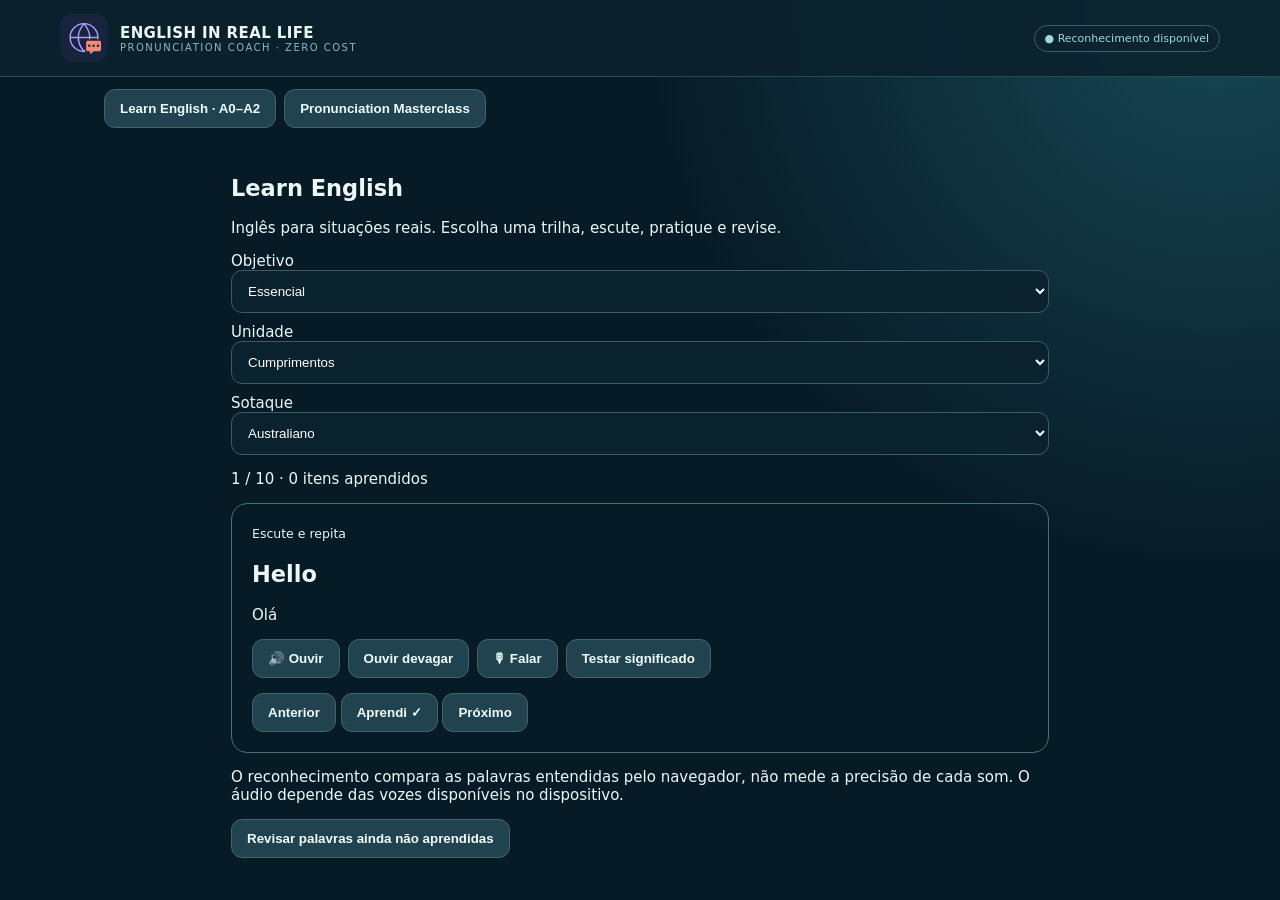
==== commit 26b5adbd: "Apply approved brand icon and favicon" ====
--- a/index.html
+++ b/index.html
@@ -1,15 +1,145 @@
-<!doctype html><html lang="pt-BR"><head><meta charset="utf-8"><meta name="viewport" content="width=device-width,initial-scale=1"><meta name="theme-color" content="#071b27"><title>English in Real Life · Treinador Grátis</title><style>:root{font-family:Inter,system-ui,-apple-system,'Segoe UI',sans-serif;color:#ecf7f6;background:#071b27;font-size:15px}*{box-sizing:border-box}body{margin:0;background:radial-gradient(circle at 95% 0%,#174854 0,transparent 38%),#071b27}header{border-bottom:1px solid #244b56;background:#0a222ee8}.wrap{max-width:1200px;margin:auto;padding:0 20px}.head{display:flex;align-items:center;gap:12px;min-height:76px}.head strong{font-size:15px;letter-spacing:.4px}.head small{display:block;font-size:10px;color:#93b5be;letter-spacing:1.5px}.logo{background:#89e7c5;color:#0b2831;border-radius:13px;font-size:28px;font-weight:900;padding:1px 13px}.tag{border-radius:30px;border:1px solid #3b6068;padding:6px 10px;color:#9fd9d2;font-size:11px;margin-left:auto}.hero{padding:35px 0 22px}.eyebrow{font-size:11px;letter-spacing:1.5px;font-weight:800;color:#83e9c4}.hero h1{font-size:clamp(30px,5vw,54px);line-height:1.08;margin:12px 0;letter-spacing:-1.5px}.hero h1 em{font-style:normal;color:#8eeac6}.hero p{color:#b6cbd0;max-width:690px}.card{background:#102c39;border:1px solid #2a505c;border-radius:18px;padding:20px}.settings{display:flex;align-items:end;gap:18px;flex-wrap:wrap;margin-bottom:20px}.settings>div:not(.hint){flex:1;min-width:180px}.settings .hint{flex:2;min-width:250px}.settings label{display:block;color:#b9d1d4;margin-bottom:7px;font-size:12px}select,input{width:100%;padding:12px;border:1px solid #3a5c66;background:#0a222e;color:#fff;border-radius:11px}.layout{display:grid;grid-template-columns:300px 1fr;gap:18px}.between{display:flex;align-items:center;justify-content:space-between;gap:12px}.sidebar h2{font-size:18px}.sidebar input{margin:10px 0 13px}.sidebar{max-height:790px;overflow:auto}.item{display:flex;justify-content:space-between;align-items:center;width:100%;background:#153542;border:1px solid #294b57;border-radius:11px;margin:6px 0;color:#e7f7f3;text-align:left;padding:10px;cursor:pointer}.item.active{border-color:#8deac6;background:#214c4b}.item small{color:#a3c4c8}.item.done{border-left:4px solid #8deac6}.lesson h2{font-size:54px;color:#8deac6;margin:13px 0 0}.lesson h3{font-size:22px;margin:0 0 9px}.lesson>p{color:#b7cdd0}.steps{display:grid;gap:8px;margin:18px 0}.step{display:flex;gap:12px;align-items:center;color:#c0d5d9;font-size:13px}.step b{border-radius:9px;background:#21545a;color:#9cf5d2;min-width:28px;height:28px;display:grid;place-items:center}.practice{padding:22px;border-radius:15px;background:#08242f;border:1px solid #2c5960;text-align:center}.target{font-size:clamp(31px,6vw,50px);font-weight:800;letter-spacing:-1px;margin:10px 0}.practice p{color:#a5c4c9}.controls{display:flex;gap:10px;justify-content:center;flex-wrap:wrap}button{border:1px solid #45636a;background:#214350;color:#effcf7;padding:11px 15px;border-radius:11px;font-weight:750;cursor:pointer}button:hover:not(:disabled){filter:brightness(1.17)}button.primary{background:#89e7c5;color:#09272a;border-color:#89e7c5}button:disabled{opacity:.35;cursor:not-allowed}.hint{font-size:12px;color:#a0bac0;line-height:1.6}.result{background:#0b2531;border:1px solid #2c4c59;border-radius:14px;padding:18px;margin:16px 0;min-height:75px}.result h3{font-size:18px;margin:0 0 10px}.score{font-size:39px;color:#91e9ca;font-weight:850}.metrics{display:flex;flex-wrap:wrap;gap:9px;margin:12px 0}.metric{background:#1c404b;border-radius:10px;padding:10px;min-width:100px}.metric strong{display:block;font-size:20px}.metric small{color:#a9c5c9}.words{display:flex;flex-wrap:wrap;gap:6px}.word{border-radius:7px;padding:6px 9px;background:#31515b}.word.low{background:#654539}.actions{margin-top:12px}.bottom{margin:20px 0 50px}.bottom p{color:#b6cbd0}@media(max-width:750px){.layout{grid-template-columns:1fr}.sidebar{max-height:225px}.head .tag{font-size:10px}.wrap{padding:0 14px}.hero{padding:23px 0 16px}.card{padding:15px}.lesson h2{font-size:46px}.practice{padding:16px}.settings{gap:12px}}
-</style><style>.step.active{color:#92e9c8;font-weight:800}.result.good{border-color:#6bba9e}.result.warn{border-color:#b89654}.recorded{margin-top:10px;width:100%}.modebadge{display:inline-block;background:#174838;color:#a8f3cf;border-radius:8px;padding:5px 9px;font-size:12px}.secondary{color:#c6d7db;font-size:13px}.wordchip{display:inline-block;background:#234a56;padding:5px 8px;border-radius:7px;margin:3px}.wordchip.bad{background:#6b3f35}.rowbuttons{display:flex;gap:8px;flex-wrap:wrap;margin:12px 0}.links a{color:#8eeac6}.guide{border-left:3px solid #89e7c5;padding-left:13px;margin:15px 0}.warning{background:#423625;border-radius:9px;padding:12px;color:#f2d8a3;font-size:12px}.result p{line-height:1.65}.audiofile{display:block;margin-top:10px;color:#89e7c5}.tiny{font-size:12px;color:#a9c4c9}.hide{display:none}.practice{margin-top:12px}.card.settings{margin-bottom:20px}@media(max-width:750px){.sidebar{max-height:160px}.controls button{flex:1}.result{padding:14px}}</style><link rel="stylesheet" href="./pronunciation/lab.css"></head><body>
-<header><div class="wrap head"><div class="logo">ə</div><div><strong>ENGLISH IN REAL LIFE</strong><small>PRONUNCIATION COACH · ZERO COST</small></div><span class="tag" id="status">Verificando microfone...</span></div></header>
-<nav aria-label="Cursos" style="display:flex;gap:8px;max-width:1100px;margin:12px auto;padding:0 14px"><button id="navBeginner" aria-pressed="true" onclick="switchCourse(true)">Learn English · A0–A2</button><button id="navPronunciation" aria-pressed="false" onclick="switchCourse(false)">Pronunciation Masterclass</button></nav><section id="beginner" style="max-width:850px;margin:auto;padding:16px"><h1>Learn English</h1><p>Inglês para situações reais. Escolha uma trilha, escute, pratique e revise.</p><div style="display:grid;gap:10px"><label>Objetivo <select id="bgoal"></select></label><label>Unidade <select id="bunit"></select></label><label id="careerLabel" hidden>Profissão (opcional) <input id="bcareer" placeholder="Sua profissão"><small> Escolha uma unidade profissional disponível. O campo não gera conteúdo novo automaticamente.</small></label><label>Sotaque <select id="blang"><option value="en-AU">Australiano</option><option value="en-US">Americano</option><option value="en-GB">Britânico</option></select></label></div><p id="bprogress"></p><article style="border:1px solid #427078;border-radius:16px;padding:20px"><small id="bmode"></small><h2 id="bword"></h2><p id="bmeaning"></p><div style="display:flex;flex-wrap:wrap;gap:8px"><button onclick="bsay(0.85)">🔊 Ouvir</button><button onclick="bsay(0.6)">Ouvir devagar</button><button id="bmic" onclick="brec()">🎙 Falar</button><button onclick="bquiz()">Testar significado</button></div><div id="bquiz"></div><p id="bfeedback" aria-live="polite"></p><button onclick="bmove(-1)">Anterior</button> <button onclick="bmark()">Aprendi ✓</button> <button onclick="bmove(1)">Próximo</button></article><p>O reconhecimento compara as palavras entendidas pelo navegador, não mede a precisão de cada som. O áudio depende das vozes disponíveis no dispositivo.</p><button onclick="breview()">Revisar palavras ainda não aprendidas</button></section><main class="wrap" hidden><div class="hero"><span class="eyebrow">OUÇA · FALE · RECEBA FEEDBACK · REPITA</span><h1>Pronúncia com <em>prática de verdade.</em></h1><p>48 alvos, 3 etapas por som, voz australiana quando disponível e feedback gratuito por reconhecimento de fala do navegador. Sem Azure, chave de API, assinatura ou servidor pago.</p><span class="modebadge">100% sem cobrança de API</span></div>
+<!doctype html><html lang="pt-BR"><head><meta charset="utf-8"><meta name="viewport" content="width=device-width,initial-scale=1"><meta name="theme-color" content="#071b27"><title>English in Real Life · Treinador Grátis</title><link rel="icon" type="image/svg+xml" href="logo.svg"><style>:root{font-family:Inter,system-ui,-apple-system,'Segoe UI',sans-serif;color:#ecf7f6;background:#071b27;font-size:15px}*{box-sizing:border-box}body{margin:0;background:radial-gradient(circle at 95% 0%,#174854 0,transparent 38%),#071b27}header{border-bottom:1px solid #244b56;background:#0a222ee8}.wrap{max-width:1200px;margin:auto;padding:0 20px}.head{display:flex;align-items:center;gap:12px;min-height:76px}.head strong{font-size:15px;letter-spacing:.4px}.head small{display:block;font-size:10px;color:#93b5be;letter-spacing:1.5px}.logo{display:block;width:48px;height:48px;flex:none;border-radius:12px}.tag{border-radius:30px;border:1px solid #3b6068;padding:6px 10px;color:#9fd9d2;font-size:11px;margin-left:auto}.hero{padding:35px 0 22px}.eyebrow{font-size:11px;letter-spacing:1.5px;font-weight:800;color:#83e9c4}.hero h1{font-size:clamp(30px,5vw,54px);line-height:1.08;margin:12px 0;letter-spacing:-1.5px}.hero h1 em{font-style:normal;color:#8eeac6}.hero p{color:#b6cbd0;max-width:690px}.card{background:#102c39;border:1px solid #2a505c;border-radius:18px;padding:20px}.settings{display:flex;align-items:end;gap:18px;flex-wrap:wrap;margin-bottom:20px}.settings>div:not(.hint){flex:1;min-width:180px}.settings .hint{flex:2;min-width:250px}.settings label{display:block;color:#b9d1d4;margin-bottom:7px;font-size:12px}select,input{width:100%;padding:12px;border:1px solid #3a5c66;background:#0a222e;color:#fff;border-radius:11px}.layout{display:grid;grid-template-columns:300px 1fr;gap:18px}.between{display:flex;align-items:center;justify-content:space-between;gap:12px}.sidebar h2{font-size:18px}.sidebar input{margin:10px 0 13px}.sidebar{max-height:790px;overflow:auto}.item{display:flex;justify-content:space-between;align-items:center;width:100%;background:#153542;border:1px solid #294b57;border-radius:11px;margin:6px 0;color:#e7f7f3;text-align:left;padding:10px;cursor:pointer}.item.active{border-color:#8deac6;background:#214c4b}.item small{color:#a3c4c8}.item.done{border-left:4px solid #8deac6}.lesson h2{font-size:54px;color:#8deac6;margin:13px 0 0}.lesson h3{font-size:22px;margin:0 0 9px}.lesson>p{color:#b7cdd0}.steps{display:grid;gap:8px;margin:18px 0}.step{display:flex;gap:12px;align-items:center;color:#c0d5d9;font-size:13px}.step b{border-radius:9px;background:#21545a;color:#9cf5d2;min-width:28px;height:28px;display:grid;place-items:center}.practice{padding:22px;border-radius:15px;background:#08242f;border:1px solid #2c5960;text-align:center}.target{font-size:clamp(31px,6vw,50px);font-weight:800;letter-spacing:-1px;margin:10px 0}.practice p{color:#a5c4c9}.controls{display:flex;gap:10px;justify-content:center;flex-wrap:wrap}button{border:1px solid #45636a;background:#214350;color:#effcf7;padding:11px 15px;border-radius:11px;font-weight:750;cursor:pointer}button:hover:not(:disabled){filter:brightness(1.17)}button.primary{background:#89e7c5;color:#09272a;border-color:#89e7c5}button:disabled{opacity:.35;cursor:not-allowed}.hint{font-size:12px;color:#a0bac0;line-height:1.6}.result{background:#0b2531;border:1px solid #2c4c59;border-radius:14px;padding:18px;margin:16px 0;min-height:75px}.result h3{font-size:18px;margin:0 0 10px}.score{font-size:39px;color:#91e9ca;font-weight:850}.metrics{display:flex;flex-wrap:wrap;gap:9px;margin:12px 0}.metric{background:#1c404b;border-radius:10px;padding:10px;min-width:100px}.metric strong{display:block;font-size:20px}.metric small{color:#a9c5c9}.words{display:flex;flex-wrap:wrap;gap:6px}.word{border-radius:7px;padding:6px 9px;background:#31515b}.word.low{background:#654539}.actions{margin-top:12px}.bottom{margin:20px 0 50px}.bottom p{color:#b6cbd0}@media(max-width:750px){.layout{grid-template-columns:1fr}.sidebar{max-height:225px}.head .tag{font-size:10px}.wrap{padding:0 14px}.hero{padding:23px 0 16px}.card{padding:15px}.lesson h2{font-size:46px}.practice{padding:16px}.settings{gap:12px}}
+</style><style>.step.active{color:#92e9c8;font-weight:800}.result.good{border-color:#6bba9e}.result.warn{border-color:#b89654}.recorded{margin-top:10px;width:100%}.modebadge{display:inline-block;background:#174838;color:#a8f3cf;border-radius:8px;padding:5px 9px;font-size:12px}.secondary{color:#c6d7db;font-size:13px}.wordchip{display:inline-block;background:#234a56;padding:5px 8px;border-radius:7px;margin:3px}.wordchip.bad{background:#6b3f35}.rowbuttons{display:flex;gap:8px;flex-wrap:wrap;margin:12px 0}.links a{color:#8eeac6}.guide{border-left:3px solid #89e7c5;padding-left:13px;margin:15px 0}.warning{background:#423625;border-radius:9px;padding:12px;color:#f2d8a3;font-size:12px}.result p{line-height:1.65}.audiofile{display:block;margin-top:10px;color:#89e7c5}.tiny{font-size:12px;color:#a9c4c9}.hide{display:none}.practice{margin-top:12px}.card.settings{margin-bottom:20px}@media(max-width:750px){.sidebar{max-height:160px}.controls button{flex:1}.result{padding:14px}}</style></head><body>
+<header><div class="wrap head"><img class="logo" src="logo.svg" alt="English in Real Life" width="48" height="48"><div><strong>ENGLISH IN REAL LIFE</strong><small>PRONUNCIATION COACH · ZERO COST</small></div><span class="tag" id="status">Verificando microfone...</span></div></header>
+<nav style="display:flex;gap:8px;max-width:1100px;margin:12px auto;padding:0 14px"><button onclick="switchCourse(true)">Learn English · A0–A2</button><button onclick="switchCourse(false)">Pronunciation Masterclass</button></nav><section id="beginner" style="max-width:850px;margin:auto;padding:16px"><h1>Learn English</h1><p>Inglês para situações reais. Escolha uma trilha, escute, pratique e revise.</p><div style="display:grid;gap:10px"><label>Objetivo <select id="bgoal"></select></label><label>Unidade <select id="bunit"></select></label><label id="careerLabel" hidden>Profissão (opcional) <input id="bcareer" placeholder="Sua profissão"><small> Escolha uma unidade profissional disponível. O campo não gera conteúdo novo automaticamente.</small></label><label>Sotaque <select id="blang"><option value="en-AU">Australiano</option><option value="en-US">Americano</option><option value="en-GB">Britânico</option></select></label></div><p id="bprogress"></p><article style="border:1px solid #427078;border-radius:16px;padding:20px"><small id="bmode"></small><h2 id="bword"></h2><p id="bmeaning"></p><div style="display:flex;flex-wrap:wrap;gap:8px"><button onclick="bsay(0.85)">🔊 Ouvir</button><button onclick="bsay(0.6)">Ouvir devagar</button><button id="bmic" onclick="brec()">🎙 Falar</button><button onclick="bquiz()">Testar significado</button></div><div id="bquiz"></div><p id="bfeedback" aria-live="polite"></p><button onclick="bmove(-1)">Anterior</button> <button onclick="bmark()">Aprendi ✓</button> <button onclick="bmove(1)">Próximo</button></article><p>O reconhecimento compara as palavras entendidas pelo navegador, não mede a precisão de cada som. O áudio depende das vozes disponíveis no dispositivo.</p><button onclick="breview()">Revisar palavras ainda não aprendidas</button></section><main class="wrap"><div class="hero"><span class="eyebrow">OUÇA · FALE · RECEBA FEEDBACK · REPITA</span><h1>Pronúncia com <em>prática de verdade.</em></h1><p>48 alvos, 3 etapas por som, voz australiana quando disponível e feedback gratuito por reconhecimento de fala do navegador. Sem Azure, chave de API, assinatura ou servidor pago.</p><span class="modebadge">100% sem cobrança de API</span></div>
 <section class="card settings"><div><label for="locale">Idioma do reconhecimento</label><select id="locale"><option value="en-AU">🇦🇺 Australiano (padrão)</option><option value="en-US">🇺🇸 Americano (alternativa)</option><option value="en-GB">🇬🇧 Britânico</option></select></div><div><label for="threshold">Critério de avanço</label><select id="threshold"><option value="manual" selected>Após feedback · eu decido</option><option value="strict">Só quando reconhecido corretamente</option></select></div><div class="hint">Não há nota fonética artificial: a ferramenta mostra o que entendeu, compara com o texto e oferece orientações de articulação. Isso mede reconhecimento de palavras, não qualidade exata de cada fonema.</div></section>
 <div class="layout"><aside class="card sidebar"><div class="between"><h2>Atlas dos sons</h2><span id="progress">0/48</span></div><input id="search" placeholder="Buscar som ou palavra" aria-label="Buscar som"><div id="catalog"></div></aside>
-<section class="card lesson"><div class="between"><span class="eyebrow" id="lessonNum">ALVO 01 / 48</span><span class="tag" id="lessonGroup">VOGAIS</span></div><h2 id="ipa">/ɪ/</h2><h3 id="soundTitle">I relaxado</h3><p class="guide" id="description"></p><section id="guided3" class="lab" aria-label="Laboratório de pronúncia"></section><div class="steps"><div class="step" id="step1"><b>1</b><span>Ouça o modelo e observe a articulação.</span></div><div class="step" id="step2"><b>2</b><span>Fale no microfone e veja o que o navegador entendeu.</span></div><div class="step" id="step3"><b>3</b><span>Analise o feedback, repita ou avance.</span></div></div>
+<section class="card lesson"><div class="between"><span class="eyebrow" id="lessonNum">ALVO 01 / 48</span><span class="tag" id="lessonGroup">VOGAIS</span></div><h2 id="ipa">/ɪ/</h2><h3 id="soundTitle">I relaxado</h3><p class="guide" id="description"></p><section id="guided3" style="border:1px solid #477a80;border-radius:14px;padding:16px;margin:16px 0"></section><div class="steps"><div class="step" id="step1"><b>1</b><span>Ouça o modelo e observe a articulação.</span></div><div class="step" id="step2"><b>2</b><span>Fale no microfone e veja o que o navegador entendeu.</span></div><div class="step" id="step3"><b>3</b><span>Analise o feedback, repita ou avance.</span></div></div>
 <div class="practice"><span class="eyebrow" id="taskLabel">ETAPA 1 · PALAVRA</span><div class="target" id="target">ship</div><p id="translation"></p><div class="controls"><button id="listen">▶ Ouvir modelo</button><button class="primary" id="record">🎙 Falar e conferir</button></div><p class="hint" id="micHint">Ao tocar em “Falar e conferir”, autorize o microfone e diga a expressão.</p></div>
 <div class="result" id="result" aria-live="polite"><p class="hint">O feedback aparecerá aqui após sua tentativa.</p></div>
-<div class="between actions"><button id="retry" disabled>↻ Tentar novamente</button><button id="next" disabled>Próxima etapa →</button></div><p class="hint">No modo flexível, você pode avançar após o feedback ou quando o reconhecimento estiver indisponível. No modo estrito, a transcrição precisa corresponder à expressão.</p>
+<div class="between actions"><button id="retry" disabled>↻ Tentar novamente</button><button id="next" disabled>Próxima etapa →</button></div><p class="hint">O próximo passo só é liberado depois de uma tentativa com feedback. Se o navegador não reconhecer a fala, você pode tentar novamente ou continuar manualmente.</p>
 </section></div>
 <section class="card bottom"><h2>O que é realmente gratuito?</h2><p>O áudio usa a síntese de voz disponível no celular. O reconhecimento usa a API de fala do navegador (quando compatível). Não contratamos serviços de avaliação fonética nem atribuímos notas fictícias.</p><p><strong>Privacidade:</strong> em alguns navegadores, o reconhecimento de fala envia o áudio ao provedor do navegador. Não enviamos nem armazenamos o áudio em um servidor próprio. O progresso é salvo apenas no dispositivo. O site precisa de HTTPS para usar o microfone quando publicado.</p><p class="links"><a href="https://www.youtube.com/playlist?list=PLD6B222E02447DC07" target="_blank" rel="noopener">BBC · Vídeos dos 44 sons ↗</a> · <a href="https://www.youtube.com/results?search_query=Australian+English+pronunciation+mmmEnglish" target="_blank" rel="noopener">Vídeos australianos ↗</a></p></section>
-</main><script src="./beginner.js" defer></script>
-<script type="module" src="./pronunciation/coach.mjs"></script>
+</main><script>const raw=[
+['/ɪ/','I relaxado','ship','sheep','My shift starts at three.','Língua alta, ligeiramente relaxada; não pronuncie como o I longo.'],
+['/iː/','I longo','sheep','ship','Please leave the green tray here.','Língua alta e frontal, vogal tensa; contraste com ship.'],
+['/e/','É de bed','bed','bad','There are ten boxes left.','Língua anterior, altura média; não abra tanto quanto /æ/.'],
+['/æ/','A aberto','bad','bed','Can you give me a hand?','Abra mais a mandíbula e mantenha a língua à frente.'],
+['/ɑː/','A longo','car','cup','The car is parked outside.','Vogal baixa e posterior; no modelo australiano não force R final.'],
+['/ɒ/','Ó curto','hot','law','This box is not on the pallet.','Lábios arredondados e vogal curta; característica de muitas variedades australianas.'],
+['/ɔː/','Ó longo','law','hot','We walk to work sometimes.','Lábios arredondados, vogal mais sustentada.'],
+['/ʊ/','U relaxado','full','fool','Have a look at this plant.','Língua alta posterior, mas relaxada.'],
+['/uː/','U longo','fool','full','The blue boxes are in the next room.','Vogal alta posterior e sustentada; compare full e fool.'],
+['/ʌ/','Â de cup','cup','car','I got lucky with my new job.','Mandíbula moderadamente aberta; não nasalize como o ã português.'],
+['/ɜː/','Vogal de nurse','work','about','I work in a warehouse.','Língua central; no australiano work não tem R consonantal.'],
+['/ə/','Schwa','about','work','I need to check the plants.','Vogal central muito breve, em sílaba sem destaque.'],
+['/eɪ/','Ditongo de day','day','bed','I take the train every day.','Deslize de uma vogal média anterior para posição mais alta.'],
+['/aɪ/','Ditongo de time','time','Tim','What time does your shift finish?','Comece aberto e deslize para /ɪ/.'],
+['/ɔɪ/','Ditongo de boy','boy','buy','I really enjoy dancing.','Comece arredondado e deslize para a frente.'],
+['/aʊ/','Ditongo de now','now','no','I am heading out now.','Comece aberto e arredonde os lábios ao terminar.'],
+['/əʊ/','Ditongo de go','go','got','I usually go home after work.','Em inglês australiano o ditongo pode soar /əʉ/.'],
+['/ɪə/','Ditongo de near','near','knee','Come over here for a second.','Deslize de posição alta frontal ao centro; sem R final forçado.'],
+['/eə/','Ditongo de hair','hair','head','Can you leave it over there?','Comece anterior média e deslize para o centro.'],
+['/ʊə/','Ditongo de tour','tour','law','We are taking a tour of the nursery.','Varia muito entre sotaques; muitos falantes fundem esse ditongo.'],
+['/p/','P sem voz','pack','back','Please pack these plants.','Feche os lábios e solte ar sem voz.'],
+['/b/','B com voz','back','pack','Put the bags in the box.','Feche os lábios e solte com vibração da voz.'],
+['/t/','T de tea','tea','day','Take the tray to the table.','Toque a crista atrás dos dentes e solte o ar.'],
+['/d/','D de day','day','tea','Do you need these seeds?','Mesmo ponto do T, mas com voz.'],
+['/k/','K de key','coat','goat','Could you check the stock?','Parte de trás da língua toca o palato mole, sem voz.'],
+['/g/','G de go','goat','coat','Go through the garden gate.','Parte posterior da língua toca o palato mole, com voz.'],
+['/f/','F sem voz','fan','van','My shift finishes at five.','Dentes superiores encostam no lábio inferior; ar contínuo.'],
+['/v/','V com voz','van','fan','We have five boxes to move.','Mesma posição do F, com vibração.'],
+['/θ/','TH sem voz','thin','tin','I think there are three trays.','Ponta da língua perto dos dentes; sopre sem voz.'],
+['/ð/','TH com voz','then','den','These are the ones I need.','Língua perto dos dentes e vibração da voz.'],
+['/s/','S sem voz','sip','zip','These plants need more space.','Ar passa por um canal estreito, sem vibração.'],
+['/z/','Z com voz','zip','sip','Please move those bags.','Como S, mas com voz.'],
+['/ʃ/','SH de shift','ship','chip','She checked my shift.','Língua um pouco recuada; fricção contínua sem voz.'],
+['/ʒ/','Som de measure','pleasure','pressure','We measure the temperature.','Semelhante ao J brasileiro de já, com fricção e voz.'],
+['/h/','H soprado','heat','eat','Can you help me here?','Sopro suave na glote, sem R gutural.'],
+['/tʃ/','CH de check','chip','ship','Could you check this chair?','Fechamento de T seguido de SH em uma única consoante.'],
+['/dʒ/','J de job','job','chop','I have got a job near the city.','Fechamento de D seguido de fricção sonora.'],
+['/m/','M nasal','sum','sun','Meet me in the morning.','Lábios fechados; ar pelo nariz.'],
+['/n/','N nasal','sun','sum','No, the nursery is nearby.','Ponta da língua na crista atrás dos dentes; ar nasal.'],
+['/ŋ/','NG de sing','sing','sin','I enjoy working outdoors.','Dorso da língua no palato mole; sem G extra no fim.'],
+['/l/','L claro','light','right','The leaves look healthy.','Ponta da língua na crista; ar escapa pelas laterais.'],
+['/r/','R inglês','right','light','Turn right at the next road.','Língua elevada sem vibração repetida; R aproximante.'],
+['/j/','Y consonantal','yet','jet','Yes, you can use this one.','Deslize rápido como o início de I longo.'],
+['/w/','W de water','west','vest','We need more water.','Arredonde os lábios e deslize para a vogal.'],
+['[ɾ]','T/D rápido','water','waiter','I need a bottle of water.','Toque alveolar muito breve; depende do sotaque e contexto.'],
+['[ʔ]','Parada glotal','button','butter','Put the button on the right side.','Interrompa o fluxo de ar brevemente na glote; uso variável.'],
+['[ɫ]','L escuro','full','fool','Fill the milk bottle carefully.','Eleve o dorso da língua ao produzir L final.'],
+['linking R','R de ligação','far away','far','There are more apples over there.','No australiano, ligue o R quando a palavra seguinte começa com vogal.']
+];
+const $=s=>document.querySelector(s);
+const sounds=raw.map((r,i)=>({ipa:r[0],title:r[1],word:r[2],contrast:r[3],sentence:r[4],guide:r[5],group:i<12?'Vogais':i<20?'Ditongos':i<44?'Consoantes':'Extras'}));
+const storage={get(k){try{return localStorage.getItem(k)}catch{return null}},set(k,v){try{localStorage.setItem(k,v)}catch{}}};
+let current=0,stage=0,assessed=false,busy=false,activeRecognition=null,completed=new Set(JSON.parse(storage.get('coach_free_done_v1')||'[]'));
+const tasks=()=>{let s=sounds[current];return [{text:s.word,label:'PALAVRA',tip:'Diga somente esta palavra. Compare o som com o exemplo.'},{text:`${s.word}, ${s.contrast}`,label:'CONTRASTE',tip:'Diga as duas palavras com uma pausa curta. O reconhecimento pode não distinguir todas as vogais.'},{text:s.sentence,label:'FRASE REAL',tip:'Leia a frase inteira, com ritmo natural.'}]};
+const escapeHTML=s=>String(s).replace(/[&<>"']/g,c=>({'&':'&amp;','<':'&lt;','>':'&gt;','"':'&quot;'}[c]));
+const normalize=s=>String(s).toLowerCase().normalize('NFKD').replace(/[^a-z\s]/g,' ').replace(/\s+/g,' ').trim();
+const wordList=s=>normalize(s).split(' ').filter(Boolean);
+function editDistance(a,b){let dp=Array.from({length:a.length+1},(_,i)=>i);for(let j=1;j<=b.length;j++){let next=[j];for(let i=1;i<=a.length;i++)next[i]=Math.min(next[i-1]+1,dp[i]+1,dp[i-1]+(a[i-1]===b[j-1]?0:1));dp=next;}return dp[a.length]}
+function compare(expected,actual){let e=wordList(expected),a=wordList(actual);let matched=e.map((w,i)=>a[i]===w);return {e,a,matched,exact:normalize(expected)===normalize(actual),distance:editDistance(e,a)}}
+function renderCatalog(){let q=$('#search').value.toLowerCase();$('#catalog').innerHTML='';sounds.forEach((s,i)=>{if(!`${s.ipa} ${s.title} ${s.word}`.toLowerCase().includes(q))return;let b=document.createElement('button');b.className='item '+(i===current?'active ':'')+(completed.has(i)?'done':'');b.innerHTML=`<span><strong>${escapeHTML(s.ipa)}</strong> · ${escapeHTML(s.title)}<br><small>${escapeHTML(s.word)} · ${escapeHTML(s.group)}</small></span><span>${completed.has(i)?'✓':'›'}</span>`;b.onclick=()=>{stopRec();current=i;stage=0;assessed=false;render()};$('#catalog').append(b)});$('#progress').textContent=completed.size+'/48'}
+const guidedData=[["ship","sheep","I de vida em direção ao Ê de você","Abaixe ligeiramente a língua e relaxe os lábios. Não chegue ao Ê. SH é o CH de chuva. Feche os lábios no P sem acrescentar I."],["sheep","ship","I de vida","Língua alta e à frente. Sustente a vogal um pouco mais. SH é CH de chuva."],["bed","bad","É de pé, ajustado ao sotaque","Mantenha a língua à frente. No australiano a vogal pode soar mais fechada. Termine no D sem acrescentar I."],["bad","bed","Entre É e A","Parta do É de pé e abra mais a mandíbula, mantendo a língua à frente."],["car","cup","A aberto de pá","Abra a mandíbula e relaxe a língua. No australiano não pronuncie o R final de car isolado."]];
+function guidedVoice(t,lang,rate){if(!window.speechSynthesis)return;speechSynthesis.cancel();const u=new SpeechSynthesisUtterance(t);u.lang=lang;u.rate=rate;const v=speechSynthesis.getVoices();u.voice=v.find(x=>x.lang.toLowerCase()===lang.toLowerCase())||v.find(x=>x.lang.startsWith(lang.split('-')[0]))||null;speechSynthesis.speak(u)}
+function guidedRender(){const el=$('#guided3'),sound=sounds[current],d=guidedData.find(x=>x[0]===sound.word.toLowerCase());el.innerHTML='<h3>Laboratório de sons · 3.0</h3><p><b>'+escapeHTML(d?d[2]:'Antes de falar')+'</b></p><p>'+escapeHTML(d?d[3]:sound.guide)+'</p><button id="guidedNarrate">🔊 Explicação em português</button>';$('#guidedNarrate').onclick=()=>guidedVoice(d?d[3]:sound.guide,'pt-BR',.9);if(!d)return;el.insertAdjacentHTML('beforeend','<h4>Escute e compare</h4><button id="guidedA">'+d[0]+'</button> <button id="guidedB">'+d[1]+'</button><h4>Treine o ouvido</h4><button id="guidedQuiz">▶ Palavra surpresa</button><p><button id="guidedGuessA">'+d[0]+'</button> <button id="guidedGuessB">'+d[1]+'</button></p><p id="guidedFeedback" aria-live="polite">Ouça antes de escolher.</p><h4>Pratique devagar</h4><button id="guidedSlowA">🐢 '+d[0]+'</button> <button id="guidedSlowB">🐢 '+d[1]+'</button><p>Repita cada palavra três vezes antes de usar o microfone.</p><a style="color:#8eeac6" target="_blank" rel="noopener" href="https://www.youtube.com/results?search_query='+encodeURIComponent('Australian English pronunciation '+d[0]+' '+d[1]+' mouth position')+'">Buscar demonstrações em vídeo ↗</a>');let answer=null;const say=(i,r)=>guidedVoice(d[i],$('#locale').value,r);$('#guidedA').onclick=()=>say(0,.85);$('#guidedB').onclick=()=>say(1,.85);$('#guidedSlowA').onclick=()=>say(0,.6);$('#guidedSlowB').onclick=()=>say(1,.6);$('#guidedQuiz').onclick=()=>{answer=Math.random()<.5?0:1;$('#guidedFeedback').textContent='Qual palavra você ouviu?';say(answer,.85)};[0,1].forEach(i=>$(i?'#guidedGuessB':'#guidedGuessA').onclick=()=>{$('#guidedFeedback').textContent=answer===null?'Ouça primeiro.':answer===i?'Correto!':'Você ouviu '+d[answer]+'. Compare e tente novamente.'});}
+
+const lab4=[["I de vida → Ê de você","Relaxe a língua e abaixe-a um pouco; não chegue ao Ê. Compare ship e sheep."],["I de vida","Eleve a frente da língua; sustente a vogal sem apertar a mandíbula."],["É de pé → Ê","Mantenha a língua anterior; ajuste ao modelo australiano, geralmente mais fechado."],["É de pé → A","Abra a mandíbula mantendo a língua à frente; o australiano pode ter uma vogal mais aberta."],["A de pá","Abra a boca e mantenha a língua baixa; sem R final no australiano."],["Ó de avó","Arredonde suavemente os lábios e mantenha a vogal breve."],["Ô/Ó como ponto de partida","Arredonde os lábios e sustente a vogal; ajuste ao modelo."],["U de tudo relaxado","Abaixe um pouco a língua e relaxe o arredondamento."],["U de tudo","Sustente a vogal; no australiano a língua pode ficar mais central."],["A de cama, sem nasalizar","Relaxe a mandíbula; não transforme em Ã."],["Sem equivalente direto","Mantenha a língua central e os lábios neutros; sustente sem R consonantal no australiano."],["Vogal neutra átona","Relaxe tudo; diga a primeira sílaba de about rapidamente, sem destaque."],["Ê → I","Deslize continuamente, sem separar em duas sílabas."],["AI de pai","Comece aberto e termine com língua mais alta e anterior."],["ÓI de dói","Comece arredondado e termine com língua anterior."],["AU de mau","Abra a mandíbula e depois arredonde os lábios."],["ÔU como aproximação","Deslize de uma vogal central para uma mais alta e arredondada."],["I → vogal neutra","Relaxe a língua no final; alguns australianos usam uma vogal longa."],["É → vogal neutra","Mantenha a frente da língua ativa; muitos australianos usam vogal longa."],["U → vogal neutra","Compare com o modelo; este contraste varia e pode desaparecer."],["P de pato","Feche os lábios, acumule ar e solte; no início tônico pode haver sopro."],["B de bola","Feche os lábios e solte com voz; não acrescente I final."],["T de tatu","Toque atrás dos dentes superiores; evite TCH antes de I."],["D de dado","Toque a crista alveolar e solte com voz; evite DJ antes de I."],["C de casa","Encoste o dorso da língua no palato mole e solte sem voz."],["G de gato","Mesmo fechamento do K, com voz."],["F de faca","Dentes superiores no lábio inferior; mantenha o ar contínuo."],["V de vaca","Mesma posição do F, com vibração na garganta."],["Sem equivalente","Ponta da língua entre ou junto aos dentes; sopre sem voz, sem virar T ou F."],["TH com voz","Mesma posição do TH anterior; vibre a garganta, sem virar D."],["S de sapo","Crie um canal estreito para o ar, sem voz."],["Z de zebra","Mesmo canal do S, com voz."],["CH de chuva","Fricção contínua; não comece com T."],["J de janela","Fricção contínua com voz; não acrescente D."],["Sopro suave","Solte ar pela glote, sem raspar a garganta."],["TI de tia (mineiro)","Feche como T e solte como CH, numa única consoante."],["DI de dia (mineiro)","Feche como D e solte como J, numa única consoante."],["M de mala","Feche os lábios; deixe o ar sair pelo nariz."],["N de nada","Ponta da língua na crista; ar pelo nariz."],["N de banco, sem K","Eleve o dorso da língua; deixe o ar sair pelo nariz, sem G final."],["L de lata","Ponta da língua na crista; ar pelas laterais."],["R sem equivalente direto","Eleve ou curve a língua sem tocar a crista; não vibre."],["I de iate","Deslize rapidamente para a vogal seguinte."],["U de quase","Arredonde os lábios e deslize para a vogal; não use V."],["R simples de caro","Toque a crista uma vez, muito rapidamente; comum em water americano e também variável na Austrália."],["Interrupção da voz","Feche brevemente a glote, sem apertar com força; uso variável."],["L final, não U","Ponta da língua na crista e dorso elevado; evite vocalizar como no português."],["R de ligação","Em sotaques não róticos, ligue o R histórico à vogal seguinte, como far away."]];
+let labRecorder=null,labStream=null,labURL=null,labToken=0;
+function lab4Render(){const el=$('#guided3'),d=lab4[current],a=sounds[current];const token=++labToken;if(labRecorder&&labRecorder.state!=='inactive')labRecorder.stop();if(labStream)labStream.getTracks().forEach(t=>t.stop());if(labURL){URL.revokeObjectURL(labURL);labURL=null;}const vowel=current<20;const heights=[.22,.08,.45,.75,.9,.75,.5,.25,.1,.65,.5,.5,.45,.85,.65,.85,.5,.2,.45,.25];const y=35+85*(heights[current]||.5);el.insertAdjacentHTML('beforeend','<hr><h3>Laboratório 4.0 · Articulação</h3><p><b>Referência brasileira: '+escapeHTML(d[0])+'</b></p><p>'+escapeHTML(d[1])+'</p><button id="labNarrate">🔊 Ouvir orientação</button>'+ (vowel?'<svg viewBox="0 0 320 150" width="100%" role="img" aria-label="Esquema de abertura vocálica"><path d="M35 25 L285 25 L230 125 L130 125 Z" fill="none" stroke="#8eeac6"/><text x="40" y="18" fill="#b6cbd0" font-size="12">Fechada</text><text x="125" y="145" fill="#b6cbd0" font-size="12">Aberta</text><circle cx="150" cy="'+y+'" r="8" fill="#8eeac6"/><text x="165" y="'+(y+4)+'" fill="#fff" font-size="14">'+escapeHTML(a.ipa)+'</text></svg><small>Esquema simplificado de abertura, não posição anatômica exata.</small>':'')+'<h4>Compare sua voz</h4><p>Escute o modelo, grave sua voz e compare. A gravação fica apenas nesta página.</p><button id="labModel">▶ Modelo</button> <button id="labRec">🎙 Gravar</button> <button id="labStop" disabled>■ Parar</button><p id="labStatus" aria-live="polite"></p><audio id="labAudio" controls style="width:100%" hidden></audio><p><a style="color:#8eeac6" target="_blank" rel="noopener" href="https://www.youtube.com/results?search_query='+encodeURIComponent('English pronunciation '+a.word+' '+a.ipa+' articulation')+'">Buscar vídeo deste som ↗</a></p>');$('#labNarrate').onclick=()=>guidedVoice(d.join('. '),'pt-BR',.9);$('#labModel').onclick=()=>guidedVoice(a.word,$('#locale').value,.8);$('#labRec').onclick=async()=>{if(!navigator.mediaDevices||!window.MediaRecorder){$('#labStatus').textContent='Gravação indisponível neste navegador.';return;}$('#labRec').disabled=true;try{speechSynthesis.cancel();const stream=await navigator.mediaDevices.getUserMedia({audio:true});if(token!==labToken){stream.getTracks().forEach(t=>t.stop());return;}labStream=stream;const rec=new MediaRecorder(stream);labRecorder=rec;const chunks=[];rec.ondataavailable=e=>{if(e.data.size)chunks.push(e.data)};rec.onstop=()=>{stream.getTracks().forEach(t=>t.stop());if(token!==labToken)return;if(labURL)URL.revokeObjectURL(labURL);labURL=URL.createObjectURL(new Blob(chunks,{type:rec.mimeType||'audio/webm'}));$('#labAudio').src=labURL;$('#labAudio').hidden=false;$('#labRec').disabled=false;$('#labStop').disabled=true;$('#labStatus').textContent='Gravação pronta. Compare com o modelo.'};rec.start();$('#labStop').disabled=false;$('#labStatus').textContent='Gravando…';setTimeout(()=>{if(rec.state==='recording')rec.stop()},15000);}catch(e){if(labStream)labStream.getTracks().forEach(t=>t.stop());if(token===labToken){$('#labRec').disabled=false;$('#labStatus').textContent='Não foi possível gravar. Confira a permissão do microfone.'}}};$('#labStop').onclick=()=>{if(labRecorder&&labRecorder.state==='recording')labRecorder.stop()};}
+
+function articulation41(){const i=current,a=sounds[i],el=$('#guided3');const heights=[.22,.08,.42,.75,.9,.72,.48,.25,.12,.65,.45,.5,.45,.85,.65,.85,.5,.2,.45,.25];const group=i<20?'vogal':[20,21,37].includes(i)?'lábios':[26,27].includes(i)?'lábio inferior e dentes':[28,29].includes(i)?'língua junto aos dentes':[24,25,39].includes(i)?'palato mole':[32,33,35,36].includes(i)?'região pós-alveolar':[34,45].includes(i)?'glote':i===43?'lábios':i===42?'palato':'crista alveolar';const p=i<20?[135,75+35*heights[i]]:group==='lábios'?[48,85]:group==='lábio inferior e dentes'?[65,90]:group==='língua junto aos dentes'?[67,80]:group==='palato mole'?[170,65]:group==='glote'?[211,130]:group==='região pós-alveolar'?[110,60]:[88,65];const opening=i<20?10+25*heights[i]:15;el.insertAdjacentHTML('beforeend','<hr><h3>Mapa articulatório · 4.1</h3><p>Região de atenção: '+group+'</p><svg viewBox="0 0 300 180" width="100%" role="img" aria-label="Esquema lateral da boca"><path d="M50 76 Q75 45 126 45 Q185 42 209 77 L221 146" fill="none" stroke="#c6d5dc" stroke-width="5"/><path d="M50 '+(76+opening)+' Q82 145 165 145 L211 146" fill="none" stroke="#c6d5dc" stroke-width="5"/><path d="M63 73 L63 85 M73 68 L73 81" stroke="#fff" stroke-width="5"/><path d="M85 111 Q135 '+(i<20?p[1]:85)+' 185 122 Q150 142 95 132 Z" fill="#df8d9b"/><circle id="mouthTarget41" cx="'+p[0]+'" cy="'+p[1]+'" r="8" fill="#8eeac6"/><text x="12" y="165" font-size="11" fill="#c6d5dc">Frente da boca</text><text x="220" y="165" font-size="11" fill="#c6d5dc">Garganta</text></svg><small>Esquema simplificado de região de atenção, não posição anatômica exata. Siga a orientação escrita.</small><p><button id="mouthMove41">▶ Destacar região</button></p><h4>Treino em três passos</h4><p>Faça o movimento lentamente. Ouça e repita '+escapeHTML(a.word)+' três vezes. Compare com '+escapeHTML(a.contrast)+' e grave sua voz.</p><button id="compare41">🔊 Ouvir contraste</button><h4>Teste de percepção</h4><button id="quiz41">▶ Palavra surpresa</button><p><button id="guessA41">'+escapeHTML(a.word)+'</button> <button id="guessB41">'+escapeHTML(a.contrast)+'</button></p><p id="answer41" aria-live="polite">Escute antes de responder.</p><small>Nem todos os pares são mínimos; este teste mede reconhecimento auditivo.</small>');$('#mouthMove41').onclick=()=>{const c=$('#mouthTarget41');if(c.animate)c.animate([{opacity:1},{opacity:.2},{opacity:1}],{duration:900,iterations:2})};$('#compare41').onclick=()=>guidedVoice(a.word+', '+a.contrast,$('#locale').value,.8);let answer=null;$('#quiz41').onclick=()=>{answer=Math.random()<.5?0:1;$('#answer41').textContent='Qual você ouviu?';guidedVoice(answer?a.contrast:a.word,$('#locale').value,.85)};[0,1].forEach(n=>$(n?'#guessB41':'#guessA41').onclick=()=>{$('#answer41').textContent=answer===null?'Escute primeiro.':answer===n?'Correto!':'Você ouviu '+(answer?a.contrast:a.word)+'. Tente novamente.'});}
+
+const error42=["Não troque por I longo.","Não encurte até soar como ship.","Não abra até bad.","Não transforme em É ou A posterior.","Não pronuncie R final no australiano.","Não use Ô fechado automaticamente.","Não acrescente U final.","Não use U longo.","Não confunda com full.","Não nasalize.","Não acrescente R consonantal no australiano.","Não dê destaque à sílaba átona.","Não separe em duas sílabas.","Não termine com I forte separado.","Não separe Ó e I.","Não separe A e U.","Não copie o Ô português sem deslize.","Não force R final no australiano.","Não force R final no australiano.","Não force um ditongo que o falante modelo não usa.","Não acrescente I final.","Não acrescente I final.","Evite TCH em tea.","Evite DJ em day.","Não acrescente vogal após K.","Não acrescente vogal após G.","Não use voz.","Não substitua por F.","Não substitua por T, S ou F.","Não substitua por D ou Z.","Não use voz.","Não substitua por S.","Não acrescente T.","Não acrescente D.","Não raspe a garganta.","Não use apenas SH.","Não use apenas J.","Não abra os lábios antes de concluir.","Não transforme em M.","Não acrescente G final.","Não transforme L inicial em U.","Não use R vibrante.","Não acrescente uma sílaba I.","Não substitua por V.","Não faça R forte.","Não force a garganta.","Não transforme automaticamente em U.","Não acrescente R onde não existe historicamente."];
+function refine42(){const a=sounds[current],i=current,el=$('#guided3');const h=el.querySelector('h3');if(h)h.textContent='Laboratório de pronúncia · 4.2';const locale=$('#locale').value;const note=locale==='en-US'?'Modelo americano: o R histórico costuma ser pronunciado; vogais e ritmo variam regionalmente.':locale==='en-GB'?'Modelo britânico: a voz disponível pode representar diferentes regiões; muitos sotaques não pronunciam R final.':'Modelo australiano: muitos falantes não pronunciam R final antes de pausa ou consoante; as vogais variam entre falantes.';const special=i===4||i===10||i>=17&&i<=19||i===47?note:i===44?'O toque rápido de T/D ocorre em muitos contextos americanos e australianos; não é obrigatório em todos os sotaques.':i===45?'A parada glotal varia com contexto e região; não é requisito para uma fala clara.':note;const p=document.createElement('section');p.innerHTML='<h4>Erro comum a evitar</h4><p>'+escapeHTML(error42[i])+'</p><details><summary>Observações sobre o sotaque</summary><p>'+escapeHTML(special)+'</p><p>A voz sintetizada depende das vozes instaladas no dispositivo. A referência em português é aproximada.</p></details><p><a style="color:#8eeac6" target="_blank" rel="noopener" href="https://www.englishclub.com/pronunciation/phonemic-chart.php">Quadro fonético de referência ↗</a></p>';el.append(p);const headings=[...el.querySelectorAll('h3')];headings.slice(1).forEach(x=>{if(x.textContent.includes('4.0'))x.textContent='Articulação e gravação';if(x.textContent.includes('4.1'))x.textContent='Mapa da boca'});}
+
+function render(){guidedRender();lab4Render();articulation41();refine42();const s=sounds[current],t=tasks()[stage];$('#lessonNum').textContent=`ALVO ${String(current+1).padStart(2,'0')} / 48`;$('#lessonGroup').textContent=s.group;$('#ipa').textContent=s.ipa;$('#soundTitle').textContent=s.title;$('#description').textContent=s.guide;$('#taskLabel').textContent=`ETAPA ${stage+1}/3 · ${t.label}`;$('#target').textContent=t.text;$('#translation').textContent=t.tip;$('#next').disabled=true;$('#retry').disabled=true;$('#next').textContent=stage===2?'Concluir e próximo som →':'Próxima etapa →';$('#result').className='result';$('#result').innerHTML='<p class="hint">Ouça, fale e confira o resultado. Você poderá repetir antes de avançar.</p>';$('#record').disabled=false;$('#record').textContent='🎙 Falar e conferir';$('#micHint').textContent='Toque no microfone, autorize e fale uma vez.';[1,2,3].forEach(n=>$('#step'+n).classList.toggle('active',n===Math.min(3,assessed?3:2)));renderCatalog()}
+function speak(){if(!window.speechSynthesis){$('#micHint').textContent='A síntese de voz não está disponível neste navegador.';return;}speechSynthesis.cancel();let u=new SpeechSynthesisUtterance(tasks()[stage].text);u.lang=$('#locale').value;u.rate=.8;let voices=speechSynthesis.getVoices();u.voice=voices.find(x=>x.lang.toLowerCase()===u.lang.toLowerCase())||voices.find(x=>x.lang.toLowerCase().startsWith('en'))||null;speechSynthesis.speak(u)}
+function feedback(transcript,confidence){const expected=tasks()[stage].text,cmp=compare(expected,transcript);let note=cmp.exact?'O navegador reconheceu exatamente a expressão esperada. Agora confira se a articulação e o ritmo soaram naturais ao ouvir o modelo.':`O navegador entendeu algo diferente. Revise especialmente ${sounds[current].word} e o contraste ${sounds[current].contrast}. ${sounds[current].guide}`;
+let chips=cmp.e.map((w,i)=>`<span class="wordchip ${cmp.matched[i]?'':'bad'}">${escapeHTML(w)} ${cmp.matched[i]?'✓':'?'}</span>`).join('');
+$('#result').className='result '+(cmp.exact?'good':'warn');$('#result').innerHTML=`<h3>${cmp.exact?'✓ Reconhecido como esperado':'↻ Vamos ajustar'}</h3><p><strong>Você deveria dizer:</strong> ${escapeHTML(expected)}</p><p><strong>O navegador entendeu:</strong> ${escapeHTML(transcript||'(sem transcrição)')}</p><div>${chips}</div><p>${escapeHTML(note)}</p><p class="tiny">${Number.isFinite(confidence)?'Confiança interna do reconhecimento: '+Math.round(confidence*100)+'% (não é nota de pronúncia). ':' '}Um acerto não comprova articulação fonética perfeita; um erro também pode ser do reconhecedor.</p>`;
+assessed=true;$('#retry').disabled=false;$('#next').disabled=($('#threshold').value==='strict'&&!cmp.exact);if(!cmp.exact&&$('#threshold').value!=='strict'){const skip=document.createElement('button');skip.textContent='Avançar sem validar pronúncia';skip.onclick=()=>{$('#next').disabled=false;skip.disabled=true};$('#result').append(skip);}$('#step3').classList.add('active');$('#micHint').textContent=cmp.exact?'Você pode avançar ou repetir para consolidar.':'Repita com calma. No modo flexível, também pode avançar após conferir o feedback.';}
+function fail(msg){$('#result').className='result warn';$('#result').innerHTML=`<h3>Não foi possível reconhecer a fala</h3><p>${escapeHTML(msg)}</p><p class="tiny">Isso não significa que você pronunciou errado. Você pode tentar novamente ou avançar sem avaliação automática.</p><button id="manualContinue">Continuar sem reconhecimento</button>`;$('#manualContinue').onclick=()=>{assessed=true;$('#retry').disabled=false;$('#next').disabled=false;$('#result').innerHTML+='<p class="tiny">Avanço manual selecionado; nenhuma avaliação foi atribuída.</p>'};}
+let recTimeout=null,stopTimeout=null,recognitionId=0;
+function resetMic(){clearTimeout(recTimeout);clearTimeout(stopTimeout);busy=false;activeRecognition=null;$('#record').disabled=false;$('#record').textContent='🎙 Falar e conferir';$('#retry').disabled=false;}
+function stopRec(){
+ if(!busy)return;
+ $('#record').textContent='⏳ Encerrando...';$('#record').disabled=true;
+ $('#micHint').textContent='Finalizando reconhecimento...';
+ try{activeRecognition?.stop()}catch(e){}
+ clearTimeout(stopTimeout);
+ const id=recognitionId;
+ stopTimeout=setTimeout(()=>{
+  if(id!==recognitionId||!busy)return;
+  try{activeRecognition?.abort()}catch(e){}
+  recognitionId++;resetMic();
+  fail('O reconhecimento não respondeu. O arquivo aberto por content://downloads pode impedir o serviço de voz. Experimente o site publicado em HTTPS.');
+ },3000);
+}
+function startRec(){
+ if(busy)return;
+ const SR=window.SpeechRecognition||window.webkitSpeechRecognition;
+ if(!SR){fail('Este navegador não oferece reconhecimento de voz. Experimente o Chrome atualizado.');return;}
+ if(!window.isSecureContext){fail('O microfone exige uma página HTTPS. Arquivos locais não são confiáveis para este teste.');return;}
+ const id=++recognitionId;
+ busy=true;assessed=false;
+ $('#retry').disabled=true;$('#next').disabled=true;$('#record').disabled=false;
+ $('#record').textContent='● Ouvindo... toque para parar';
+ $('#micHint').textContent='Diga a palavra e toque para encerrar. Limite de 12 segundos.';
+ const rec=new SR();activeRecognition=rec;rec.lang=$('#locale').value;
+ rec.continuous=false;rec.interimResults=false;rec.maxAlternatives=3;
+ let got=false,err='';
+ rec.onresult=e=>{
+  if(id!==recognitionId)return;
+  let a=e.results[e.resultIndex]||e.results[0];
+  if(!a||!a[0])return;
+  got=true;resetMic();feedback(a[0].transcript,a[0].confidence);
+ };
+ rec.onerror=e=>{
+  if(id!==recognitionId)return;
+  const map={'not-allowed':'Permissão negada: autorize o microfone no Chrome.','no-speech':'O navegador não detectou fala.','network':'Falha de rede no serviço de reconhecimento. Tente com internet ativa e o site em HTTPS.','audio-capture':'Não foi possível captar áudio do microfone.','service-not-allowed':'Serviço de reconhecimento não autorizado neste endereço.'};
+  err=map[e.error]||('Falha de reconhecimento: '+e.error);
+  resetMic();fail(err);
+ };
+ rec.onend=()=>{
+  if(id!==recognitionId)return;
+  if(!busy)return;
+  resetMic();if(!got)fail(err||'O navegador terminou sem devolver texto. Isso pode acontecer ao abrir por content://downloads.');
+ };
+ try{rec.start();recTimeout=setTimeout(()=>{if(id===recognitionId&&busy)stopRec()},12000)}
+ catch(e){resetMic();fail('Não foi possível iniciar: '+e.message)}
+}
+$('#listen').onclick=speak;$('#record').onclick=()=>busy?stopRec():startRec();$('#retry').onclick=()=>{recognitionId++;try{activeRecognition?.abort()}catch(e){}resetMic();assessed=false;render()};$('#next').onclick=()=>{if(!assessed)return;if(stage<2)stage++;else{completed.add(current);storage.set('coach_free_done_v1',JSON.stringify([...completed]));current=(current+1)%sounds.length;stage=0}assessed=false;render()};$('#search').oninput=renderCatalog;$('#threshold').onchange=()=>{if(assessed)$('#micHint').textContent='Critério alterado. Repita a tentativa para atualizar o desbloqueio.'};render();if(location.protocol==='content:'||location.protocol==='file:'){$('#status').textContent='⚠ Arquivo local: reconhecimento pode falhar. Use HTTPS.';}const supported=!!(window.SpeechRecognition||window.webkitSpeechRecognition);if(location.protocol!=='content:'&&location.protocol!=='file:')$('#status').textContent=supported?'● Reconhecimento disponível':'○ Reconhecimento indisponível';
+</script><script>const BD={"Essencial": {"Cumprimentos": [["Hello", "Olá"], ["Good morning", "Bom dia"], ["How are you?", "Como você está?"], ["I am fine", "Estou bem"], ["Nice to meet you", "Prazer em conhecer você"], ["See you later", "Até mais"], ["Thank you", "Obrigado"], ["You are welcome", "De nada"], ["Please", "Por favor"], ["Excuse me", "Com licença"]], "Sobre mim": [["My name is", "Meu nome é"], ["I am from Brazil", "Sou do Brasil"], ["I live here", "Eu moro aqui"], ["I speak Portuguese", "Eu falo português"], ["I am learning English", "Estou aprendendo inglês"], ["I do not understand", "Não entendo"], ["Could you repeat that?", "Poderia repetir?"], ["Speak slowly, please", "Fale devagar, por favor"]], "Verbos básicos": [["I want", "Eu quero"], ["I need", "Eu preciso"], ["I have", "Eu tenho"], ["I like", "Eu gosto"], ["I can", "Eu consigo"], ["I go", "Eu vou"], ["I work", "Eu trabalho"], ["I know", "Eu sei"], ["I think", "Eu acho"], ["I feel", "Eu sinto"]]}, "Dia a dia": {"Comida e compras": [["Water", "Água"], ["Bread", "Pão"], ["Milk", "Leite"], ["Eggs", "Ovos"], ["Rice", "Arroz"], ["Chicken", "Frango"], ["How much is this?", "Quanto custa isto?"], ["Can I pay by card?", "Posso pagar com cartão?"], ["I would like a coffee", "Eu gostaria de um café"], ["Can I have the bill?", "Pode trazer a conta?"]], "Rotina e transporte": [["I wake up early", "Eu acordo cedo"], ["I go to work", "Eu vou trabalhar"], ["I take the bus", "Eu pego o ônibus"], ["Where is the station?", "Onde fica a estação?"], ["What time is it?", "Que horas são?"], ["I am running late", "Estou atrasado"], ["I am tired", "Estou cansado"], ["I am going home", "Estou indo para casa"]]}, "Viagem": {"Aeroporto": [["Passport", "Passaporte"], ["Boarding pass", "Cartão de embarque"], ["Luggage", "Bagagem"], ["Gate", "Portão"], ["Departure", "Partida"], ["Arrival", "Chegada"], ["Where is my gate?", "Onde fica meu portão?"], ["I am here on holiday", "Estou aqui de férias"], ["I have a connecting flight", "Tenho um voo de conexão"], ["My luggage is missing", "Minha bagagem desapareceu"]], "Hotel e emergências": [["I have a reservation", "Tenho uma reserva"], ["Can I check in?", "Posso fazer o check-in?"], ["Room key", "Chave do quarto"], ["Is breakfast included?", "O café da manhã está incluído?"], ["Where is the bathroom?", "Onde fica o banheiro?"], ["I need help", "Preciso de ajuda"], ["Call an ambulance", "Chame uma ambulância"], ["I lost my passport", "Perdi meu passaporte"]]}, "Trabalho": {"Comunicação profissional": [["Shift", "Turno"], ["Meeting", "Reunião"], ["Schedule", "Cronograma"], ["Deadline", "Prazo"], ["Task", "Tarefa"], ["Manager", "Gerente"], ["I am available", "Estou disponível"], ["Could you show me how?", "Poderia me mostrar como?"], ["I have finished the task", "Terminei a tarefa"], ["I need some help", "Preciso de ajuda"]], "Entrevista": [["I have experience", "Tenho experiência"], ["I am a fast learner", "Aprendo rapidamente"], ["I work well in a team", "Trabalho bem em equipe"], ["What are the working hours?", "Qual é o horário de trabalho?"], ["When can I start?", "Quando posso começar?"]], "Nutrição e saúde": [["Patient", "Paciente"], ["Dietary assessment", "Avaliação alimentar"], ["Meal plan", "Plano alimentar"], ["Food allergy", "Alergia alimentar"], ["Medical history", "Histórico médico"], ["Do you have any allergies?", "Você tem alguma alergia?"], ["How often do you eat this?", "Com que frequência você come isto?"]], "Hospitalidade": [["Order", "Pedido"], ["Menu", "Cardápio"], ["Table", "Mesa"], ["Receipt", "Recibo"], ["Are you ready to order?", "Está pronto para pedir?"], ["Would you like anything else?", "Gostaria de mais alguma coisa?"]], "Tecnologia": [["Software", "Programa"], ["Bug", "Erro de software"], ["Database", "Banco de dados"], ["Password", "Senha"], ["I will fix the issue", "Vou corrigir o problema"]], "Construção e horticultura": [["Tools", "Ferramentas"], ["Safety boots", "Botas de segurança"], ["Soil", "Solo"], ["Seedling", "Muda"], ["Irrigation", "Irrigação"], ["Wear your gloves", "Use suas luvas"]], "Vendas e administração": [["Customer", "Cliente"], ["Invoice", "Fatura"], ["Stock", "Estoque"], ["Discount", "Desconto"], ["How can I help you?", "Como posso ajudar?"], ["I will send you an email", "Vou enviar um e-mail"]]}, "Estudos": {"Sala de aula": [["Class", "Aula"], ["Teacher", "Professor"], ["Assignment", "Tarefa acadêmica"], ["Homework", "Dever de casa"], ["Exam", "Prova"], ["Could you explain this?", "Poderia explicar isto?"], ["I have a question", "Tenho uma pergunta"], ["When is it due?", "Qual é o prazo?"]]}, "Socialização": {"Conversas": [["What do you do?", "O que você faz?"], ["Where are you from?", "De onde você é?"], ["What do you like doing?", "O que você gosta de fazer?"], ["Would you like to join us?", "Gostaria de se juntar a nós?"], ["That sounds great", "Parece ótimo"], ["I had a great time", "Me diverti muito"], ["Let us catch up soon", "Vamos nos encontrar em breve"]]}, "Morar no exterior": {"Serviços e saúde": [["Rent", "Aluguel"], ["Lease", "Contrato de aluguel"], ["Bank account", "Conta bancária"], ["Appointment", "Consulta ou compromisso"], ["Prescription", "Receita médica"], ["I need to see a doctor", "Preciso consultar um médico"], ["How do I get there?", "Como chego lá?"], ["Can I book an appointment?", "Posso marcar uma consulta?"]]}};let bi=0,bl=[],br=false,recB=null;const B=id=>document.getElementById(id);let learned={};try{learned=JSON.parse(localStorage.getItem('erl-beginner')||'{}')}catch(e){};function switchCourse(b){B('beginner').hidden=!b;document.querySelector('main.wrap').hidden=b;if(!b&&recB)try{recB.abort()}catch(e){}}function bopts(el,arr){el.replaceChildren(...arr.map(n=>new Option(n,n)))}function bunit(){bopts(B('bunit'),Object.keys(BD[B('bgoal').value]));B('careerLabel').hidden=B('bgoal').value!=='Trabalho';bload()}function bload(){br=false;bl=BD[B('bgoal').value][B('bunit').value];bi=0;bshow()}function bshow(){B('bquiz').replaceChildren();B('bmeaning').hidden=false;B('bfeedback').textContent='';B('bmode').textContent=br?'Revisão':'Escute e repita';B('bword').textContent=bl[bi][0];B('bmeaning').textContent=bl[bi][1];B('bprogress').textContent=`${bi+1} / ${bl.length} · ${Object.keys(learned).length} itens aprendidos`;}function bmove(d){bi=(bi+d+bl.length)%bl.length;bshow()}function bmark(){learned[bl[bi][0]]=true;try{localStorage.setItem('erl-beginner',JSON.stringify(learned))}catch(e){};bmove(1)}function breview(){const a=Object.values(BD).flatMap(v=>Object.values(v).flat()).filter(x=>!learned[x[0]]);if(!a.length){B('bfeedback').textContent='Você marcou todos os itens como aprendidos!';return}bl=a;bi=0;br=true;bshow()}function bsay(rate){if(!window.speechSynthesis){B('bfeedback').textContent='Áudio indisponível neste navegador.';return}speechSynthesis.cancel();const u=new SpeechSynthesisUtterance(bl[bi][0]);u.lang=B('blang').value;u.rate=rate;const voice=speechSynthesis.getVoices().find(v=>v.lang===u.lang);if(voice)u.voice=voice;speechSynthesis.speak(u)}function bquiz(){const q=B('bquiz');q.replaceChildren();const answer=bl[bi][1];B('bmeaning').hidden=true;const all=[...new Set(Object.values(BD).flatMap(v=>Object.values(v).flat()).map(x=>x[1]))].filter(x=>x!==answer).sort(()=>Math.random()-.5).slice(0,3);[answer,...all].sort(()=>Math.random()-.5).forEach(x=>{const btn=document.createElement('button');btn.textContent=x;btn.onclick=()=>{B('bfeedback').textContent=x===answer?'Correto!':'Tente novamente.';if(x===answer)B('bmeaning').hidden=false};q.append(btn)})}function brec(){if(recB){try{recB.stop()}catch(e){}return}const R=window.SpeechRecognition||window.webkitSpeechRecognition;if(!R){B('bfeedback').textContent='Reconhecimento indisponível. Use Ouvir e repita.';return}const r=new R();recB=r;r.lang=B('blang').value;const target=bl[bi][0];const norm=x=>x.toLowerCase().replace(/[^a-z0-9 ]/g,'').trim();const done=()=>{if(recB===r){recB=null;B('bmic').textContent='🎙 Falar'}};r.onresult=e=>{const heard=e.results[0][0].transcript;B('bfeedback').textContent='Ouvi: '+heard+(norm(heard)===norm(target)?' — palavras reconhecidas!':' — escute e tente novamente.');done()};r.onerror=e=>{B('bfeedback').textContent='Não foi possível reconhecer: '+e.error;done()};r.onend=()=>{if(recB===r){B('bfeedback').textContent='Nenhuma transcrição recebida. Tente novamente.';done()}};try{r.start();B('bmic').textContent='■ Encerrar';setTimeout(()=>{if(recB===r){try{r.abort()}catch(e){}done()}},15000)}catch(e){done()}}bopts(B('bgoal'),Object.keys(BD));B('bgoal').onchange=bunit;B('bunit').onchange=bload;bunit();switchCourse(true);</script><!-- English in Real Life: repository connection verified -->
 </body></html>
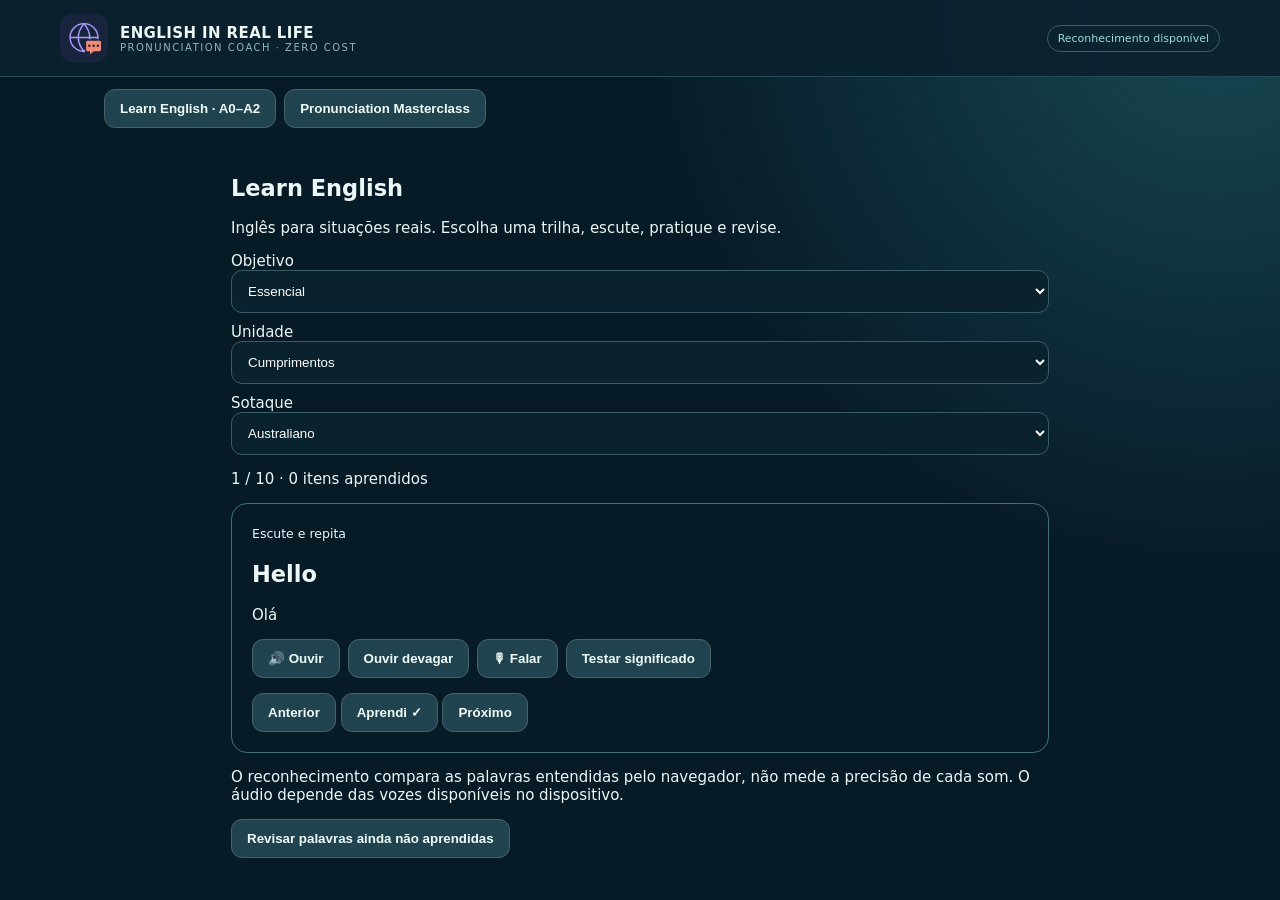
==== commit 7a2d4491: "Merge approved brand updates from main" ====
--- a/index.html
+++ b/index.html
@@ -1,145 +1,15 @@
 <!doctype html><html lang="pt-BR"><head><meta charset="utf-8"><meta name="viewport" content="width=device-width,initial-scale=1"><meta name="theme-color" content="#071b27"><title>English in Real Life · Treinador Grátis</title><link rel="icon" type="image/svg+xml" href="logo.svg"><style>:root{font-family:Inter,system-ui,-apple-system,'Segoe UI',sans-serif;color:#ecf7f6;background:#071b27;font-size:15px}*{box-sizing:border-box}body{margin:0;background:radial-gradient(circle at 95% 0%,#174854 0,transparent 38%),#071b27}header{border-bottom:1px solid #244b56;background:#0a222ee8}.wrap{max-width:1200px;margin:auto;padding:0 20px}.head{display:flex;align-items:center;gap:12px;min-height:76px}.head strong{font-size:15px;letter-spacing:.4px}.head small{display:block;font-size:10px;color:#93b5be;letter-spacing:1.5px}.logo{display:block;width:48px;height:48px;flex:none;border-radius:12px}.tag{border-radius:30px;border:1px solid #3b6068;padding:6px 10px;color:#9fd9d2;font-size:11px;margin-left:auto}.hero{padding:35px 0 22px}.eyebrow{font-size:11px;letter-spacing:1.5px;font-weight:800;color:#83e9c4}.hero h1{font-size:clamp(30px,5vw,54px);line-height:1.08;margin:12px 0;letter-spacing:-1.5px}.hero h1 em{font-style:normal;color:#8eeac6}.hero p{color:#b6cbd0;max-width:690px}.card{background:#102c39;border:1px solid #2a505c;border-radius:18px;padding:20px}.settings{display:flex;align-items:end;gap:18px;flex-wrap:wrap;margin-bottom:20px}.settings>div:not(.hint){flex:1;min-width:180px}.settings .hint{flex:2;min-width:250px}.settings label{display:block;color:#b9d1d4;margin-bottom:7px;font-size:12px}select,input{width:100%;padding:12px;border:1px solid #3a5c66;background:#0a222e;color:#fff;border-radius:11px}.layout{display:grid;grid-template-columns:300px 1fr;gap:18px}.between{display:flex;align-items:center;justify-content:space-between;gap:12px}.sidebar h2{font-size:18px}.sidebar input{margin:10px 0 13px}.sidebar{max-height:790px;overflow:auto}.item{display:flex;justify-content:space-between;align-items:center;width:100%;background:#153542;border:1px solid #294b57;border-radius:11px;margin:6px 0;color:#e7f7f3;text-align:left;padding:10px;cursor:pointer}.item.active{border-color:#8deac6;background:#214c4b}.item small{color:#a3c4c8}.item.done{border-left:4px solid #8deac6}.lesson h2{font-size:54px;color:#8deac6;margin:13px 0 0}.lesson h3{font-size:22px;margin:0 0 9px}.lesson>p{color:#b7cdd0}.steps{display:grid;gap:8px;margin:18px 0}.step{display:flex;gap:12px;align-items:center;color:#c0d5d9;font-size:13px}.step b{border-radius:9px;background:#21545a;color:#9cf5d2;min-width:28px;height:28px;display:grid;place-items:center}.practice{padding:22px;border-radius:15px;background:#08242f;border:1px solid #2c5960;text-align:center}.target{font-size:clamp(31px,6vw,50px);font-weight:800;letter-spacing:-1px;margin:10px 0}.practice p{color:#a5c4c9}.controls{display:flex;gap:10px;justify-content:center;flex-wrap:wrap}button{border:1px solid #45636a;background:#214350;color:#effcf7;padding:11px 15px;border-radius:11px;font-weight:750;cursor:pointer}button:hover:not(:disabled){filter:brightness(1.17)}button.primary{background:#89e7c5;color:#09272a;border-color:#89e7c5}button:disabled{opacity:.35;cursor:not-allowed}.hint{font-size:12px;color:#a0bac0;line-height:1.6}.result{background:#0b2531;border:1px solid #2c4c59;border-radius:14px;padding:18px;margin:16px 0;min-height:75px}.result h3{font-size:18px;margin:0 0 10px}.score{font-size:39px;color:#91e9ca;font-weight:850}.metrics{display:flex;flex-wrap:wrap;gap:9px;margin:12px 0}.metric{background:#1c404b;border-radius:10px;padding:10px;min-width:100px}.metric strong{display:block;font-size:20px}.metric small{color:#a9c5c9}.words{display:flex;flex-wrap:wrap;gap:6px}.word{border-radius:7px;padding:6px 9px;background:#31515b}.word.low{background:#654539}.actions{margin-top:12px}.bottom{margin:20px 0 50px}.bottom p{color:#b6cbd0}@media(max-width:750px){.layout{grid-template-columns:1fr}.sidebar{max-height:225px}.head .tag{font-size:10px}.wrap{padding:0 14px}.hero{padding:23px 0 16px}.card{padding:15px}.lesson h2{font-size:46px}.practice{padding:16px}.settings{gap:12px}}
-</style><style>.step.active{color:#92e9c8;font-weight:800}.result.good{border-color:#6bba9e}.result.warn{border-color:#b89654}.recorded{margin-top:10px;width:100%}.modebadge{display:inline-block;background:#174838;color:#a8f3cf;border-radius:8px;padding:5px 9px;font-size:12px}.secondary{color:#c6d7db;font-size:13px}.wordchip{display:inline-block;background:#234a56;padding:5px 8px;border-radius:7px;margin:3px}.wordchip.bad{background:#6b3f35}.rowbuttons{display:flex;gap:8px;flex-wrap:wrap;margin:12px 0}.links a{color:#8eeac6}.guide{border-left:3px solid #89e7c5;padding-left:13px;margin:15px 0}.warning{background:#423625;border-radius:9px;padding:12px;color:#f2d8a3;font-size:12px}.result p{line-height:1.65}.audiofile{display:block;margin-top:10px;color:#89e7c5}.tiny{font-size:12px;color:#a9c4c9}.hide{display:none}.practice{margin-top:12px}.card.settings{margin-bottom:20px}@media(max-width:750px){.sidebar{max-height:160px}.controls button{flex:1}.result{padding:14px}}</style></head><body>
+</style><style>.step.active{color:#92e9c8;font-weight:800}.result.good{border-color:#6bba9e}.result.warn{border-color:#b89654}.recorded{margin-top:10px;width:100%}.modebadge{display:inline-block;background:#174838;color:#a8f3cf;border-radius:8px;padding:5px 9px;font-size:12px}.secondary{color:#c6d7db;font-size:13px}.wordchip{display:inline-block;background:#234a56;padding:5px 8px;border-radius:7px;margin:3px}.wordchip.bad{background:#6b3f35}.rowbuttons{display:flex;gap:8px;flex-wrap:wrap;margin:12px 0}.links a{color:#8eeac6}.guide{border-left:3px solid #89e7c5;padding-left:13px;margin:15px 0}.warning{background:#423625;border-radius:9px;padding:12px;color:#f2d8a3;font-size:12px}.result p{line-height:1.65}.audiofile{display:block;margin-top:10px;color:#89e7c5}.tiny{font-size:12px;color:#a9c4c9}.hide{display:none}.practice{margin-top:12px}.card.settings{margin-bottom:20px}@media(max-width:750px){.sidebar{max-height:160px}.controls button{flex:1}.result{padding:14px}}</style><link rel="stylesheet" href="./pronunciation/lab.css"></head><body>
 <header><div class="wrap head"><img class="logo" src="logo.svg" alt="English in Real Life" width="48" height="48"><div><strong>ENGLISH IN REAL LIFE</strong><small>PRONUNCIATION COACH · ZERO COST</small></div><span class="tag" id="status">Verificando microfone...</span></div></header>
-<nav style="display:flex;gap:8px;max-width:1100px;margin:12px auto;padding:0 14px"><button onclick="switchCourse(true)">Learn English · A0–A2</button><button onclick="switchCourse(false)">Pronunciation Masterclass</button></nav><section id="beginner" style="max-width:850px;margin:auto;padding:16px"><h1>Learn English</h1><p>Inglês para situações reais. Escolha uma trilha, escute, pratique e revise.</p><div style="display:grid;gap:10px"><label>Objetivo <select id="bgoal"></select></label><label>Unidade <select id="bunit"></select></label><label id="careerLabel" hidden>Profissão (opcional) <input id="bcareer" placeholder="Sua profissão"><small> Escolha uma unidade profissional disponível. O campo não gera conteúdo novo automaticamente.</small></label><label>Sotaque <select id="blang"><option value="en-AU">Australiano</option><option value="en-US">Americano</option><option value="en-GB">Britânico</option></select></label></div><p id="bprogress"></p><article style="border:1px solid #427078;border-radius:16px;padding:20px"><small id="bmode"></small><h2 id="bword"></h2><p id="bmeaning"></p><div style="display:flex;flex-wrap:wrap;gap:8px"><button onclick="bsay(0.85)">🔊 Ouvir</button><button onclick="bsay(0.6)">Ouvir devagar</button><button id="bmic" onclick="brec()">🎙 Falar</button><button onclick="bquiz()">Testar significado</button></div><div id="bquiz"></div><p id="bfeedback" aria-live="polite"></p><button onclick="bmove(-1)">Anterior</button> <button onclick="bmark()">Aprendi ✓</button> <button onclick="bmove(1)">Próximo</button></article><p>O reconhecimento compara as palavras entendidas pelo navegador, não mede a precisão de cada som. O áudio depende das vozes disponíveis no dispositivo.</p><button onclick="breview()">Revisar palavras ainda não aprendidas</button></section><main class="wrap"><div class="hero"><span class="eyebrow">OUÇA · FALE · RECEBA FEEDBACK · REPITA</span><h1>Pronúncia com <em>prática de verdade.</em></h1><p>48 alvos, 3 etapas por som, voz australiana quando disponível e feedback gratuito por reconhecimento de fala do navegador. Sem Azure, chave de API, assinatura ou servidor pago.</p><span class="modebadge">100% sem cobrança de API</span></div>
+<nav aria-label="Cursos" style="display:flex;gap:8px;max-width:1100px;margin:12px auto;padding:0 14px"><button id="navBeginner" aria-pressed="true" onclick="switchCourse(true)">Learn English · A0–A2</button><button id="navPronunciation" aria-pressed="false" onclick="switchCourse(false)">Pronunciation Masterclass</button></nav><section id="beginner" style="max-width:850px;margin:auto;padding:16px"><h1>Learn English</h1><p>Inglês para situações reais. Escolha uma trilha, escute, pratique e revise.</p><div style="display:grid;gap:10px"><label>Objetivo <select id="bgoal"></select></label><label>Unidade <select id="bunit"></select></label><label id="careerLabel" hidden>Profissão (opcional) <input id="bcareer" placeholder="Sua profissão"><small> Escolha uma unidade profissional disponível. O campo não gera conteúdo novo automaticamente.</small></label><label>Sotaque <select id="blang"><option value="en-AU">Australiano</option><option value="en-US">Americano</option><option value="en-GB">Britânico</option></select></label></div><p id="bprogress"></p><article style="border:1px solid #427078;border-radius:16px;padding:20px"><small id="bmode"></small><h2 id="bword"></h2><p id="bmeaning"></p><div style="display:flex;flex-wrap:wrap;gap:8px"><button onclick="bsay(0.85)">🔊 Ouvir</button><button onclick="bsay(0.6)">Ouvir devagar</button><button id="bmic" onclick="brec()">🎙 Falar</button><button onclick="bquiz()">Testar significado</button></div><div id="bquiz"></div><p id="bfeedback" aria-live="polite"></p><button onclick="bmove(-1)">Anterior</button> <button onclick="bmark()">Aprendi ✓</button> <button onclick="bmove(1)">Próximo</button></article><p>O reconhecimento compara as palavras entendidas pelo navegador, não mede a precisão de cada som. O áudio depende das vozes disponíveis no dispositivo.</p><button onclick="breview()">Revisar palavras ainda não aprendidas</button></section><main class="wrap" hidden><div class="hero"><span class="eyebrow">OUÇA · FALE · RECEBA FEEDBACK · REPITA</span><h1>Pronúncia com <em>prática de verdade.</em></h1><p>48 alvos, 3 etapas por som, voz australiana quando disponível e feedback gratuito por reconhecimento de fala do navegador. Sem Azure, chave de API, assinatura ou servidor pago.</p><span class="modebadge">100% sem cobrança de API</span></div>
 <section class="card settings"><div><label for="locale">Idioma do reconhecimento</label><select id="locale"><option value="en-AU">🇦🇺 Australiano (padrão)</option><option value="en-US">🇺🇸 Americano (alternativa)</option><option value="en-GB">🇬🇧 Britânico</option></select></div><div><label for="threshold">Critério de avanço</label><select id="threshold"><option value="manual" selected>Após feedback · eu decido</option><option value="strict">Só quando reconhecido corretamente</option></select></div><div class="hint">Não há nota fonética artificial: a ferramenta mostra o que entendeu, compara com o texto e oferece orientações de articulação. Isso mede reconhecimento de palavras, não qualidade exata de cada fonema.</div></section>
 <div class="layout"><aside class="card sidebar"><div class="between"><h2>Atlas dos sons</h2><span id="progress">0/48</span></div><input id="search" placeholder="Buscar som ou palavra" aria-label="Buscar som"><div id="catalog"></div></aside>
-<section class="card lesson"><div class="between"><span class="eyebrow" id="lessonNum">ALVO 01 / 48</span><span class="tag" id="lessonGroup">VOGAIS</span></div><h2 id="ipa">/ɪ/</h2><h3 id="soundTitle">I relaxado</h3><p class="guide" id="description"></p><section id="guided3" style="border:1px solid #477a80;border-radius:14px;padding:16px;margin:16px 0"></section><div class="steps"><div class="step" id="step1"><b>1</b><span>Ouça o modelo e observe a articulação.</span></div><div class="step" id="step2"><b>2</b><span>Fale no microfone e veja o que o navegador entendeu.</span></div><div class="step" id="step3"><b>3</b><span>Analise o feedback, repita ou avance.</span></div></div>
+<section class="card lesson"><div class="between"><span class="eyebrow" id="lessonNum">ALVO 01 / 48</span><span class="tag" id="lessonGroup">VOGAIS</span></div><h2 id="ipa">/ɪ/</h2><h3 id="soundTitle">I relaxado</h3><p class="guide" id="description"></p><section id="guided3" class="lab" aria-label="Laboratório de pronúncia"></section><div class="steps"><div class="step" id="step1"><b>1</b><span>Ouça o modelo e observe a articulação.</span></div><div class="step" id="step2"><b>2</b><span>Fale no microfone e veja o que o navegador entendeu.</span></div><div class="step" id="step3"><b>3</b><span>Analise o feedback, repita ou avance.</span></div></div>
 <div class="practice"><span class="eyebrow" id="taskLabel">ETAPA 1 · PALAVRA</span><div class="target" id="target">ship</div><p id="translation"></p><div class="controls"><button id="listen">▶ Ouvir modelo</button><button class="primary" id="record">🎙 Falar e conferir</button></div><p class="hint" id="micHint">Ao tocar em “Falar e conferir”, autorize o microfone e diga a expressão.</p></div>
 <div class="result" id="result" aria-live="polite"><p class="hint">O feedback aparecerá aqui após sua tentativa.</p></div>
-<div class="between actions"><button id="retry" disabled>↻ Tentar novamente</button><button id="next" disabled>Próxima etapa →</button></div><p class="hint">O próximo passo só é liberado depois de uma tentativa com feedback. Se o navegador não reconhecer a fala, você pode tentar novamente ou continuar manualmente.</p>
+<div class="between actions"><button id="retry" disabled>↻ Tentar novamente</button><button id="next" disabled>Próxima etapa →</button></div><p class="hint">No modo flexível, você pode avançar após o feedback ou quando o reconhecimento estiver indisponível. No modo estrito, a transcrição precisa corresponder à expressão.</p>
 </section></div>
 <section class="card bottom"><h2>O que é realmente gratuito?</h2><p>O áudio usa a síntese de voz disponível no celular. O reconhecimento usa a API de fala do navegador (quando compatível). Não contratamos serviços de avaliação fonética nem atribuímos notas fictícias.</p><p><strong>Privacidade:</strong> em alguns navegadores, o reconhecimento de fala envia o áudio ao provedor do navegador. Não enviamos nem armazenamos o áudio em um servidor próprio. O progresso é salvo apenas no dispositivo. O site precisa de HTTPS para usar o microfone quando publicado.</p><p class="links"><a href="https://www.youtube.com/playlist?list=PLD6B222E02447DC07" target="_blank" rel="noopener">BBC · Vídeos dos 44 sons ↗</a> · <a href="https://www.youtube.com/results?search_query=Australian+English+pronunciation+mmmEnglish" target="_blank" rel="noopener">Vídeos australianos ↗</a></p></section>
-</main><script>const raw=[
-['/ɪ/','I relaxado','ship','sheep','My shift starts at three.','Língua alta, ligeiramente relaxada; não pronuncie como o I longo.'],
-['/iː/','I longo','sheep','ship','Please leave the green tray here.','Língua alta e frontal, vogal tensa; contraste com ship.'],
-['/e/','É de bed','bed','bad','There are ten boxes left.','Língua anterior, altura média; não abra tanto quanto /æ/.'],
-['/æ/','A aberto','bad','bed','Can you give me a hand?','Abra mais a mandíbula e mantenha a língua à frente.'],
-['/ɑː/','A longo','car','cup','The car is parked outside.','Vogal baixa e posterior; no modelo australiano não force R final.'],
-['/ɒ/','Ó curto','hot','law','This box is not on the pallet.','Lábios arredondados e vogal curta; característica de muitas variedades australianas.'],
-['/ɔː/','Ó longo','law','hot','We walk to work sometimes.','Lábios arredondados, vogal mais sustentada.'],
-['/ʊ/','U relaxado','full','fool','Have a look at this plant.','Língua alta posterior, mas relaxada.'],
-['/uː/','U longo','fool','full','The blue boxes are in the next room.','Vogal alta posterior e sustentada; compare full e fool.'],
-['/ʌ/','Â de cup','cup','car','I got lucky with my new job.','Mandíbula moderadamente aberta; não nasalize como o ã português.'],
-['/ɜː/','Vogal de nurse','work','about','I work in a warehouse.','Língua central; no australiano work não tem R consonantal.'],
-['/ə/','Schwa','about','work','I need to check the plants.','Vogal central muito breve, em sílaba sem destaque.'],
-['/eɪ/','Ditongo de day','day','bed','I take the train every day.','Deslize de uma vogal média anterior para posição mais alta.'],
-['/aɪ/','Ditongo de time','time','Tim','What time does your shift finish?','Comece aberto e deslize para /ɪ/.'],
-['/ɔɪ/','Ditongo de boy','boy','buy','I really enjoy dancing.','Comece arredondado e deslize para a frente.'],
-['/aʊ/','Ditongo de now','now','no','I am heading out now.','Comece aberto e arredonde os lábios ao terminar.'],
-['/əʊ/','Ditongo de go','go','got','I usually go home after work.','Em inglês australiano o ditongo pode soar /əʉ/.'],
-['/ɪə/','Ditongo de near','near','knee','Come over here for a second.','Deslize de posição alta frontal ao centro; sem R final forçado.'],
-['/eə/','Ditongo de hair','hair','head','Can you leave it over there?','Comece anterior média e deslize para o centro.'],
-['/ʊə/','Ditongo de tour','tour','law','We are taking a tour of the nursery.','Varia muito entre sotaques; muitos falantes fundem esse ditongo.'],
-['/p/','P sem voz','pack','back','Please pack these plants.','Feche os lábios e solte ar sem voz.'],
-['/b/','B com voz','back','pack','Put the bags in the box.','Feche os lábios e solte com vibração da voz.'],
-['/t/','T de tea','tea','day','Take the tray to the table.','Toque a crista atrás dos dentes e solte o ar.'],
-['/d/','D de day','day','tea','Do you need these seeds?','Mesmo ponto do T, mas com voz.'],
-['/k/','K de key','coat','goat','Could you check the stock?','Parte de trás da língua toca o palato mole, sem voz.'],
-['/g/','G de go','goat','coat','Go through the garden gate.','Parte posterior da língua toca o palato mole, com voz.'],
-['/f/','F sem voz','fan','van','My shift finishes at five.','Dentes superiores encostam no lábio inferior; ar contínuo.'],
-['/v/','V com voz','van','fan','We have five boxes to move.','Mesma posição do F, com vibração.'],
-['/θ/','TH sem voz','thin','tin','I think there are three trays.','Ponta da língua perto dos dentes; sopre sem voz.'],
-['/ð/','TH com voz','then','den','These are the ones I need.','Língua perto dos dentes e vibração da voz.'],
-['/s/','S sem voz','sip','zip','These plants need more space.','Ar passa por um canal estreito, sem vibração.'],
-['/z/','Z com voz','zip','sip','Please move those bags.','Como S, mas com voz.'],
-['/ʃ/','SH de shift','ship','chip','She checked my shift.','Língua um pouco recuada; fricção contínua sem voz.'],
-['/ʒ/','Som de measure','pleasure','pressure','We measure the temperature.','Semelhante ao J brasileiro de já, com fricção e voz.'],
-['/h/','H soprado','heat','eat','Can you help me here?','Sopro suave na glote, sem R gutural.'],
-['/tʃ/','CH de check','chip','ship','Could you check this chair?','Fechamento de T seguido de SH em uma única consoante.'],
-['/dʒ/','J de job','job','chop','I have got a job near the city.','Fechamento de D seguido de fricção sonora.'],
-['/m/','M nasal','sum','sun','Meet me in the morning.','Lábios fechados; ar pelo nariz.'],
-['/n/','N nasal','sun','sum','No, the nursery is nearby.','Ponta da língua na crista atrás dos dentes; ar nasal.'],
-['/ŋ/','NG de sing','sing','sin','I enjoy working outdoors.','Dorso da língua no palato mole; sem G extra no fim.'],
-['/l/','L claro','light','right','The leaves look healthy.','Ponta da língua na crista; ar escapa pelas laterais.'],
-['/r/','R inglês','right','light','Turn right at the next road.','Língua elevada sem vibração repetida; R aproximante.'],
-['/j/','Y consonantal','yet','jet','Yes, you can use this one.','Deslize rápido como o início de I longo.'],
-['/w/','W de water','west','vest','We need more water.','Arredonde os lábios e deslize para a vogal.'],
-['[ɾ]','T/D rápido','water','waiter','I need a bottle of water.','Toque alveolar muito breve; depende do sotaque e contexto.'],
-['[ʔ]','Parada glotal','button','butter','Put the button on the right side.','Interrompa o fluxo de ar brevemente na glote; uso variável.'],
-['[ɫ]','L escuro','full','fool','Fill the milk bottle carefully.','Eleve o dorso da língua ao produzir L final.'],
-['linking R','R de ligação','far away','far','There are more apples over there.','No australiano, ligue o R quando a palavra seguinte começa com vogal.']
-];
-const $=s=>document.querySelector(s);
-const sounds=raw.map((r,i)=>({ipa:r[0],title:r[1],word:r[2],contrast:r[3],sentence:r[4],guide:r[5],group:i<12?'Vogais':i<20?'Ditongos':i<44?'Consoantes':'Extras'}));
-const storage={get(k){try{return localStorage.getItem(k)}catch{return null}},set(k,v){try{localStorage.setItem(k,v)}catch{}}};
-let current=0,stage=0,assessed=false,busy=false,activeRecognition=null,completed=new Set(JSON.parse(storage.get('coach_free_done_v1')||'[]'));
-const tasks=()=>{let s=sounds[current];return [{text:s.word,label:'PALAVRA',tip:'Diga somente esta palavra. Compare o som com o exemplo.'},{text:`${s.word}, ${s.contrast}`,label:'CONTRASTE',tip:'Diga as duas palavras com uma pausa curta. O reconhecimento pode não distinguir todas as vogais.'},{text:s.sentence,label:'FRASE REAL',tip:'Leia a frase inteira, com ritmo natural.'}]};
-const escapeHTML=s=>String(s).replace(/[&<>"']/g,c=>({'&':'&amp;','<':'&lt;','>':'&gt;','"':'&quot;'}[c]));
-const normalize=s=>String(s).toLowerCase().normalize('NFKD').replace(/[^a-z\s]/g,' ').replace(/\s+/g,' ').trim();
-const wordList=s=>normalize(s).split(' ').filter(Boolean);
-function editDistance(a,b){let dp=Array.from({length:a.length+1},(_,i)=>i);for(let j=1;j<=b.length;j++){let next=[j];for(let i=1;i<=a.length;i++)next[i]=Math.min(next[i-1]+1,dp[i]+1,dp[i-1]+(a[i-1]===b[j-1]?0:1));dp=next;}return dp[a.length]}
-function compare(expected,actual){let e=wordList(expected),a=wordList(actual);let matched=e.map((w,i)=>a[i]===w);return {e,a,matched,exact:normalize(expected)===normalize(actual),distance:editDistance(e,a)}}
-function renderCatalog(){let q=$('#search').value.toLowerCase();$('#catalog').innerHTML='';sounds.forEach((s,i)=>{if(!`${s.ipa} ${s.title} ${s.word}`.toLowerCase().includes(q))return;let b=document.createElement('button');b.className='item '+(i===current?'active ':'')+(completed.has(i)?'done':'');b.innerHTML=`<span><strong>${escapeHTML(s.ipa)}</strong> · ${escapeHTML(s.title)}<br><small>${escapeHTML(s.word)} · ${escapeHTML(s.group)}</small></span><span>${completed.has(i)?'✓':'›'}</span>`;b.onclick=()=>{stopRec();current=i;stage=0;assessed=false;render()};$('#catalog').append(b)});$('#progress').textContent=completed.size+'/48'}
-const guidedData=[["ship","sheep","I de vida em direção ao Ê de você","Abaixe ligeiramente a língua e relaxe os lábios. Não chegue ao Ê. SH é o CH de chuva. Feche os lábios no P sem acrescentar I."],["sheep","ship","I de vida","Língua alta e à frente. Sustente a vogal um pouco mais. SH é CH de chuva."],["bed","bad","É de pé, ajustado ao sotaque","Mantenha a língua à frente. No australiano a vogal pode soar mais fechada. Termine no D sem acrescentar I."],["bad","bed","Entre É e A","Parta do É de pé e abra mais a mandíbula, mantendo a língua à frente."],["car","cup","A aberto de pá","Abra a mandíbula e relaxe a língua. No australiano não pronuncie o R final de car isolado."]];
-function guidedVoice(t,lang,rate){if(!window.speechSynthesis)return;speechSynthesis.cancel();const u=new SpeechSynthesisUtterance(t);u.lang=lang;u.rate=rate;const v=speechSynthesis.getVoices();u.voice=v.find(x=>x.lang.toLowerCase()===lang.toLowerCase())||v.find(x=>x.lang.startsWith(lang.split('-')[0]))||null;speechSynthesis.speak(u)}
-function guidedRender(){const el=$('#guided3'),sound=sounds[current],d=guidedData.find(x=>x[0]===sound.word.toLowerCase());el.innerHTML='<h3>Laboratório de sons · 3.0</h3><p><b>'+escapeHTML(d?d[2]:'Antes de falar')+'</b></p><p>'+escapeHTML(d?d[3]:sound.guide)+'</p><button id="guidedNarrate">🔊 Explicação em português</button>';$('#guidedNarrate').onclick=()=>guidedVoice(d?d[3]:sound.guide,'pt-BR',.9);if(!d)return;el.insertAdjacentHTML('beforeend','<h4>Escute e compare</h4><button id="guidedA">'+d[0]+'</button> <button id="guidedB">'+d[1]+'</button><h4>Treine o ouvido</h4><button id="guidedQuiz">▶ Palavra surpresa</button><p><button id="guidedGuessA">'+d[0]+'</button> <button id="guidedGuessB">'+d[1]+'</button></p><p id="guidedFeedback" aria-live="polite">Ouça antes de escolher.</p><h4>Pratique devagar</h4><button id="guidedSlowA">🐢 '+d[0]+'</button> <button id="guidedSlowB">🐢 '+d[1]+'</button><p>Repita cada palavra três vezes antes de usar o microfone.</p><a style="color:#8eeac6" target="_blank" rel="noopener" href="https://www.youtube.com/results?search_query='+encodeURIComponent('Australian English pronunciation '+d[0]+' '+d[1]+' mouth position')+'">Buscar demonstrações em vídeo ↗</a>');let answer=null;const say=(i,r)=>guidedVoice(d[i],$('#locale').value,r);$('#guidedA').onclick=()=>say(0,.85);$('#guidedB').onclick=()=>say(1,.85);$('#guidedSlowA').onclick=()=>say(0,.6);$('#guidedSlowB').onclick=()=>say(1,.6);$('#guidedQuiz').onclick=()=>{answer=Math.random()<.5?0:1;$('#guidedFeedback').textContent='Qual palavra você ouviu?';say(answer,.85)};[0,1].forEach(i=>$(i?'#guidedGuessB':'#guidedGuessA').onclick=()=>{$('#guidedFeedback').textContent=answer===null?'Ouça primeiro.':answer===i?'Correto!':'Você ouviu '+d[answer]+'. Compare e tente novamente.'});}
-
-const lab4=[["I de vida → Ê de você","Relaxe a língua e abaixe-a um pouco; não chegue ao Ê. Compare ship e sheep."],["I de vida","Eleve a frente da língua; sustente a vogal sem apertar a mandíbula."],["É de pé → Ê","Mantenha a língua anterior; ajuste ao modelo australiano, geralmente mais fechado."],["É de pé → A","Abra a mandíbula mantendo a língua à frente; o australiano pode ter uma vogal mais aberta."],["A de pá","Abra a boca e mantenha a língua baixa; sem R final no australiano."],["Ó de avó","Arredonde suavemente os lábios e mantenha a vogal breve."],["Ô/Ó como ponto de partida","Arredonde os lábios e sustente a vogal; ajuste ao modelo."],["U de tudo relaxado","Abaixe um pouco a língua e relaxe o arredondamento."],["U de tudo","Sustente a vogal; no australiano a língua pode ficar mais central."],["A de cama, sem nasalizar","Relaxe a mandíbula; não transforme em Ã."],["Sem equivalente direto","Mantenha a língua central e os lábios neutros; sustente sem R consonantal no australiano."],["Vogal neutra átona","Relaxe tudo; diga a primeira sílaba de about rapidamente, sem destaque."],["Ê → I","Deslize continuamente, sem separar em duas sílabas."],["AI de pai","Comece aberto e termine com língua mais alta e anterior."],["ÓI de dói","Comece arredondado e termine com língua anterior."],["AU de mau","Abra a mandíbula e depois arredonde os lábios."],["ÔU como aproximação","Deslize de uma vogal central para uma mais alta e arredondada."],["I → vogal neutra","Relaxe a língua no final; alguns australianos usam uma vogal longa."],["É → vogal neutra","Mantenha a frente da língua ativa; muitos australianos usam vogal longa."],["U → vogal neutra","Compare com o modelo; este contraste varia e pode desaparecer."],["P de pato","Feche os lábios, acumule ar e solte; no início tônico pode haver sopro."],["B de bola","Feche os lábios e solte com voz; não acrescente I final."],["T de tatu","Toque atrás dos dentes superiores; evite TCH antes de I."],["D de dado","Toque a crista alveolar e solte com voz; evite DJ antes de I."],["C de casa","Encoste o dorso da língua no palato mole e solte sem voz."],["G de gato","Mesmo fechamento do K, com voz."],["F de faca","Dentes superiores no lábio inferior; mantenha o ar contínuo."],["V de vaca","Mesma posição do F, com vibração na garganta."],["Sem equivalente","Ponta da língua entre ou junto aos dentes; sopre sem voz, sem virar T ou F."],["TH com voz","Mesma posição do TH anterior; vibre a garganta, sem virar D."],["S de sapo","Crie um canal estreito para o ar, sem voz."],["Z de zebra","Mesmo canal do S, com voz."],["CH de chuva","Fricção contínua; não comece com T."],["J de janela","Fricção contínua com voz; não acrescente D."],["Sopro suave","Solte ar pela glote, sem raspar a garganta."],["TI de tia (mineiro)","Feche como T e solte como CH, numa única consoante."],["DI de dia (mineiro)","Feche como D e solte como J, numa única consoante."],["M de mala","Feche os lábios; deixe o ar sair pelo nariz."],["N de nada","Ponta da língua na crista; ar pelo nariz."],["N de banco, sem K","Eleve o dorso da língua; deixe o ar sair pelo nariz, sem G final."],["L de lata","Ponta da língua na crista; ar pelas laterais."],["R sem equivalente direto","Eleve ou curve a língua sem tocar a crista; não vibre."],["I de iate","Deslize rapidamente para a vogal seguinte."],["U de quase","Arredonde os lábios e deslize para a vogal; não use V."],["R simples de caro","Toque a crista uma vez, muito rapidamente; comum em water americano e também variável na Austrália."],["Interrupção da voz","Feche brevemente a glote, sem apertar com força; uso variável."],["L final, não U","Ponta da língua na crista e dorso elevado; evite vocalizar como no português."],["R de ligação","Em sotaques não róticos, ligue o R histórico à vogal seguinte, como far away."]];
-let labRecorder=null,labStream=null,labURL=null,labToken=0;
-function lab4Render(){const el=$('#guided3'),d=lab4[current],a=sounds[current];const token=++labToken;if(labRecorder&&labRecorder.state!=='inactive')labRecorder.stop();if(labStream)labStream.getTracks().forEach(t=>t.stop());if(labURL){URL.revokeObjectURL(labURL);labURL=null;}const vowel=current<20;const heights=[.22,.08,.45,.75,.9,.75,.5,.25,.1,.65,.5,.5,.45,.85,.65,.85,.5,.2,.45,.25];const y=35+85*(heights[current]||.5);el.insertAdjacentHTML('beforeend','<hr><h3>Laboratório 4.0 · Articulação</h3><p><b>Referência brasileira: '+escapeHTML(d[0])+'</b></p><p>'+escapeHTML(d[1])+'</p><button id="labNarrate">🔊 Ouvir orientação</button>'+ (vowel?'<svg viewBox="0 0 320 150" width="100%" role="img" aria-label="Esquema de abertura vocálica"><path d="M35 25 L285 25 L230 125 L130 125 Z" fill="none" stroke="#8eeac6"/><text x="40" y="18" fill="#b6cbd0" font-size="12">Fechada</text><text x="125" y="145" fill="#b6cbd0" font-size="12">Aberta</text><circle cx="150" cy="'+y+'" r="8" fill="#8eeac6"/><text x="165" y="'+(y+4)+'" fill="#fff" font-size="14">'+escapeHTML(a.ipa)+'</text></svg><small>Esquema simplificado de abertura, não posição anatômica exata.</small>':'')+'<h4>Compare sua voz</h4><p>Escute o modelo, grave sua voz e compare. A gravação fica apenas nesta página.</p><button id="labModel">▶ Modelo</button> <button id="labRec">🎙 Gravar</button> <button id="labStop" disabled>■ Parar</button><p id="labStatus" aria-live="polite"></p><audio id="labAudio" controls style="width:100%" hidden></audio><p><a style="color:#8eeac6" target="_blank" rel="noopener" href="https://www.youtube.com/results?search_query='+encodeURIComponent('English pronunciation '+a.word+' '+a.ipa+' articulation')+'">Buscar vídeo deste som ↗</a></p>');$('#labNarrate').onclick=()=>guidedVoice(d.join('. '),'pt-BR',.9);$('#labModel').onclick=()=>guidedVoice(a.word,$('#locale').value,.8);$('#labRec').onclick=async()=>{if(!navigator.mediaDevices||!window.MediaRecorder){$('#labStatus').textContent='Gravação indisponível neste navegador.';return;}$('#labRec').disabled=true;try{speechSynthesis.cancel();const stream=await navigator.mediaDevices.getUserMedia({audio:true});if(token!==labToken){stream.getTracks().forEach(t=>t.stop());return;}labStream=stream;const rec=new MediaRecorder(stream);labRecorder=rec;const chunks=[];rec.ondataavailable=e=>{if(e.data.size)chunks.push(e.data)};rec.onstop=()=>{stream.getTracks().forEach(t=>t.stop());if(token!==labToken)return;if(labURL)URL.revokeObjectURL(labURL);labURL=URL.createObjectURL(new Blob(chunks,{type:rec.mimeType||'audio/webm'}));$('#labAudio').src=labURL;$('#labAudio').hidden=false;$('#labRec').disabled=false;$('#labStop').disabled=true;$('#labStatus').textContent='Gravação pronta. Compare com o modelo.'};rec.start();$('#labStop').disabled=false;$('#labStatus').textContent='Gravando…';setTimeout(()=>{if(rec.state==='recording')rec.stop()},15000);}catch(e){if(labStream)labStream.getTracks().forEach(t=>t.stop());if(token===labToken){$('#labRec').disabled=false;$('#labStatus').textContent='Não foi possível gravar. Confira a permissão do microfone.'}}};$('#labStop').onclick=()=>{if(labRecorder&&labRecorder.state==='recording')labRecorder.stop()};}
-
-function articulation41(){const i=current,a=sounds[i],el=$('#guided3');const heights=[.22,.08,.42,.75,.9,.72,.48,.25,.12,.65,.45,.5,.45,.85,.65,.85,.5,.2,.45,.25];const group=i<20?'vogal':[20,21,37].includes(i)?'lábios':[26,27].includes(i)?'lábio inferior e dentes':[28,29].includes(i)?'língua junto aos dentes':[24,25,39].includes(i)?'palato mole':[32,33,35,36].includes(i)?'região pós-alveolar':[34,45].includes(i)?'glote':i===43?'lábios':i===42?'palato':'crista alveolar';const p=i<20?[135,75+35*heights[i]]:group==='lábios'?[48,85]:group==='lábio inferior e dentes'?[65,90]:group==='língua junto aos dentes'?[67,80]:group==='palato mole'?[170,65]:group==='glote'?[211,130]:group==='região pós-alveolar'?[110,60]:[88,65];const opening=i<20?10+25*heights[i]:15;el.insertAdjacentHTML('beforeend','<hr><h3>Mapa articulatório · 4.1</h3><p>Região de atenção: '+group+'</p><svg viewBox="0 0 300 180" width="100%" role="img" aria-label="Esquema lateral da boca"><path d="M50 76 Q75 45 126 45 Q185 42 209 77 L221 146" fill="none" stroke="#c6d5dc" stroke-width="5"/><path d="M50 '+(76+opening)+' Q82 145 165 145 L211 146" fill="none" stroke="#c6d5dc" stroke-width="5"/><path d="M63 73 L63 85 M73 68 L73 81" stroke="#fff" stroke-width="5"/><path d="M85 111 Q135 '+(i<20?p[1]:85)+' 185 122 Q150 142 95 132 Z" fill="#df8d9b"/><circle id="mouthTarget41" cx="'+p[0]+'" cy="'+p[1]+'" r="8" fill="#8eeac6"/><text x="12" y="165" font-size="11" fill="#c6d5dc">Frente da boca</text><text x="220" y="165" font-size="11" fill="#c6d5dc">Garganta</text></svg><small>Esquema simplificado de região de atenção, não posição anatômica exata. Siga a orientação escrita.</small><p><button id="mouthMove41">▶ Destacar região</button></p><h4>Treino em três passos</h4><p>Faça o movimento lentamente. Ouça e repita '+escapeHTML(a.word)+' três vezes. Compare com '+escapeHTML(a.contrast)+' e grave sua voz.</p><button id="compare41">🔊 Ouvir contraste</button><h4>Teste de percepção</h4><button id="quiz41">▶ Palavra surpresa</button><p><button id="guessA41">'+escapeHTML(a.word)+'</button> <button id="guessB41">'+escapeHTML(a.contrast)+'</button></p><p id="answer41" aria-live="polite">Escute antes de responder.</p><small>Nem todos os pares são mínimos; este teste mede reconhecimento auditivo.</small>');$('#mouthMove41').onclick=()=>{const c=$('#mouthTarget41');if(c.animate)c.animate([{opacity:1},{opacity:.2},{opacity:1}],{duration:900,iterations:2})};$('#compare41').onclick=()=>guidedVoice(a.word+', '+a.contrast,$('#locale').value,.8);let answer=null;$('#quiz41').onclick=()=>{answer=Math.random()<.5?0:1;$('#answer41').textContent='Qual você ouviu?';guidedVoice(answer?a.contrast:a.word,$('#locale').value,.85)};[0,1].forEach(n=>$(n?'#guessB41':'#guessA41').onclick=()=>{$('#answer41').textContent=answer===null?'Escute primeiro.':answer===n?'Correto!':'Você ouviu '+(answer?a.contrast:a.word)+'. Tente novamente.'});}
-
-const error42=["Não troque por I longo.","Não encurte até soar como ship.","Não abra até bad.","Não transforme em É ou A posterior.","Não pronuncie R final no australiano.","Não use Ô fechado automaticamente.","Não acrescente U final.","Não use U longo.","Não confunda com full.","Não nasalize.","Não acrescente R consonantal no australiano.","Não dê destaque à sílaba átona.","Não separe em duas sílabas.","Não termine com I forte separado.","Não separe Ó e I.","Não separe A e U.","Não copie o Ô português sem deslize.","Não force R final no australiano.","Não force R final no australiano.","Não force um ditongo que o falante modelo não usa.","Não acrescente I final.","Não acrescente I final.","Evite TCH em tea.","Evite DJ em day.","Não acrescente vogal após K.","Não acrescente vogal após G.","Não use voz.","Não substitua por F.","Não substitua por T, S ou F.","Não substitua por D ou Z.","Não use voz.","Não substitua por S.","Não acrescente T.","Não acrescente D.","Não raspe a garganta.","Não use apenas SH.","Não use apenas J.","Não abra os lábios antes de concluir.","Não transforme em M.","Não acrescente G final.","Não transforme L inicial em U.","Não use R vibrante.","Não acrescente uma sílaba I.","Não substitua por V.","Não faça R forte.","Não force a garganta.","Não transforme automaticamente em U.","Não acrescente R onde não existe historicamente."];
-function refine42(){const a=sounds[current],i=current,el=$('#guided3');const h=el.querySelector('h3');if(h)h.textContent='Laboratório de pronúncia · 4.2';const locale=$('#locale').value;const note=locale==='en-US'?'Modelo americano: o R histórico costuma ser pronunciado; vogais e ritmo variam regionalmente.':locale==='en-GB'?'Modelo britânico: a voz disponível pode representar diferentes regiões; muitos sotaques não pronunciam R final.':'Modelo australiano: muitos falantes não pronunciam R final antes de pausa ou consoante; as vogais variam entre falantes.';const special=i===4||i===10||i>=17&&i<=19||i===47?note:i===44?'O toque rápido de T/D ocorre em muitos contextos americanos e australianos; não é obrigatório em todos os sotaques.':i===45?'A parada glotal varia com contexto e região; não é requisito para uma fala clara.':note;const p=document.createElement('section');p.innerHTML='<h4>Erro comum a evitar</h4><p>'+escapeHTML(error42[i])+'</p><details><summary>Observações sobre o sotaque</summary><p>'+escapeHTML(special)+'</p><p>A voz sintetizada depende das vozes instaladas no dispositivo. A referência em português é aproximada.</p></details><p><a style="color:#8eeac6" target="_blank" rel="noopener" href="https://www.englishclub.com/pronunciation/phonemic-chart.php">Quadro fonético de referência ↗</a></p>';el.append(p);const headings=[...el.querySelectorAll('h3')];headings.slice(1).forEach(x=>{if(x.textContent.includes('4.0'))x.textContent='Articulação e gravação';if(x.textContent.includes('4.1'))x.textContent='Mapa da boca'});}
-
-function render(){guidedRender();lab4Render();articulation41();refine42();const s=sounds[current],t=tasks()[stage];$('#lessonNum').textContent=`ALVO ${String(current+1).padStart(2,'0')} / 48`;$('#lessonGroup').textContent=s.group;$('#ipa').textContent=s.ipa;$('#soundTitle').textContent=s.title;$('#description').textContent=s.guide;$('#taskLabel').textContent=`ETAPA ${stage+1}/3 · ${t.label}`;$('#target').textContent=t.text;$('#translation').textContent=t.tip;$('#next').disabled=true;$('#retry').disabled=true;$('#next').textContent=stage===2?'Concluir e próximo som →':'Próxima etapa →';$('#result').className='result';$('#result').innerHTML='<p class="hint">Ouça, fale e confira o resultado. Você poderá repetir antes de avançar.</p>';$('#record').disabled=false;$('#record').textContent='🎙 Falar e conferir';$('#micHint').textContent='Toque no microfone, autorize e fale uma vez.';[1,2,3].forEach(n=>$('#step'+n).classList.toggle('active',n===Math.min(3,assessed?3:2)));renderCatalog()}
-function speak(){if(!window.speechSynthesis){$('#micHint').textContent='A síntese de voz não está disponível neste navegador.';return;}speechSynthesis.cancel();let u=new SpeechSynthesisUtterance(tasks()[stage].text);u.lang=$('#locale').value;u.rate=.8;let voices=speechSynthesis.getVoices();u.voice=voices.find(x=>x.lang.toLowerCase()===u.lang.toLowerCase())||voices.find(x=>x.lang.toLowerCase().startsWith('en'))||null;speechSynthesis.speak(u)}
-function feedback(transcript,confidence){const expected=tasks()[stage].text,cmp=compare(expected,transcript);let note=cmp.exact?'O navegador reconheceu exatamente a expressão esperada. Agora confira se a articulação e o ritmo soaram naturais ao ouvir o modelo.':`O navegador entendeu algo diferente. Revise especialmente ${sounds[current].word} e o contraste ${sounds[current].contrast}. ${sounds[current].guide}`;
-let chips=cmp.e.map((w,i)=>`<span class="wordchip ${cmp.matched[i]?'':'bad'}">${escapeHTML(w)} ${cmp.matched[i]?'✓':'?'}</span>`).join('');
-$('#result').className='result '+(cmp.exact?'good':'warn');$('#result').innerHTML=`<h3>${cmp.exact?'✓ Reconhecido como esperado':'↻ Vamos ajustar'}</h3><p><strong>Você deveria dizer:</strong> ${escapeHTML(expected)}</p><p><strong>O navegador entendeu:</strong> ${escapeHTML(transcript||'(sem transcrição)')}</p><div>${chips}</div><p>${escapeHTML(note)}</p><p class="tiny">${Number.isFinite(confidence)?'Confiança interna do reconhecimento: '+Math.round(confidence*100)+'% (não é nota de pronúncia). ':' '}Um acerto não comprova articulação fonética perfeita; um erro também pode ser do reconhecedor.</p>`;
-assessed=true;$('#retry').disabled=false;$('#next').disabled=($('#threshold').value==='strict'&&!cmp.exact);if(!cmp.exact&&$('#threshold').value!=='strict'){const skip=document.createElement('button');skip.textContent='Avançar sem validar pronúncia';skip.onclick=()=>{$('#next').disabled=false;skip.disabled=true};$('#result').append(skip);}$('#step3').classList.add('active');$('#micHint').textContent=cmp.exact?'Você pode avançar ou repetir para consolidar.':'Repita com calma. No modo flexível, também pode avançar após conferir o feedback.';}
-function fail(msg){$('#result').className='result warn';$('#result').innerHTML=`<h3>Não foi possível reconhecer a fala</h3><p>${escapeHTML(msg)}</p><p class="tiny">Isso não significa que você pronunciou errado. Você pode tentar novamente ou avançar sem avaliação automática.</p><button id="manualContinue">Continuar sem reconhecimento</button>`;$('#manualContinue').onclick=()=>{assessed=true;$('#retry').disabled=false;$('#next').disabled=false;$('#result').innerHTML+='<p class="tiny">Avanço manual selecionado; nenhuma avaliação foi atribuída.</p>'};}
-let recTimeout=null,stopTimeout=null,recognitionId=0;
-function resetMic(){clearTimeout(recTimeout);clearTimeout(stopTimeout);busy=false;activeRecognition=null;$('#record').disabled=false;$('#record').textContent='🎙 Falar e conferir';$('#retry').disabled=false;}
-function stopRec(){
- if(!busy)return;
- $('#record').textContent='⏳ Encerrando...';$('#record').disabled=true;
- $('#micHint').textContent='Finalizando reconhecimento...';
- try{activeRecognition?.stop()}catch(e){}
- clearTimeout(stopTimeout);
- const id=recognitionId;
- stopTimeout=setTimeout(()=>{
-  if(id!==recognitionId||!busy)return;
-  try{activeRecognition?.abort()}catch(e){}
-  recognitionId++;resetMic();
-  fail('O reconhecimento não respondeu. O arquivo aberto por content://downloads pode impedir o serviço de voz. Experimente o site publicado em HTTPS.');
- },3000);
-}
-function startRec(){
- if(busy)return;
- const SR=window.SpeechRecognition||window.webkitSpeechRecognition;
- if(!SR){fail('Este navegador não oferece reconhecimento de voz. Experimente o Chrome atualizado.');return;}
- if(!window.isSecureContext){fail('O microfone exige uma página HTTPS. Arquivos locais não são confiáveis para este teste.');return;}
- const id=++recognitionId;
- busy=true;assessed=false;
- $('#retry').disabled=true;$('#next').disabled=true;$('#record').disabled=false;
- $('#record').textContent='● Ouvindo... toque para parar';
- $('#micHint').textContent='Diga a palavra e toque para encerrar. Limite de 12 segundos.';
- const rec=new SR();activeRecognition=rec;rec.lang=$('#locale').value;
- rec.continuous=false;rec.interimResults=false;rec.maxAlternatives=3;
- let got=false,err='';
- rec.onresult=e=>{
-  if(id!==recognitionId)return;
-  let a=e.results[e.resultIndex]||e.results[0];
-  if(!a||!a[0])return;
-  got=true;resetMic();feedback(a[0].transcript,a[0].confidence);
- };
- rec.onerror=e=>{
-  if(id!==recognitionId)return;
-  const map={'not-allowed':'Permissão negada: autorize o microfone no Chrome.','no-speech':'O navegador não detectou fala.','network':'Falha de rede no serviço de reconhecimento. Tente com internet ativa e o site em HTTPS.','audio-capture':'Não foi possível captar áudio do microfone.','service-not-allowed':'Serviço de reconhecimento não autorizado neste endereço.'};
-  err=map[e.error]||('Falha de reconhecimento: '+e.error);
-  resetMic();fail(err);
- };
- rec.onend=()=>{
-  if(id!==recognitionId)return;
-  if(!busy)return;
-  resetMic();if(!got)fail(err||'O navegador terminou sem devolver texto. Isso pode acontecer ao abrir por content://downloads.');
- };
- try{rec.start();recTimeout=setTimeout(()=>{if(id===recognitionId&&busy)stopRec()},12000)}
- catch(e){resetMic();fail('Não foi possível iniciar: '+e.message)}
-}
-$('#listen').onclick=speak;$('#record').onclick=()=>busy?stopRec():startRec();$('#retry').onclick=()=>{recognitionId++;try{activeRecognition?.abort()}catch(e){}resetMic();assessed=false;render()};$('#next').onclick=()=>{if(!assessed)return;if(stage<2)stage++;else{completed.add(current);storage.set('coach_free_done_v1',JSON.stringify([...completed]));current=(current+1)%sounds.length;stage=0}assessed=false;render()};$('#search').oninput=renderCatalog;$('#threshold').onchange=()=>{if(assessed)$('#micHint').textContent='Critério alterado. Repita a tentativa para atualizar o desbloqueio.'};render();if(location.protocol==='content:'||location.protocol==='file:'){$('#status').textContent='⚠ Arquivo local: reconhecimento pode falhar. Use HTTPS.';}const supported=!!(window.SpeechRecognition||window.webkitSpeechRecognition);if(location.protocol!=='content:'&&location.protocol!=='file:')$('#status').textContent=supported?'● Reconhecimento disponível':'○ Reconhecimento indisponível';
-</script><script>const BD={"Essencial": {"Cumprimentos": [["Hello", "Olá"], ["Good morning", "Bom dia"], ["How are you?", "Como você está?"], ["I am fine", "Estou bem"], ["Nice to meet you", "Prazer em conhecer você"], ["See you later", "Até mais"], ["Thank you", "Obrigado"], ["You are welcome", "De nada"], ["Please", "Por favor"], ["Excuse me", "Com licença"]], "Sobre mim": [["My name is", "Meu nome é"], ["I am from Brazil", "Sou do Brasil"], ["I live here", "Eu moro aqui"], ["I speak Portuguese", "Eu falo português"], ["I am learning English", "Estou aprendendo inglês"], ["I do not understand", "Não entendo"], ["Could you repeat that?", "Poderia repetir?"], ["Speak slowly, please", "Fale devagar, por favor"]], "Verbos básicos": [["I want", "Eu quero"], ["I need", "Eu preciso"], ["I have", "Eu tenho"], ["I like", "Eu gosto"], ["I can", "Eu consigo"], ["I go", "Eu vou"], ["I work", "Eu trabalho"], ["I know", "Eu sei"], ["I think", "Eu acho"], ["I feel", "Eu sinto"]]}, "Dia a dia": {"Comida e compras": [["Water", "Água"], ["Bread", "Pão"], ["Milk", "Leite"], ["Eggs", "Ovos"], ["Rice", "Arroz"], ["Chicken", "Frango"], ["How much is this?", "Quanto custa isto?"], ["Can I pay by card?", "Posso pagar com cartão?"], ["I would like a coffee", "Eu gostaria de um café"], ["Can I have the bill?", "Pode trazer a conta?"]], "Rotina e transporte": [["I wake up early", "Eu acordo cedo"], ["I go to work", "Eu vou trabalhar"], ["I take the bus", "Eu pego o ônibus"], ["Where is the station?", "Onde fica a estação?"], ["What time is it?", "Que horas são?"], ["I am running late", "Estou atrasado"], ["I am tired", "Estou cansado"], ["I am going home", "Estou indo para casa"]]}, "Viagem": {"Aeroporto": [["Passport", "Passaporte"], ["Boarding pass", "Cartão de embarque"], ["Luggage", "Bagagem"], ["Gate", "Portão"], ["Departure", "Partida"], ["Arrival", "Chegada"], ["Where is my gate?", "Onde fica meu portão?"], ["I am here on holiday", "Estou aqui de férias"], ["I have a connecting flight", "Tenho um voo de conexão"], ["My luggage is missing", "Minha bagagem desapareceu"]], "Hotel e emergências": [["I have a reservation", "Tenho uma reserva"], ["Can I check in?", "Posso fazer o check-in?"], ["Room key", "Chave do quarto"], ["Is breakfast included?", "O café da manhã está incluído?"], ["Where is the bathroom?", "Onde fica o banheiro?"], ["I need help", "Preciso de ajuda"], ["Call an ambulance", "Chame uma ambulância"], ["I lost my passport", "Perdi meu passaporte"]]}, "Trabalho": {"Comunicação profissional": [["Shift", "Turno"], ["Meeting", "Reunião"], ["Schedule", "Cronograma"], ["Deadline", "Prazo"], ["Task", "Tarefa"], ["Manager", "Gerente"], ["I am available", "Estou disponível"], ["Could you show me how?", "Poderia me mostrar como?"], ["I have finished the task", "Terminei a tarefa"], ["I need some help", "Preciso de ajuda"]], "Entrevista": [["I have experience", "Tenho experiência"], ["I am a fast learner", "Aprendo rapidamente"], ["I work well in a team", "Trabalho bem em equipe"], ["What are the working hours?", "Qual é o horário de trabalho?"], ["When can I start?", "Quando posso começar?"]], "Nutrição e saúde": [["Patient", "Paciente"], ["Dietary assessment", "Avaliação alimentar"], ["Meal plan", "Plano alimentar"], ["Food allergy", "Alergia alimentar"], ["Medical history", "Histórico médico"], ["Do you have any allergies?", "Você tem alguma alergia?"], ["How often do you eat this?", "Com que frequência você come isto?"]], "Hospitalidade": [["Order", "Pedido"], ["Menu", "Cardápio"], ["Table", "Mesa"], ["Receipt", "Recibo"], ["Are you ready to order?", "Está pronto para pedir?"], ["Would you like anything else?", "Gostaria de mais alguma coisa?"]], "Tecnologia": [["Software", "Programa"], ["Bug", "Erro de software"], ["Database", "Banco de dados"], ["Password", "Senha"], ["I will fix the issue", "Vou corrigir o problema"]], "Construção e horticultura": [["Tools", "Ferramentas"], ["Safety boots", "Botas de segurança"], ["Soil", "Solo"], ["Seedling", "Muda"], ["Irrigation", "Irrigação"], ["Wear your gloves", "Use suas luvas"]], "Vendas e administração": [["Customer", "Cliente"], ["Invoice", "Fatura"], ["Stock", "Estoque"], ["Discount", "Desconto"], ["How can I help you?", "Como posso ajudar?"], ["I will send you an email", "Vou enviar um e-mail"]]}, "Estudos": {"Sala de aula": [["Class", "Aula"], ["Teacher", "Professor"], ["Assignment", "Tarefa acadêmica"], ["Homework", "Dever de casa"], ["Exam", "Prova"], ["Could you explain this?", "Poderia explicar isto?"], ["I have a question", "Tenho uma pergunta"], ["When is it due?", "Qual é o prazo?"]]}, "Socialização": {"Conversas": [["What do you do?", "O que você faz?"], ["Where are you from?", "De onde você é?"], ["What do you like doing?", "O que você gosta de fazer?"], ["Would you like to join us?", "Gostaria de se juntar a nós?"], ["That sounds great", "Parece ótimo"], ["I had a great time", "Me diverti muito"], ["Let us catch up soon", "Vamos nos encontrar em breve"]]}, "Morar no exterior": {"Serviços e saúde": [["Rent", "Aluguel"], ["Lease", "Contrato de aluguel"], ["Bank account", "Conta bancária"], ["Appointment", "Consulta ou compromisso"], ["Prescription", "Receita médica"], ["I need to see a doctor", "Preciso consultar um médico"], ["How do I get there?", "Como chego lá?"], ["Can I book an appointment?", "Posso marcar uma consulta?"]]}};let bi=0,bl=[],br=false,recB=null;const B=id=>document.getElementById(id);let learned={};try{learned=JSON.parse(localStorage.getItem('erl-beginner')||'{}')}catch(e){};function switchCourse(b){B('beginner').hidden=!b;document.querySelector('main.wrap').hidden=b;if(!b&&recB)try{recB.abort()}catch(e){}}function bopts(el,arr){el.replaceChildren(...arr.map(n=>new Option(n,n)))}function bunit(){bopts(B('bunit'),Object.keys(BD[B('bgoal').value]));B('careerLabel').hidden=B('bgoal').value!=='Trabalho';bload()}function bload(){br=false;bl=BD[B('bgoal').value][B('bunit').value];bi=0;bshow()}function bshow(){B('bquiz').replaceChildren();B('bmeaning').hidden=false;B('bfeedback').textContent='';B('bmode').textContent=br?'Revisão':'Escute e repita';B('bword').textContent=bl[bi][0];B('bmeaning').textContent=bl[bi][1];B('bprogress').textContent=`${bi+1} / ${bl.length} · ${Object.keys(learned).length} itens aprendidos`;}function bmove(d){bi=(bi+d+bl.length)%bl.length;bshow()}function bmark(){learned[bl[bi][0]]=true;try{localStorage.setItem('erl-beginner',JSON.stringify(learned))}catch(e){};bmove(1)}function breview(){const a=Object.values(BD).flatMap(v=>Object.values(v).flat()).filter(x=>!learned[x[0]]);if(!a.length){B('bfeedback').textContent='Você marcou todos os itens como aprendidos!';return}bl=a;bi=0;br=true;bshow()}function bsay(rate){if(!window.speechSynthesis){B('bfeedback').textContent='Áudio indisponível neste navegador.';return}speechSynthesis.cancel();const u=new SpeechSynthesisUtterance(bl[bi][0]);u.lang=B('blang').value;u.rate=rate;const voice=speechSynthesis.getVoices().find(v=>v.lang===u.lang);if(voice)u.voice=voice;speechSynthesis.speak(u)}function bquiz(){const q=B('bquiz');q.replaceChildren();const answer=bl[bi][1];B('bmeaning').hidden=true;const all=[...new Set(Object.values(BD).flatMap(v=>Object.values(v).flat()).map(x=>x[1]))].filter(x=>x!==answer).sort(()=>Math.random()-.5).slice(0,3);[answer,...all].sort(()=>Math.random()-.5).forEach(x=>{const btn=document.createElement('button');btn.textContent=x;btn.onclick=()=>{B('bfeedback').textContent=x===answer?'Correto!':'Tente novamente.';if(x===answer)B('bmeaning').hidden=false};q.append(btn)})}function brec(){if(recB){try{recB.stop()}catch(e){}return}const R=window.SpeechRecognition||window.webkitSpeechRecognition;if(!R){B('bfeedback').textContent='Reconhecimento indisponível. Use Ouvir e repita.';return}const r=new R();recB=r;r.lang=B('blang').value;const target=bl[bi][0];const norm=x=>x.toLowerCase().replace(/[^a-z0-9 ]/g,'').trim();const done=()=>{if(recB===r){recB=null;B('bmic').textContent='🎙 Falar'}};r.onresult=e=>{const heard=e.results[0][0].transcript;B('bfeedback').textContent='Ouvi: '+heard+(norm(heard)===norm(target)?' — palavras reconhecidas!':' — escute e tente novamente.');done()};r.onerror=e=>{B('bfeedback').textContent='Não foi possível reconhecer: '+e.error;done()};r.onend=()=>{if(recB===r){B('bfeedback').textContent='Nenhuma transcrição recebida. Tente novamente.';done()}};try{r.start();B('bmic').textContent='■ Encerrar';setTimeout(()=>{if(recB===r){try{r.abort()}catch(e){}done()}},15000)}catch(e){done()}}bopts(B('bgoal'),Object.keys(BD));B('bgoal').onchange=bunit;B('bunit').onchange=bload;bunit();switchCourse(true);</script><!-- English in Real Life: repository connection verified -->
+</main><script src="./beginner.js" defer></script>
+<script type="module" src="./pronunciation/coach.mjs"></script>
 </body></html>
--- a/pronunciation/lab.css
+++ b/pronunciation/lab.css
@@ -0,0 +1,41 @@
+[hidden] { display: none !important; }
+:focus-visible { outline: 3px solid #92e9c8; outline-offset: 3px; }
+nav { flex-wrap: wrap; }
+.layout { grid-template-columns: 300px minmax(0, 1fr); }
+.settings .hint { min-width: min(250px, 100%); }
+.lesson { min-width: 0; overflow-wrap: anywhere; }
+.head { flex-wrap: wrap; padding-block: 9px; }
+.head .tag { margin-left: auto; }
+.lab {
+  border: 1px solid #477a80;
+  border-radius: 14px;
+  padding: 16px;
+  margin: 16px 0;
+}
+.lab-buttons {
+  display: flex;
+  flex-wrap: wrap;
+  align-items: center;
+  gap: 8px;
+  margin-block: 8px;
+}
+.lab-buttons button, .lab-repeat { min-height: 44px; }
+.lab-buttons select { width: auto; padding: 8px; }
+.lab-repeat { display: flex; align-items: center; gap: 6px; }
+.lab-repeat input { width: 18px; height: 18px; }
+.lab a { color: #8eeac6; }
+.lab h4 { margin: 20px 0 8px; }
+.lab [role="status"]:empty { margin: 0; }
+.lab audio[controls] { width: 100%; max-width: 100%; margin-block: 8px; }
+.mouth-views { display: grid; grid-template-columns: repeat(2, minmax(0, 1fr)); gap: 8px; }
+.mouth-views figure { margin: 0; text-align: center; background: #08242f; border-radius: 10px; padding: 6px; }
+.mouth-views svg { display: block; width: 100%; max-height: 190px; }
+.mouth-views figcaption { color: #c6d7db; font-size: .82rem; padding-bottom: 5px; }
+@media (max-width: 750px) {
+  .layout { grid-template-columns: minmax(0, 1fr); }
+  .lab { padding: 12px; }
+}
+@media (max-width: 390px) {
+  .head .tag { margin-left: 0; }
+  .actions { flex-wrap: wrap; }
+}
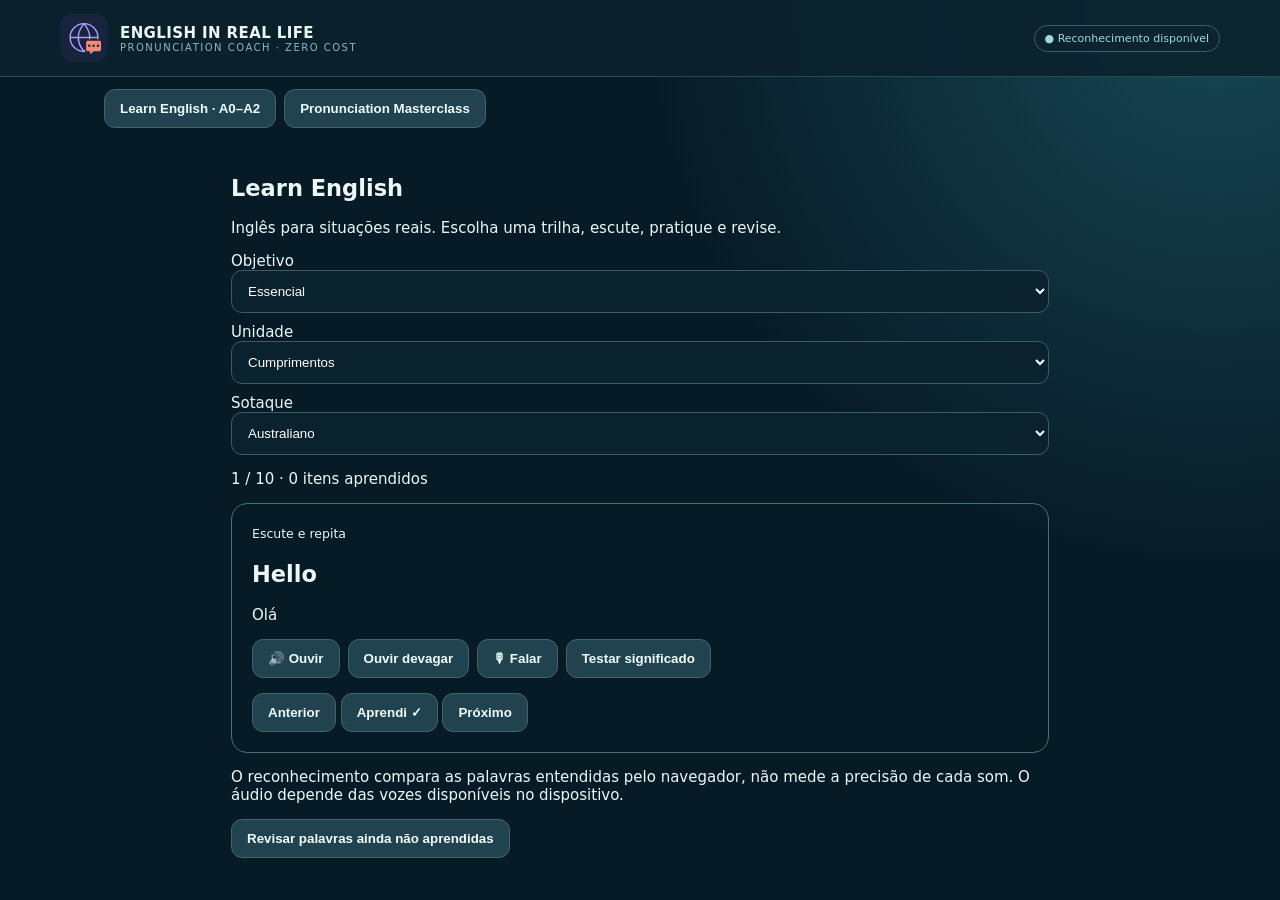
==== commit c1ea99a3: "Optimize logo decoding and verify automatic deployment" ====
--- a/index.html
+++ b/index.html
@@ -1,15 +1,145 @@
 <!doctype html><html lang="pt-BR"><head><meta charset="utf-8"><meta name="viewport" content="width=device-width,initial-scale=1"><meta name="theme-color" content="#071b27"><title>English in Real Life · Treinador Grátis</title><link rel="icon" type="image/svg+xml" href="logo.svg"><style>:root{font-family:Inter,system-ui,-apple-system,'Segoe UI',sans-serif;color:#ecf7f6;background:#071b27;font-size:15px}*{box-sizing:border-box}body{margin:0;background:radial-gradient(circle at 95% 0%,#174854 0,transparent 38%),#071b27}header{border-bottom:1px solid #244b56;background:#0a222ee8}.wrap{max-width:1200px;margin:auto;padding:0 20px}.head{display:flex;align-items:center;gap:12px;min-height:76px}.head strong{font-size:15px;letter-spacing:.4px}.head small{display:block;font-size:10px;color:#93b5be;letter-spacing:1.5px}.logo{display:block;width:48px;height:48px;flex:none;border-radius:12px}.tag{border-radius:30px;border:1px solid #3b6068;padding:6px 10px;color:#9fd9d2;font-size:11px;margin-left:auto}.hero{padding:35px 0 22px}.eyebrow{font-size:11px;letter-spacing:1.5px;font-weight:800;color:#83e9c4}.hero h1{font-size:clamp(30px,5vw,54px);line-height:1.08;margin:12px 0;letter-spacing:-1.5px}.hero h1 em{font-style:normal;color:#8eeac6}.hero p{color:#b6cbd0;max-width:690px}.card{background:#102c39;border:1px solid #2a505c;border-radius:18px;padding:20px}.settings{display:flex;align-items:end;gap:18px;flex-wrap:wrap;margin-bottom:20px}.settings>div:not(.hint){flex:1;min-width:180px}.settings .hint{flex:2;min-width:250px}.settings label{display:block;color:#b9d1d4;margin-bottom:7px;font-size:12px}select,input{width:100%;padding:12px;border:1px solid #3a5c66;background:#0a222e;color:#fff;border-radius:11px}.layout{display:grid;grid-template-columns:300px 1fr;gap:18px}.between{display:flex;align-items:center;justify-content:space-between;gap:12px}.sidebar h2{font-size:18px}.sidebar input{margin:10px 0 13px}.sidebar{max-height:790px;overflow:auto}.item{display:flex;justify-content:space-between;align-items:center;width:100%;background:#153542;border:1px solid #294b57;border-radius:11px;margin:6px 0;color:#e7f7f3;text-align:left;padding:10px;cursor:pointer}.item.active{border-color:#8deac6;background:#214c4b}.item small{color:#a3c4c8}.item.done{border-left:4px solid #8deac6}.lesson h2{font-size:54px;color:#8deac6;margin:13px 0 0}.lesson h3{font-size:22px;margin:0 0 9px}.lesson>p{color:#b7cdd0}.steps{display:grid;gap:8px;margin:18px 0}.step{display:flex;gap:12px;align-items:center;color:#c0d5d9;font-size:13px}.step b{border-radius:9px;background:#21545a;color:#9cf5d2;min-width:28px;height:28px;display:grid;place-items:center}.practice{padding:22px;border-radius:15px;background:#08242f;border:1px solid #2c5960;text-align:center}.target{font-size:clamp(31px,6vw,50px);font-weight:800;letter-spacing:-1px;margin:10px 0}.practice p{color:#a5c4c9}.controls{display:flex;gap:10px;justify-content:center;flex-wrap:wrap}button{border:1px solid #45636a;background:#214350;color:#effcf7;padding:11px 15px;border-radius:11px;font-weight:750;cursor:pointer}button:hover:not(:disabled){filter:brightness(1.17)}button.primary{background:#89e7c5;color:#09272a;border-color:#89e7c5}button:disabled{opacity:.35;cursor:not-allowed}.hint{font-size:12px;color:#a0bac0;line-height:1.6}.result{background:#0b2531;border:1px solid #2c4c59;border-radius:14px;padding:18px;margin:16px 0;min-height:75px}.result h3{font-size:18px;margin:0 0 10px}.score{font-size:39px;color:#91e9ca;font-weight:850}.metrics{display:flex;flex-wrap:wrap;gap:9px;margin:12px 0}.metric{background:#1c404b;border-radius:10px;padding:10px;min-width:100px}.metric strong{display:block;font-size:20px}.metric small{color:#a9c5c9}.words{display:flex;flex-wrap:wrap;gap:6px}.word{border-radius:7px;padding:6px 9px;background:#31515b}.word.low{background:#654539}.actions{margin-top:12px}.bottom{margin:20px 0 50px}.bottom p{color:#b6cbd0}@media(max-width:750px){.layout{grid-template-columns:1fr}.sidebar{max-height:225px}.head .tag{font-size:10px}.wrap{padding:0 14px}.hero{padding:23px 0 16px}.card{padding:15px}.lesson h2{font-size:46px}.practice{padding:16px}.settings{gap:12px}}
-</style><style>.step.active{color:#92e9c8;font-weight:800}.result.good{border-color:#6bba9e}.result.warn{border-color:#b89654}.recorded{margin-top:10px;width:100%}.modebadge{display:inline-block;background:#174838;color:#a8f3cf;border-radius:8px;padding:5px 9px;font-size:12px}.secondary{color:#c6d7db;font-size:13px}.wordchip{display:inline-block;background:#234a56;padding:5px 8px;border-radius:7px;margin:3px}.wordchip.bad{background:#6b3f35}.rowbuttons{display:flex;gap:8px;flex-wrap:wrap;margin:12px 0}.links a{color:#8eeac6}.guide{border-left:3px solid #89e7c5;padding-left:13px;margin:15px 0}.warning{background:#423625;border-radius:9px;padding:12px;color:#f2d8a3;font-size:12px}.result p{line-height:1.65}.audiofile{display:block;margin-top:10px;color:#89e7c5}.tiny{font-size:12px;color:#a9c4c9}.hide{display:none}.practice{margin-top:12px}.card.settings{margin-bottom:20px}@media(max-width:750px){.sidebar{max-height:160px}.controls button{flex:1}.result{padding:14px}}</style><link rel="stylesheet" href="./pronunciation/lab.css"></head><body>
-<header><div class="wrap head"><img class="logo" src="logo.svg" alt="English in Real Life" width="48" height="48"><div><strong>ENGLISH IN REAL LIFE</strong><small>PRONUNCIATION COACH · ZERO COST</small></div><span class="tag" id="status">Verificando microfone...</span></div></header>
-<nav aria-label="Cursos" style="display:flex;gap:8px;max-width:1100px;margin:12px auto;padding:0 14px"><button id="navBeginner" aria-pressed="true" onclick="switchCourse(true)">Learn English · A0–A2</button><button id="navPronunciation" aria-pressed="false" onclick="switchCourse(false)">Pronunciation Masterclass</button></nav><section id="beginner" style="max-width:850px;margin:auto;padding:16px"><h1>Learn English</h1><p>Inglês para situações reais. Escolha uma trilha, escute, pratique e revise.</p><div style="display:grid;gap:10px"><label>Objetivo <select id="bgoal"></select></label><label>Unidade <select id="bunit"></select></label><label id="careerLabel" hidden>Profissão (opcional) <input id="bcareer" placeholder="Sua profissão"><small> Escolha uma unidade profissional disponível. O campo não gera conteúdo novo automaticamente.</small></label><label>Sotaque <select id="blang"><option value="en-AU">Australiano</option><option value="en-US">Americano</option><option value="en-GB">Britânico</option></select></label></div><p id="bprogress"></p><article style="border:1px solid #427078;border-radius:16px;padding:20px"><small id="bmode"></small><h2 id="bword"></h2><p id="bmeaning"></p><div style="display:flex;flex-wrap:wrap;gap:8px"><button onclick="bsay(0.85)">🔊 Ouvir</button><button onclick="bsay(0.6)">Ouvir devagar</button><button id="bmic" onclick="brec()">🎙 Falar</button><button onclick="bquiz()">Testar significado</button></div><div id="bquiz"></div><p id="bfeedback" aria-live="polite"></p><button onclick="bmove(-1)">Anterior</button> <button onclick="bmark()">Aprendi ✓</button> <button onclick="bmove(1)">Próximo</button></article><p>O reconhecimento compara as palavras entendidas pelo navegador, não mede a precisão de cada som. O áudio depende das vozes disponíveis no dispositivo.</p><button onclick="breview()">Revisar palavras ainda não aprendidas</button></section><main class="wrap" hidden><div class="hero"><span class="eyebrow">OUÇA · FALE · RECEBA FEEDBACK · REPITA</span><h1>Pronúncia com <em>prática de verdade.</em></h1><p>48 alvos, 3 etapas por som, voz australiana quando disponível e feedback gratuito por reconhecimento de fala do navegador. Sem Azure, chave de API, assinatura ou servidor pago.</p><span class="modebadge">100% sem cobrança de API</span></div>
+</style><style>.step.active{color:#92e9c8;font-weight:800}.result.good{border-color:#6bba9e}.result.warn{border-color:#b89654}.recorded{margin-top:10px;width:100%}.modebadge{display:inline-block;background:#174838;color:#a8f3cf;border-radius:8px;padding:5px 9px;font-size:12px}.secondary{color:#c6d7db;font-size:13px}.wordchip{display:inline-block;background:#234a56;padding:5px 8px;border-radius:7px;margin:3px}.wordchip.bad{background:#6b3f35}.rowbuttons{display:flex;gap:8px;flex-wrap:wrap;margin:12px 0}.links a{color:#8eeac6}.guide{border-left:3px solid #89e7c5;padding-left:13px;margin:15px 0}.warning{background:#423625;border-radius:9px;padding:12px;color:#f2d8a3;font-size:12px}.result p{line-height:1.65}.audiofile{display:block;margin-top:10px;color:#89e7c5}.tiny{font-size:12px;color:#a9c4c9}.hide{display:none}.practice{margin-top:12px}.card.settings{margin-bottom:20px}@media(max-width:750px){.sidebar{max-height:160px}.controls button{flex:1}.result{padding:14px}}</style></head><body>
+<header><div class="wrap head"><img class="logo" src="logo.svg" alt="English in Real Life" decoding="async" width="48" height="48"><div><strong>ENGLISH IN REAL LIFE</strong><small>PRONUNCIATION COACH · ZERO COST</small></div><span class="tag" id="status">Verificando microfone...</span></div></header>
+<nav style="display:flex;gap:8px;max-width:1100px;margin:12px auto;padding:0 14px"><button onclick="switchCourse(true)">Learn English · A0–A2</button><button onclick="switchCourse(false)">Pronunciation Masterclass</button></nav><section id="beginner" style="max-width:850px;margin:auto;padding:16px"><h1>Learn English</h1><p>Inglês para situações reais. Escolha uma trilha, escute, pratique e revise.</p><div style="display:grid;gap:10px"><label>Objetivo <select id="bgoal"></select></label><label>Unidade <select id="bunit"></select></label><label id="careerLabel" hidden>Profissão (opcional) <input id="bcareer" placeholder="Sua profissão"><small> Escolha uma unidade profissional disponível. O campo não gera conteúdo novo automaticamente.</small></label><label>Sotaque <select id="blang"><option value="en-AU">Australiano</option><option value="en-US">Americano</option><option value="en-GB">Britânico</option></select></label></div><p id="bprogress"></p><article style="border:1px solid #427078;border-radius:16px;padding:20px"><small id="bmode"></small><h2 id="bword"></h2><p id="bmeaning"></p><div style="display:flex;flex-wrap:wrap;gap:8px"><button onclick="bsay(0.85)">🔊 Ouvir</button><button onclick="bsay(0.6)">Ouvir devagar</button><button id="bmic" onclick="brec()">🎙 Falar</button><button onclick="bquiz()">Testar significado</button></div><div id="bquiz"></div><p id="bfeedback" aria-live="polite"></p><button onclick="bmove(-1)">Anterior</button> <button onclick="bmark()">Aprendi ✓</button> <button onclick="bmove(1)">Próximo</button></article><p>O reconhecimento compara as palavras entendidas pelo navegador, não mede a precisão de cada som. O áudio depende das vozes disponíveis no dispositivo.</p><button onclick="breview()">Revisar palavras ainda não aprendidas</button></section><main class="wrap"><div class="hero"><span class="eyebrow">OUÇA · FALE · RECEBA FEEDBACK · REPITA</span><h1>Pronúncia com <em>prática de verdade.</em></h1><p>48 alvos, 3 etapas por som, voz australiana quando disponível e feedback gratuito por reconhecimento de fala do navegador. Sem Azure, chave de API, assinatura ou servidor pago.</p><span class="modebadge">100% sem cobrança de API</span></div>
 <section class="card settings"><div><label for="locale">Idioma do reconhecimento</label><select id="locale"><option value="en-AU">🇦🇺 Australiano (padrão)</option><option value="en-US">🇺🇸 Americano (alternativa)</option><option value="en-GB">🇬🇧 Britânico</option></select></div><div><label for="threshold">Critério de avanço</label><select id="threshold"><option value="manual" selected>Após feedback · eu decido</option><option value="strict">Só quando reconhecido corretamente</option></select></div><div class="hint">Não há nota fonética artificial: a ferramenta mostra o que entendeu, compara com o texto e oferece orientações de articulação. Isso mede reconhecimento de palavras, não qualidade exata de cada fonema.</div></section>
 <div class="layout"><aside class="card sidebar"><div class="between"><h2>Atlas dos sons</h2><span id="progress">0/48</span></div><input id="search" placeholder="Buscar som ou palavra" aria-label="Buscar som"><div id="catalog"></div></aside>
-<section class="card lesson"><div class="between"><span class="eyebrow" id="lessonNum">ALVO 01 / 48</span><span class="tag" id="lessonGroup">VOGAIS</span></div><h2 id="ipa">/ɪ/</h2><h3 id="soundTitle">I relaxado</h3><p class="guide" id="description"></p><section id="guided3" class="lab" aria-label="Laboratório de pronúncia"></section><div class="steps"><div class="step" id="step1"><b>1</b><span>Ouça o modelo e observe a articulação.</span></div><div class="step" id="step2"><b>2</b><span>Fale no microfone e veja o que o navegador entendeu.</span></div><div class="step" id="step3"><b>3</b><span>Analise o feedback, repita ou avance.</span></div></div>
+<section class="card lesson"><div class="between"><span class="eyebrow" id="lessonNum">ALVO 01 / 48</span><span class="tag" id="lessonGroup">VOGAIS</span></div><h2 id="ipa">/ɪ/</h2><h3 id="soundTitle">I relaxado</h3><p class="guide" id="description"></p><section id="guided3" style="border:1px solid #477a80;border-radius:14px;padding:16px;margin:16px 0"></section><div class="steps"><div class="step" id="step1"><b>1</b><span>Ouça o modelo e observe a articulação.</span></div><div class="step" id="step2"><b>2</b><span>Fale no microfone e veja o que o navegador entendeu.</span></div><div class="step" id="step3"><b>3</b><span>Analise o feedback, repita ou avance.</span></div></div>
 <div class="practice"><span class="eyebrow" id="taskLabel">ETAPA 1 · PALAVRA</span><div class="target" id="target">ship</div><p id="translation"></p><div class="controls"><button id="listen">▶ Ouvir modelo</button><button class="primary" id="record">🎙 Falar e conferir</button></div><p class="hint" id="micHint">Ao tocar em “Falar e conferir”, autorize o microfone e diga a expressão.</p></div>
 <div class="result" id="result" aria-live="polite"><p class="hint">O feedback aparecerá aqui após sua tentativa.</p></div>
-<div class="between actions"><button id="retry" disabled>↻ Tentar novamente</button><button id="next" disabled>Próxima etapa →</button></div><p class="hint">No modo flexível, você pode avançar após o feedback ou quando o reconhecimento estiver indisponível. No modo estrito, a transcrição precisa corresponder à expressão.</p>
+<div class="between actions"><button id="retry" disabled>↻ Tentar novamente</button><button id="next" disabled>Próxima etapa →</button></div><p class="hint">O próximo passo só é liberado depois de uma tentativa com feedback. Se o navegador não reconhecer a fala, você pode tentar novamente ou continuar manualmente.</p>
 </section></div>
 <section class="card bottom"><h2>O que é realmente gratuito?</h2><p>O áudio usa a síntese de voz disponível no celular. O reconhecimento usa a API de fala do navegador (quando compatível). Não contratamos serviços de avaliação fonética nem atribuímos notas fictícias.</p><p><strong>Privacidade:</strong> em alguns navegadores, o reconhecimento de fala envia o áudio ao provedor do navegador. Não enviamos nem armazenamos o áudio em um servidor próprio. O progresso é salvo apenas no dispositivo. O site precisa de HTTPS para usar o microfone quando publicado.</p><p class="links"><a href="https://www.youtube.com/playlist?list=PLD6B222E02447DC07" target="_blank" rel="noopener">BBC · Vídeos dos 44 sons ↗</a> · <a href="https://www.youtube.com/results?search_query=Australian+English+pronunciation+mmmEnglish" target="_blank" rel="noopener">Vídeos australianos ↗</a></p></section>
-</main><script src="./beginner.js" defer></script>
-<script type="module" src="./pronunciation/coach.mjs"></script>
+</main><script>const raw=[
+['/ɪ/','I relaxado','ship','sheep','My shift starts at three.','Língua alta, ligeiramente relaxada; não pronuncie como o I longo.'],
+['/iː/','I longo','sheep','ship','Please leave the green tray here.','Língua alta e frontal, vogal tensa; contraste com ship.'],
+['/e/','É de bed','bed','bad','There are ten boxes left.','Língua anterior, altura média; não abra tanto quanto /æ/.'],
+['/æ/','A aberto','bad','bed','Can you give me a hand?','Abra mais a mandíbula e mantenha a língua à frente.'],
+['/ɑː/','A longo','car','cup','The car is parked outside.','Vogal baixa e posterior; no modelo australiano não force R final.'],
+['/ɒ/','Ó curto','hot','law','This box is not on the pallet.','Lábios arredondados e vogal curta; característica de muitas variedades australianas.'],
+['/ɔː/','Ó longo','law','hot','We walk to work sometimes.','Lábios arredondados, vogal mais sustentada.'],
+['/ʊ/','U relaxado','full','fool','Have a look at this plant.','Língua alta posterior, mas relaxada.'],
+['/uː/','U longo','fool','full','The blue boxes are in the next room.','Vogal alta posterior e sustentada; compare full e fool.'],
+['/ʌ/','Â de cup','cup','car','I got lucky with my new job.','Mandíbula moderadamente aberta; não nasalize como o ã português.'],
+['/ɜː/','Vogal de nurse','work','about','I work in a warehouse.','Língua central; no australiano work não tem R consonantal.'],
+['/ə/','Schwa','about','work','I need to check the plants.','Vogal central muito breve, em sílaba sem destaque.'],
+['/eɪ/','Ditongo de day','day','bed','I take the train every day.','Deslize de uma vogal média anterior para posição mais alta.'],
+['/aɪ/','Ditongo de time','time','Tim','What time does your shift finish?','Comece aberto e deslize para /ɪ/.'],
+['/ɔɪ/','Ditongo de boy','boy','buy','I really enjoy dancing.','Comece arredondado e deslize para a frente.'],
+['/aʊ/','Ditongo de now','now','no','I am heading out now.','Comece aberto e arredonde os lábios ao terminar.'],
+['/əʊ/','Ditongo de go','go','got','I usually go home after work.','Em inglês australiano o ditongo pode soar /əʉ/.'],
+['/ɪə/','Ditongo de near','near','knee','Come over here for a second.','Deslize de posição alta frontal ao centro; sem R final forçado.'],
+['/eə/','Ditongo de hair','hair','head','Can you leave it over there?','Comece anterior média e deslize para o centro.'],
+['/ʊə/','Ditongo de tour','tour','law','We are taking a tour of the nursery.','Varia muito entre sotaques; muitos falantes fundem esse ditongo.'],
+['/p/','P sem voz','pack','back','Please pack these plants.','Feche os lábios e solte ar sem voz.'],
+['/b/','B com voz','back','pack','Put the bags in the box.','Feche os lábios e solte com vibração da voz.'],
+['/t/','T de tea','tea','day','Take the tray to the table.','Toque a crista atrás dos dentes e solte o ar.'],
+['/d/','D de day','day','tea','Do you need these seeds?','Mesmo ponto do T, mas com voz.'],
+['/k/','K de key','coat','goat','Could you check the stock?','Parte de trás da língua toca o palato mole, sem voz.'],
+['/g/','G de go','goat','coat','Go through the garden gate.','Parte posterior da língua toca o palato mole, com voz.'],
+['/f/','F sem voz','fan','van','My shift finishes at five.','Dentes superiores encostam no lábio inferior; ar contínuo.'],
+['/v/','V com voz','van','fan','We have five boxes to move.','Mesma posição do F, com vibração.'],
+['/θ/','TH sem voz','thin','tin','I think there are three trays.','Ponta da língua perto dos dentes; sopre sem voz.'],
+['/ð/','TH com voz','then','den','These are the ones I need.','Língua perto dos dentes e vibração da voz.'],
+['/s/','S sem voz','sip','zip','These plants need more space.','Ar passa por um canal estreito, sem vibração.'],
+['/z/','Z com voz','zip','sip','Please move those bags.','Como S, mas com voz.'],
+['/ʃ/','SH de shift','ship','chip','She checked my shift.','Língua um pouco recuada; fricção contínua sem voz.'],
+['/ʒ/','Som de measure','pleasure','pressure','We measure the temperature.','Semelhante ao J brasileiro de já, com fricção e voz.'],
+['/h/','H soprado','heat','eat','Can you help me here?','Sopro suave na glote, sem R gutural.'],
+['/tʃ/','CH de check','chip','ship','Could you check this chair?','Fechamento de T seguido de SH em uma única consoante.'],
+['/dʒ/','J de job','job','chop','I have got a job near the city.','Fechamento de D seguido de fricção sonora.'],
+['/m/','M nasal','sum','sun','Meet me in the morning.','Lábios fechados; ar pelo nariz.'],
+['/n/','N nasal','sun','sum','No, the nursery is nearby.','Ponta da língua na crista atrás dos dentes; ar nasal.'],
+['/ŋ/','NG de sing','sing','sin','I enjoy working outdoors.','Dorso da língua no palato mole; sem G extra no fim.'],
+['/l/','L claro','light','right','The leaves look healthy.','Ponta da língua na crista; ar escapa pelas laterais.'],
+['/r/','R inglês','right','light','Turn right at the next road.','Língua elevada sem vibração repetida; R aproximante.'],
+['/j/','Y consonantal','yet','jet','Yes, you can use this one.','Deslize rápido como o início de I longo.'],
+['/w/','W de water','west','vest','We need more water.','Arredonde os lábios e deslize para a vogal.'],
+['[ɾ]','T/D rápido','water','waiter','I need a bottle of water.','Toque alveolar muito breve; depende do sotaque e contexto.'],
+['[ʔ]','Parada glotal','button','butter','Put the button on the right side.','Interrompa o fluxo de ar brevemente na glote; uso variável.'],
+['[ɫ]','L escuro','full','fool','Fill the milk bottle carefully.','Eleve o dorso da língua ao produzir L final.'],
+['linking R','R de ligação','far away','far','There are more apples over there.','No australiano, ligue o R quando a palavra seguinte começa com vogal.']
+];
+const $=s=>document.querySelector(s);
+const sounds=raw.map((r,i)=>({ipa:r[0],title:r[1],word:r[2],contrast:r[3],sentence:r[4],guide:r[5],group:i<12?'Vogais':i<20?'Ditongos':i<44?'Consoantes':'Extras'}));
+const storage={get(k){try{return localStorage.getItem(k)}catch{return null}},set(k,v){try{localStorage.setItem(k,v)}catch{}}};
+let current=0,stage=0,assessed=false,busy=false,activeRecognition=null,completed=new Set(JSON.parse(storage.get('coach_free_done_v1')||'[]'));
+const tasks=()=>{let s=sounds[current];return [{text:s.word,label:'PALAVRA',tip:'Diga somente esta palavra. Compare o som com o exemplo.'},{text:`${s.word}, ${s.contrast}`,label:'CONTRASTE',tip:'Diga as duas palavras com uma pausa curta. O reconhecimento pode não distinguir todas as vogais.'},{text:s.sentence,label:'FRASE REAL',tip:'Leia a frase inteira, com ritmo natural.'}]};
+const escapeHTML=s=>String(s).replace(/[&<>"']/g,c=>({'&':'&amp;','<':'&lt;','>':'&gt;','"':'&quot;'}[c]));
+const normalize=s=>String(s).toLowerCase().normalize('NFKD').replace(/[^a-z\s]/g,' ').replace(/\s+/g,' ').trim();
+const wordList=s=>normalize(s).split(' ').filter(Boolean);
+function editDistance(a,b){let dp=Array.from({length:a.length+1},(_,i)=>i);for(let j=1;j<=b.length;j++){let next=[j];for(let i=1;i<=a.length;i++)next[i]=Math.min(next[i-1]+1,dp[i]+1,dp[i-1]+(a[i-1]===b[j-1]?0:1));dp=next;}return dp[a.length]}
+function compare(expected,actual){let e=wordList(expected),a=wordList(actual);let matched=e.map((w,i)=>a[i]===w);return {e,a,matched,exact:normalize(expected)===normalize(actual),distance:editDistance(e,a)}}
+function renderCatalog(){let q=$('#search').value.toLowerCase();$('#catalog').innerHTML='';sounds.forEach((s,i)=>{if(!`${s.ipa} ${s.title} ${s.word}`.toLowerCase().includes(q))return;let b=document.createElement('button');b.className='item '+(i===current?'active ':'')+(completed.has(i)?'done':'');b.innerHTML=`<span><strong>${escapeHTML(s.ipa)}</strong> · ${escapeHTML(s.title)}<br><small>${escapeHTML(s.word)} · ${escapeHTML(s.group)}</small></span><span>${completed.has(i)?'✓':'›'}</span>`;b.onclick=()=>{stopRec();current=i;stage=0;assessed=false;render()};$('#catalog').append(b)});$('#progress').textContent=completed.size+'/48'}
+const guidedData=[["ship","sheep","I de vida em direção ao Ê de você","Abaixe ligeiramente a língua e relaxe os lábios. Não chegue ao Ê. SH é o CH de chuva. Feche os lábios no P sem acrescentar I."],["sheep","ship","I de vida","Língua alta e à frente. Sustente a vogal um pouco mais. SH é CH de chuva."],["bed","bad","É de pé, ajustado ao sotaque","Mantenha a língua à frente. No australiano a vogal pode soar mais fechada. Termine no D sem acrescentar I."],["bad","bed","Entre É e A","Parta do É de pé e abra mais a mandíbula, mantendo a língua à frente."],["car","cup","A aberto de pá","Abra a mandíbula e relaxe a língua. No australiano não pronuncie o R final de car isolado."]];
+function guidedVoice(t,lang,rate){if(!window.speechSynthesis)return;speechSynthesis.cancel();const u=new SpeechSynthesisUtterance(t);u.lang=lang;u.rate=rate;const v=speechSynthesis.getVoices();u.voice=v.find(x=>x.lang.toLowerCase()===lang.toLowerCase())||v.find(x=>x.lang.startsWith(lang.split('-')[0]))||null;speechSynthesis.speak(u)}
+function guidedRender(){const el=$('#guided3'),sound=sounds[current],d=guidedData.find(x=>x[0]===sound.word.toLowerCase());el.innerHTML='<h3>Laboratório de sons · 3.0</h3><p><b>'+escapeHTML(d?d[2]:'Antes de falar')+'</b></p><p>'+escapeHTML(d?d[3]:sound.guide)+'</p><button id="guidedNarrate">🔊 Explicação em português</button>';$('#guidedNarrate').onclick=()=>guidedVoice(d?d[3]:sound.guide,'pt-BR',.9);if(!d)return;el.insertAdjacentHTML('beforeend','<h4>Escute e compare</h4><button id="guidedA">'+d[0]+'</button> <button id="guidedB">'+d[1]+'</button><h4>Treine o ouvido</h4><button id="guidedQuiz">▶ Palavra surpresa</button><p><button id="guidedGuessA">'+d[0]+'</button> <button id="guidedGuessB">'+d[1]+'</button></p><p id="guidedFeedback" aria-live="polite">Ouça antes de escolher.</p><h4>Pratique devagar</h4><button id="guidedSlowA">🐢 '+d[0]+'</button> <button id="guidedSlowB">🐢 '+d[1]+'</button><p>Repita cada palavra três vezes antes de usar o microfone.</p><a style="color:#8eeac6" target="_blank" rel="noopener" href="https://www.youtube.com/results?search_query='+encodeURIComponent('Australian English pronunciation '+d[0]+' '+d[1]+' mouth position')+'">Buscar demonstrações em vídeo ↗</a>');let answer=null;const say=(i,r)=>guidedVoice(d[i],$('#locale').value,r);$('#guidedA').onclick=()=>say(0,.85);$('#guidedB').onclick=()=>say(1,.85);$('#guidedSlowA').onclick=()=>say(0,.6);$('#guidedSlowB').onclick=()=>say(1,.6);$('#guidedQuiz').onclick=()=>{answer=Math.random()<.5?0:1;$('#guidedFeedback').textContent='Qual palavra você ouviu?';say(answer,.85)};[0,1].forEach(i=>$(i?'#guidedGuessB':'#guidedGuessA').onclick=()=>{$('#guidedFeedback').textContent=answer===null?'Ouça primeiro.':answer===i?'Correto!':'Você ouviu '+d[answer]+'. Compare e tente novamente.'});}
+
+const lab4=[["I de vida → Ê de você","Relaxe a língua e abaixe-a um pouco; não chegue ao Ê. Compare ship e sheep."],["I de vida","Eleve a frente da língua; sustente a vogal sem apertar a mandíbula."],["É de pé → Ê","Mantenha a língua anterior; ajuste ao modelo australiano, geralmente mais fechado."],["É de pé → A","Abra a mandíbula mantendo a língua à frente; o australiano pode ter uma vogal mais aberta."],["A de pá","Abra a boca e mantenha a língua baixa; sem R final no australiano."],["Ó de avó","Arredonde suavemente os lábios e mantenha a vogal breve."],["Ô/Ó como ponto de partida","Arredonde os lábios e sustente a vogal; ajuste ao modelo."],["U de tudo relaxado","Abaixe um pouco a língua e relaxe o arredondamento."],["U de tudo","Sustente a vogal; no australiano a língua pode ficar mais central."],["A de cama, sem nasalizar","Relaxe a mandíbula; não transforme em Ã."],["Sem equivalente direto","Mantenha a língua central e os lábios neutros; sustente sem R consonantal no australiano."],["Vogal neutra átona","Relaxe tudo; diga a primeira sílaba de about rapidamente, sem destaque."],["Ê → I","Deslize continuamente, sem separar em duas sílabas."],["AI de pai","Comece aberto e termine com língua mais alta e anterior."],["ÓI de dói","Comece arredondado e termine com língua anterior."],["AU de mau","Abra a mandíbula e depois arredonde os lábios."],["ÔU como aproximação","Deslize de uma vogal central para uma mais alta e arredondada."],["I → vogal neutra","Relaxe a língua no final; alguns australianos usam uma vogal longa."],["É → vogal neutra","Mantenha a frente da língua ativa; muitos australianos usam vogal longa."],["U → vogal neutra","Compare com o modelo; este contraste varia e pode desaparecer."],["P de pato","Feche os lábios, acumule ar e solte; no início tônico pode haver sopro."],["B de bola","Feche os lábios e solte com voz; não acrescente I final."],["T de tatu","Toque atrás dos dentes superiores; evite TCH antes de I."],["D de dado","Toque a crista alveolar e solte com voz; evite DJ antes de I."],["C de casa","Encoste o dorso da língua no palato mole e solte sem voz."],["G de gato","Mesmo fechamento do K, com voz."],["F de faca","Dentes superiores no lábio inferior; mantenha o ar contínuo."],["V de vaca","Mesma posição do F, com vibração na garganta."],["Sem equivalente","Ponta da língua entre ou junto aos dentes; sopre sem voz, sem virar T ou F."],["TH com voz","Mesma posição do TH anterior; vibre a garganta, sem virar D."],["S de sapo","Crie um canal estreito para o ar, sem voz."],["Z de zebra","Mesmo canal do S, com voz."],["CH de chuva","Fricção contínua; não comece com T."],["J de janela","Fricção contínua com voz; não acrescente D."],["Sopro suave","Solte ar pela glote, sem raspar a garganta."],["TI de tia (mineiro)","Feche como T e solte como CH, numa única consoante."],["DI de dia (mineiro)","Feche como D e solte como J, numa única consoante."],["M de mala","Feche os lábios; deixe o ar sair pelo nariz."],["N de nada","Ponta da língua na crista; ar pelo nariz."],["N de banco, sem K","Eleve o dorso da língua; deixe o ar sair pelo nariz, sem G final."],["L de lata","Ponta da língua na crista; ar pelas laterais."],["R sem equivalente direto","Eleve ou curve a língua sem tocar a crista; não vibre."],["I de iate","Deslize rapidamente para a vogal seguinte."],["U de quase","Arredonde os lábios e deslize para a vogal; não use V."],["R simples de caro","Toque a crista uma vez, muito rapidamente; comum em water americano e também variável na Austrália."],["Interrupção da voz","Feche brevemente a glote, sem apertar com força; uso variável."],["L final, não U","Ponta da língua na crista e dorso elevado; evite vocalizar como no português."],["R de ligação","Em sotaques não róticos, ligue o R histórico à vogal seguinte, como far away."]];
+let labRecorder=null,labStream=null,labURL=null,labToken=0;
+function lab4Render(){const el=$('#guided3'),d=lab4[current],a=sounds[current];const token=++labToken;if(labRecorder&&labRecorder.state!=='inactive')labRecorder.stop();if(labStream)labStream.getTracks().forEach(t=>t.stop());if(labURL){URL.revokeObjectURL(labURL);labURL=null;}const vowel=current<20;const heights=[.22,.08,.45,.75,.9,.75,.5,.25,.1,.65,.5,.5,.45,.85,.65,.85,.5,.2,.45,.25];const y=35+85*(heights[current]||.5);el.insertAdjacentHTML('beforeend','<hr><h3>Laboratório 4.0 · Articulação</h3><p><b>Referência brasileira: '+escapeHTML(d[0])+'</b></p><p>'+escapeHTML(d[1])+'</p><button id="labNarrate">🔊 Ouvir orientação</button>'+ (vowel?'<svg viewBox="0 0 320 150" width="100%" role="img" aria-label="Esquema de abertura vocálica"><path d="M35 25 L285 25 L230 125 L130 125 Z" fill="none" stroke="#8eeac6"/><text x="40" y="18" fill="#b6cbd0" font-size="12">Fechada</text><text x="125" y="145" fill="#b6cbd0" font-size="12">Aberta</text><circle cx="150" cy="'+y+'" r="8" fill="#8eeac6"/><text x="165" y="'+(y+4)+'" fill="#fff" font-size="14">'+escapeHTML(a.ipa)+'</text></svg><small>Esquema simplificado de abertura, não posição anatômica exata.</small>':'')+'<h4>Compare sua voz</h4><p>Escute o modelo, grave sua voz e compare. A gravação fica apenas nesta página.</p><button id="labModel">▶ Modelo</button> <button id="labRec">🎙 Gravar</button> <button id="labStop" disabled>■ Parar</button><p id="labStatus" aria-live="polite"></p><audio id="labAudio" controls style="width:100%" hidden></audio><p><a style="color:#8eeac6" target="_blank" rel="noopener" href="https://www.youtube.com/results?search_query='+encodeURIComponent('English pronunciation '+a.word+' '+a.ipa+' articulation')+'">Buscar vídeo deste som ↗</a></p>');$('#labNarrate').onclick=()=>guidedVoice(d.join('. '),'pt-BR',.9);$('#labModel').onclick=()=>guidedVoice(a.word,$('#locale').value,.8);$('#labRec').onclick=async()=>{if(!navigator.mediaDevices||!window.MediaRecorder){$('#labStatus').textContent='Gravação indisponível neste navegador.';return;}$('#labRec').disabled=true;try{speechSynthesis.cancel();const stream=await navigator.mediaDevices.getUserMedia({audio:true});if(token!==labToken){stream.getTracks().forEach(t=>t.stop());return;}labStream=stream;const rec=new MediaRecorder(stream);labRecorder=rec;const chunks=[];rec.ondataavailable=e=>{if(e.data.size)chunks.push(e.data)};rec.onstop=()=>{stream.getTracks().forEach(t=>t.stop());if(token!==labToken)return;if(labURL)URL.revokeObjectURL(labURL);labURL=URL.createObjectURL(new Blob(chunks,{type:rec.mimeType||'audio/webm'}));$('#labAudio').src=labURL;$('#labAudio').hidden=false;$('#labRec').disabled=false;$('#labStop').disabled=true;$('#labStatus').textContent='Gravação pronta. Compare com o modelo.'};rec.start();$('#labStop').disabled=false;$('#labStatus').textContent='Gravando…';setTimeout(()=>{if(rec.state==='recording')rec.stop()},15000);}catch(e){if(labStream)labStream.getTracks().forEach(t=>t.stop());if(token===labToken){$('#labRec').disabled=false;$('#labStatus').textContent='Não foi possível gravar. Confira a permissão do microfone.'}}};$('#labStop').onclick=()=>{if(labRecorder&&labRecorder.state==='recording')labRecorder.stop()};}
+
+function articulation41(){const i=current,a=sounds[i],el=$('#guided3');const heights=[.22,.08,.42,.75,.9,.72,.48,.25,.12,.65,.45,.5,.45,.85,.65,.85,.5,.2,.45,.25];const group=i<20?'vogal':[20,21,37].includes(i)?'lábios':[26,27].includes(i)?'lábio inferior e dentes':[28,29].includes(i)?'língua junto aos dentes':[24,25,39].includes(i)?'palato mole':[32,33,35,36].includes(i)?'região pós-alveolar':[34,45].includes(i)?'glote':i===43?'lábios':i===42?'palato':'crista alveolar';const p=i<20?[135,75+35*heights[i]]:group==='lábios'?[48,85]:group==='lábio inferior e dentes'?[65,90]:group==='língua junto aos dentes'?[67,80]:group==='palato mole'?[170,65]:group==='glote'?[211,130]:group==='região pós-alveolar'?[110,60]:[88,65];const opening=i<20?10+25*heights[i]:15;el.insertAdjacentHTML('beforeend','<hr><h3>Mapa articulatório · 4.1</h3><p>Região de atenção: '+group+'</p><svg viewBox="0 0 300 180" width="100%" role="img" aria-label="Esquema lateral da boca"><path d="M50 76 Q75 45 126 45 Q185 42 209 77 L221 146" fill="none" stroke="#c6d5dc" stroke-width="5"/><path d="M50 '+(76+opening)+' Q82 145 165 145 L211 146" fill="none" stroke="#c6d5dc" stroke-width="5"/><path d="M63 73 L63 85 M73 68 L73 81" stroke="#fff" stroke-width="5"/><path d="M85 111 Q135 '+(i<20?p[1]:85)+' 185 122 Q150 142 95 132 Z" fill="#df8d9b"/><circle id="mouthTarget41" cx="'+p[0]+'" cy="'+p[1]+'" r="8" fill="#8eeac6"/><text x="12" y="165" font-size="11" fill="#c6d5dc">Frente da boca</text><text x="220" y="165" font-size="11" fill="#c6d5dc">Garganta</text></svg><small>Esquema simplificado de região de atenção, não posição anatômica exata. Siga a orientação escrita.</small><p><button id="mouthMove41">▶ Destacar região</button></p><h4>Treino em três passos</h4><p>Faça o movimento lentamente. Ouça e repita '+escapeHTML(a.word)+' três vezes. Compare com '+escapeHTML(a.contrast)+' e grave sua voz.</p><button id="compare41">🔊 Ouvir contraste</button><h4>Teste de percepção</h4><button id="quiz41">▶ Palavra surpresa</button><p><button id="guessA41">'+escapeHTML(a.word)+'</button> <button id="guessB41">'+escapeHTML(a.contrast)+'</button></p><p id="answer41" aria-live="polite">Escute antes de responder.</p><small>Nem todos os pares são mínimos; este teste mede reconhecimento auditivo.</small>');$('#mouthMove41').onclick=()=>{const c=$('#mouthTarget41');if(c.animate)c.animate([{opacity:1},{opacity:.2},{opacity:1}],{duration:900,iterations:2})};$('#compare41').onclick=()=>guidedVoice(a.word+', '+a.contrast,$('#locale').value,.8);let answer=null;$('#quiz41').onclick=()=>{answer=Math.random()<.5?0:1;$('#answer41').textContent='Qual você ouviu?';guidedVoice(answer?a.contrast:a.word,$('#locale').value,.85)};[0,1].forEach(n=>$(n?'#guessB41':'#guessA41').onclick=()=>{$('#answer41').textContent=answer===null?'Escute primeiro.':answer===n?'Correto!':'Você ouviu '+(answer?a.contrast:a.word)+'. Tente novamente.'});}
+
+const error42=["Não troque por I longo.","Não encurte até soar como ship.","Não abra até bad.","Não transforme em É ou A posterior.","Não pronuncie R final no australiano.","Não use Ô fechado automaticamente.","Não acrescente U final.","Não use U longo.","Não confunda com full.","Não nasalize.","Não acrescente R consonantal no australiano.","Não dê destaque à sílaba átona.","Não separe em duas sílabas.","Não termine com I forte separado.","Não separe Ó e I.","Não separe A e U.","Não copie o Ô português sem deslize.","Não force R final no australiano.","Não force R final no australiano.","Não force um ditongo que o falante modelo não usa.","Não acrescente I final.","Não acrescente I final.","Evite TCH em tea.","Evite DJ em day.","Não acrescente vogal após K.","Não acrescente vogal após G.","Não use voz.","Não substitua por F.","Não substitua por T, S ou F.","Não substitua por D ou Z.","Não use voz.","Não substitua por S.","Não acrescente T.","Não acrescente D.","Não raspe a garganta.","Não use apenas SH.","Não use apenas J.","Não abra os lábios antes de concluir.","Não transforme em M.","Não acrescente G final.","Não transforme L inicial em U.","Não use R vibrante.","Não acrescente uma sílaba I.","Não substitua por V.","Não faça R forte.","Não force a garganta.","Não transforme automaticamente em U.","Não acrescente R onde não existe historicamente."];
+function refine42(){const a=sounds[current],i=current,el=$('#guided3');const h=el.querySelector('h3');if(h)h.textContent='Laboratório de pronúncia · 4.2';const locale=$('#locale').value;const note=locale==='en-US'?'Modelo americano: o R histórico costuma ser pronunciado; vogais e ritmo variam regionalmente.':locale==='en-GB'?'Modelo britânico: a voz disponível pode representar diferentes regiões; muitos sotaques não pronunciam R final.':'Modelo australiano: muitos falantes não pronunciam R final antes de pausa ou consoante; as vogais variam entre falantes.';const special=i===4||i===10||i>=17&&i<=19||i===47?note:i===44?'O toque rápido de T/D ocorre em muitos contextos americanos e australianos; não é obrigatório em todos os sotaques.':i===45?'A parada glotal varia com contexto e região; não é requisito para uma fala clara.':note;const p=document.createElement('section');p.innerHTML='<h4>Erro comum a evitar</h4><p>'+escapeHTML(error42[i])+'</p><details><summary>Observações sobre o sotaque</summary><p>'+escapeHTML(special)+'</p><p>A voz sintetizada depende das vozes instaladas no dispositivo. A referência em português é aproximada.</p></details><p><a style="color:#8eeac6" target="_blank" rel="noopener" href="https://www.englishclub.com/pronunciation/phonemic-chart.php">Quadro fonético de referência ↗</a></p>';el.append(p);const headings=[...el.querySelectorAll('h3')];headings.slice(1).forEach(x=>{if(x.textContent.includes('4.0'))x.textContent='Articulação e gravação';if(x.textContent.includes('4.1'))x.textContent='Mapa da boca'});}
+
+function render(){guidedRender();lab4Render();articulation41();refine42();const s=sounds[current],t=tasks()[stage];$('#lessonNum').textContent=`ALVO ${String(current+1).padStart(2,'0')} / 48`;$('#lessonGroup').textContent=s.group;$('#ipa').textContent=s.ipa;$('#soundTitle').textContent=s.title;$('#description').textContent=s.guide;$('#taskLabel').textContent=`ETAPA ${stage+1}/3 · ${t.label}`;$('#target').textContent=t.text;$('#translation').textContent=t.tip;$('#next').disabled=true;$('#retry').disabled=true;$('#next').textContent=stage===2?'Concluir e próximo som →':'Próxima etapa →';$('#result').className='result';$('#result').innerHTML='<p class="hint">Ouça, fale e confira o resultado. Você poderá repetir antes de avançar.</p>';$('#record').disabled=false;$('#record').textContent='🎙 Falar e conferir';$('#micHint').textContent='Toque no microfone, autorize e fale uma vez.';[1,2,3].forEach(n=>$('#step'+n).classList.toggle('active',n===Math.min(3,assessed?3:2)));renderCatalog()}
+function speak(){if(!window.speechSynthesis){$('#micHint').textContent='A síntese de voz não está disponível neste navegador.';return;}speechSynthesis.cancel();let u=new SpeechSynthesisUtterance(tasks()[stage].text);u.lang=$('#locale').value;u.rate=.8;let voices=speechSynthesis.getVoices();u.voice=voices.find(x=>x.lang.toLowerCase()===u.lang.toLowerCase())||voices.find(x=>x.lang.toLowerCase().startsWith('en'))||null;speechSynthesis.speak(u)}
+function feedback(transcript,confidence){const expected=tasks()[stage].text,cmp=compare(expected,transcript);let note=cmp.exact?'O navegador reconheceu exatamente a expressão esperada. Agora confira se a articulação e o ritmo soaram naturais ao ouvir o modelo.':`O navegador entendeu algo diferente. Revise especialmente ${sounds[current].word} e o contraste ${sounds[current].contrast}. ${sounds[current].guide}`;
+let chips=cmp.e.map((w,i)=>`<span class="wordchip ${cmp.matched[i]?'':'bad'}">${escapeHTML(w)} ${cmp.matched[i]?'✓':'?'}</span>`).join('');
+$('#result').className='result '+(cmp.exact?'good':'warn');$('#result').innerHTML=`<h3>${cmp.exact?'✓ Reconhecido como esperado':'↻ Vamos ajustar'}</h3><p><strong>Você deveria dizer:</strong> ${escapeHTML(expected)}</p><p><strong>O navegador entendeu:</strong> ${escapeHTML(transcript||'(sem transcrição)')}</p><div>${chips}</div><p>${escapeHTML(note)}</p><p class="tiny">${Number.isFinite(confidence)?'Confiança interna do reconhecimento: '+Math.round(confidence*100)+'% (não é nota de pronúncia). ':' '}Um acerto não comprova articulação fonética perfeita; um erro também pode ser do reconhecedor.</p>`;
+assessed=true;$('#retry').disabled=false;$('#next').disabled=($('#threshold').value==='strict'&&!cmp.exact);if(!cmp.exact&&$('#threshold').value!=='strict'){const skip=document.createElement('button');skip.textContent='Avançar sem validar pronúncia';skip.onclick=()=>{$('#next').disabled=false;skip.disabled=true};$('#result').append(skip);}$('#step3').classList.add('active');$('#micHint').textContent=cmp.exact?'Você pode avançar ou repetir para consolidar.':'Repita com calma. No modo flexível, também pode avançar após conferir o feedback.';}
+function fail(msg){$('#result').className='result warn';$('#result').innerHTML=`<h3>Não foi possível reconhecer a fala</h3><p>${escapeHTML(msg)}</p><p class="tiny">Isso não significa que você pronunciou errado. Você pode tentar novamente ou avançar sem avaliação automática.</p><button id="manualContinue">Continuar sem reconhecimento</button>`;$('#manualContinue').onclick=()=>{assessed=true;$('#retry').disabled=false;$('#next').disabled=false;$('#result').innerHTML+='<p class="tiny">Avanço manual selecionado; nenhuma avaliação foi atribuída.</p>'};}
+let recTimeout=null,stopTimeout=null,recognitionId=0;
+function resetMic(){clearTimeout(recTimeout);clearTimeout(stopTimeout);busy=false;activeRecognition=null;$('#record').disabled=false;$('#record').textContent='🎙 Falar e conferir';$('#retry').disabled=false;}
+function stopRec(){
+ if(!busy)return;
+ $('#record').textContent='⏳ Encerrando...';$('#record').disabled=true;
+ $('#micHint').textContent='Finalizando reconhecimento...';
+ try{activeRecognition?.stop()}catch(e){}
+ clearTimeout(stopTimeout);
+ const id=recognitionId;
+ stopTimeout=setTimeout(()=>{
+  if(id!==recognitionId||!busy)return;
+  try{activeRecognition?.abort()}catch(e){}
+  recognitionId++;resetMic();
+  fail('O reconhecimento não respondeu. O arquivo aberto por content://downloads pode impedir o serviço de voz. Experimente o site publicado em HTTPS.');
+ },3000);
+}
+function startRec(){
+ if(busy)return;
+ const SR=window.SpeechRecognition||window.webkitSpeechRecognition;
+ if(!SR){fail('Este navegador não oferece reconhecimento de voz. Experimente o Chrome atualizado.');return;}
+ if(!window.isSecureContext){fail('O microfone exige uma página HTTPS. Arquivos locais não são confiáveis para este teste.');return;}
+ const id=++recognitionId;
+ busy=true;assessed=false;
+ $('#retry').disabled=true;$('#next').disabled=true;$('#record').disabled=false;
+ $('#record').textContent='● Ouvindo... toque para parar';
+ $('#micHint').textContent='Diga a palavra e toque para encerrar. Limite de 12 segundos.';
+ const rec=new SR();activeRecognition=rec;rec.lang=$('#locale').value;
+ rec.continuous=false;rec.interimResults=false;rec.maxAlternatives=3;
+ let got=false,err='';
+ rec.onresult=e=>{
+  if(id!==recognitionId)return;
+  let a=e.results[e.resultIndex]||e.results[0];
+  if(!a||!a[0])return;
+  got=true;resetMic();feedback(a[0].transcript,a[0].confidence);
+ };
+ rec.onerror=e=>{
+  if(id!==recognitionId)return;
+  const map={'not-allowed':'Permissão negada: autorize o microfone no Chrome.','no-speech':'O navegador não detectou fala.','network':'Falha de rede no serviço de reconhecimento. Tente com internet ativa e o site em HTTPS.','audio-capture':'Não foi possível captar áudio do microfone.','service-not-allowed':'Serviço de reconhecimento não autorizado neste endereço.'};
+  err=map[e.error]||('Falha de reconhecimento: '+e.error);
+  resetMic();fail(err);
+ };
+ rec.onend=()=>{
+  if(id!==recognitionId)return;
+  if(!busy)return;
+  resetMic();if(!got)fail(err||'O navegador terminou sem devolver texto. Isso pode acontecer ao abrir por content://downloads.');
+ };
+ try{rec.start();recTimeout=setTimeout(()=>{if(id===recognitionId&&busy)stopRec()},12000)}
+ catch(e){resetMic();fail('Não foi possível iniciar: '+e.message)}
+}
+$('#listen').onclick=speak;$('#record').onclick=()=>busy?stopRec():startRec();$('#retry').onclick=()=>{recognitionId++;try{activeRecognition?.abort()}catch(e){}resetMic();assessed=false;render()};$('#next').onclick=()=>{if(!assessed)return;if(stage<2)stage++;else{completed.add(current);storage.set('coach_free_done_v1',JSON.stringify([...completed]));current=(current+1)%sounds.length;stage=0}assessed=false;render()};$('#search').oninput=renderCatalog;$('#threshold').onchange=()=>{if(assessed)$('#micHint').textContent='Critério alterado. Repita a tentativa para atualizar o desbloqueio.'};render();if(location.protocol==='content:'||location.protocol==='file:'){$('#status').textContent='⚠ Arquivo local: reconhecimento pode falhar. Use HTTPS.';}const supported=!!(window.SpeechRecognition||window.webkitSpeechRecognition);if(location.protocol!=='content:'&&location.protocol!=='file:')$('#status').textContent=supported?'● Reconhecimento disponível':'○ Reconhecimento indisponível';
+</script><script>const BD={"Essencial": {"Cumprimentos": [["Hello", "Olá"], ["Good morning", "Bom dia"], ["How are you?", "Como você está?"], ["I am fine", "Estou bem"], ["Nice to meet you", "Prazer em conhecer você"], ["See you later", "Até mais"], ["Thank you", "Obrigado"], ["You are welcome", "De nada"], ["Please", "Por favor"], ["Excuse me", "Com licença"]], "Sobre mim": [["My name is", "Meu nome é"], ["I am from Brazil", "Sou do Brasil"], ["I live here", "Eu moro aqui"], ["I speak Portuguese", "Eu falo português"], ["I am learning English", "Estou aprendendo inglês"], ["I do not understand", "Não entendo"], ["Could you repeat that?", "Poderia repetir?"], ["Speak slowly, please", "Fale devagar, por favor"]], "Verbos básicos": [["I want", "Eu quero"], ["I need", "Eu preciso"], ["I have", "Eu tenho"], ["I like", "Eu gosto"], ["I can", "Eu consigo"], ["I go", "Eu vou"], ["I work", "Eu trabalho"], ["I know", "Eu sei"], ["I think", "Eu acho"], ["I feel", "Eu sinto"]]}, "Dia a dia": {"Comida e compras": [["Water", "Água"], ["Bread", "Pão"], ["Milk", "Leite"], ["Eggs", "Ovos"], ["Rice", "Arroz"], ["Chicken", "Frango"], ["How much is this?", "Quanto custa isto?"], ["Can I pay by card?", "Posso pagar com cartão?"], ["I would like a coffee", "Eu gostaria de um café"], ["Can I have the bill?", "Pode trazer a conta?"]], "Rotina e transporte": [["I wake up early", "Eu acordo cedo"], ["I go to work", "Eu vou trabalhar"], ["I take the bus", "Eu pego o ônibus"], ["Where is the station?", "Onde fica a estação?"], ["What time is it?", "Que horas são?"], ["I am running late", "Estou atrasado"], ["I am tired", "Estou cansado"], ["I am going home", "Estou indo para casa"]]}, "Viagem": {"Aeroporto": [["Passport", "Passaporte"], ["Boarding pass", "Cartão de embarque"], ["Luggage", "Bagagem"], ["Gate", "Portão"], ["Departure", "Partida"], ["Arrival", "Chegada"], ["Where is my gate?", "Onde fica meu portão?"], ["I am here on holiday", "Estou aqui de férias"], ["I have a connecting flight", "Tenho um voo de conexão"], ["My luggage is missing", "Minha bagagem desapareceu"]], "Hotel e emergências": [["I have a reservation", "Tenho uma reserva"], ["Can I check in?", "Posso fazer o check-in?"], ["Room key", "Chave do quarto"], ["Is breakfast included?", "O café da manhã está incluído?"], ["Where is the bathroom?", "Onde fica o banheiro?"], ["I need help", "Preciso de ajuda"], ["Call an ambulance", "Chame uma ambulância"], ["I lost my passport", "Perdi meu passaporte"]]}, "Trabalho": {"Comunicação profissional": [["Shift", "Turno"], ["Meeting", "Reunião"], ["Schedule", "Cronograma"], ["Deadline", "Prazo"], ["Task", "Tarefa"], ["Manager", "Gerente"], ["I am available", "Estou disponível"], ["Could you show me how?", "Poderia me mostrar como?"], ["I have finished the task", "Terminei a tarefa"], ["I need some help", "Preciso de ajuda"]], "Entrevista": [["I have experience", "Tenho experiência"], ["I am a fast learner", "Aprendo rapidamente"], ["I work well in a team", "Trabalho bem em equipe"], ["What are the working hours?", "Qual é o horário de trabalho?"], ["When can I start?", "Quando posso começar?"]], "Nutrição e saúde": [["Patient", "Paciente"], ["Dietary assessment", "Avaliação alimentar"], ["Meal plan", "Plano alimentar"], ["Food allergy", "Alergia alimentar"], ["Medical history", "Histórico médico"], ["Do you have any allergies?", "Você tem alguma alergia?"], ["How often do you eat this?", "Com que frequência você come isto?"]], "Hospitalidade": [["Order", "Pedido"], ["Menu", "Cardápio"], ["Table", "Mesa"], ["Receipt", "Recibo"], ["Are you ready to order?", "Está pronto para pedir?"], ["Would you like anything else?", "Gostaria de mais alguma coisa?"]], "Tecnologia": [["Software", "Programa"], ["Bug", "Erro de software"], ["Database", "Banco de dados"], ["Password", "Senha"], ["I will fix the issue", "Vou corrigir o problema"]], "Construção e horticultura": [["Tools", "Ferramentas"], ["Safety boots", "Botas de segurança"], ["Soil", "Solo"], ["Seedling", "Muda"], ["Irrigation", "Irrigação"], ["Wear your gloves", "Use suas luvas"]], "Vendas e administração": [["Customer", "Cliente"], ["Invoice", "Fatura"], ["Stock", "Estoque"], ["Discount", "Desconto"], ["How can I help you?", "Como posso ajudar?"], ["I will send you an email", "Vou enviar um e-mail"]]}, "Estudos": {"Sala de aula": [["Class", "Aula"], ["Teacher", "Professor"], ["Assignment", "Tarefa acadêmica"], ["Homework", "Dever de casa"], ["Exam", "Prova"], ["Could you explain this?", "Poderia explicar isto?"], ["I have a question", "Tenho uma pergunta"], ["When is it due?", "Qual é o prazo?"]]}, "Socialização": {"Conversas": [["What do you do?", "O que você faz?"], ["Where are you from?", "De onde você é?"], ["What do you like doing?", "O que você gosta de fazer?"], ["Would you like to join us?", "Gostaria de se juntar a nós?"], ["That sounds great", "Parece ótimo"], ["I had a great time", "Me diverti muito"], ["Let us catch up soon", "Vamos nos encontrar em breve"]]}, "Morar no exterior": {"Serviços e saúde": [["Rent", "Aluguel"], ["Lease", "Contrato de aluguel"], ["Bank account", "Conta bancária"], ["Appointment", "Consulta ou compromisso"], ["Prescription", "Receita médica"], ["I need to see a doctor", "Preciso consultar um médico"], ["How do I get there?", "Como chego lá?"], ["Can I book an appointment?", "Posso marcar uma consulta?"]]}};let bi=0,bl=[],br=false,recB=null;const B=id=>document.getElementById(id);let learned={};try{learned=JSON.parse(localStorage.getItem('erl-beginner')||'{}')}catch(e){};function switchCourse(b){B('beginner').hidden=!b;document.querySelector('main.wrap').hidden=b;if(!b&&recB)try{recB.abort()}catch(e){}}function bopts(el,arr){el.replaceChildren(...arr.map(n=>new Option(n,n)))}function bunit(){bopts(B('bunit'),Object.keys(BD[B('bgoal').value]));B('careerLabel').hidden=B('bgoal').value!=='Trabalho';bload()}function bload(){br=false;bl=BD[B('bgoal').value][B('bunit').value];bi=0;bshow()}function bshow(){B('bquiz').replaceChildren();B('bmeaning').hidden=false;B('bfeedback').textContent='';B('bmode').textContent=br?'Revisão':'Escute e repita';B('bword').textContent=bl[bi][0];B('bmeaning').textContent=bl[bi][1];B('bprogress').textContent=`${bi+1} / ${bl.length} · ${Object.keys(learned).length} itens aprendidos`;}function bmove(d){bi=(bi+d+bl.length)%bl.length;bshow()}function bmark(){learned[bl[bi][0]]=true;try{localStorage.setItem('erl-beginner',JSON.stringify(learned))}catch(e){};bmove(1)}function breview(){const a=Object.values(BD).flatMap(v=>Object.values(v).flat()).filter(x=>!learned[x[0]]);if(!a.length){B('bfeedback').textContent='Você marcou todos os itens como aprendidos!';return}bl=a;bi=0;br=true;bshow()}function bsay(rate){if(!window.speechSynthesis){B('bfeedback').textContent='Áudio indisponível neste navegador.';return}speechSynthesis.cancel();const u=new SpeechSynthesisUtterance(bl[bi][0]);u.lang=B('blang').value;u.rate=rate;const voice=speechSynthesis.getVoices().find(v=>v.lang===u.lang);if(voice)u.voice=voice;speechSynthesis.speak(u)}function bquiz(){const q=B('bquiz');q.replaceChildren();const answer=bl[bi][1];B('bmeaning').hidden=true;const all=[...new Set(Object.values(BD).flatMap(v=>Object.values(v).flat()).map(x=>x[1]))].filter(x=>x!==answer).sort(()=>Math.random()-.5).slice(0,3);[answer,...all].sort(()=>Math.random()-.5).forEach(x=>{const btn=document.createElement('button');btn.textContent=x;btn.onclick=()=>{B('bfeedback').textContent=x===answer?'Correto!':'Tente novamente.';if(x===answer)B('bmeaning').hidden=false};q.append(btn)})}function brec(){if(recB){try{recB.stop()}catch(e){}return}const R=window.SpeechRecognition||window.webkitSpeechRecognition;if(!R){B('bfeedback').textContent='Reconhecimento indisponível. Use Ouvir e repita.';return}const r=new R();recB=r;r.lang=B('blang').value;const target=bl[bi][0];const norm=x=>x.toLowerCase().replace(/[^a-z0-9 ]/g,'').trim();const done=()=>{if(recB===r){recB=null;B('bmic').textContent='🎙 Falar'}};r.onresult=e=>{const heard=e.results[0][0].transcript;B('bfeedback').textContent='Ouvi: '+heard+(norm(heard)===norm(target)?' — palavras reconhecidas!':' — escute e tente novamente.');done()};r.onerror=e=>{B('bfeedback').textContent='Não foi possível reconhecer: '+e.error;done()};r.onend=()=>{if(recB===r){B('bfeedback').textContent='Nenhuma transcrição recebida. Tente novamente.';done()}};try{r.start();B('bmic').textContent='■ Encerrar';setTimeout(()=>{if(recB===r){try{r.abort()}catch(e){}done()}},15000)}catch(e){done()}}bopts(B('bgoal'),Object.keys(BD));B('bgoal').onchange=bunit;B('bunit').onchange=bload;bunit();switchCourse(true);</script><!-- English in Real Life: repository connection verified -->
 </body></html>
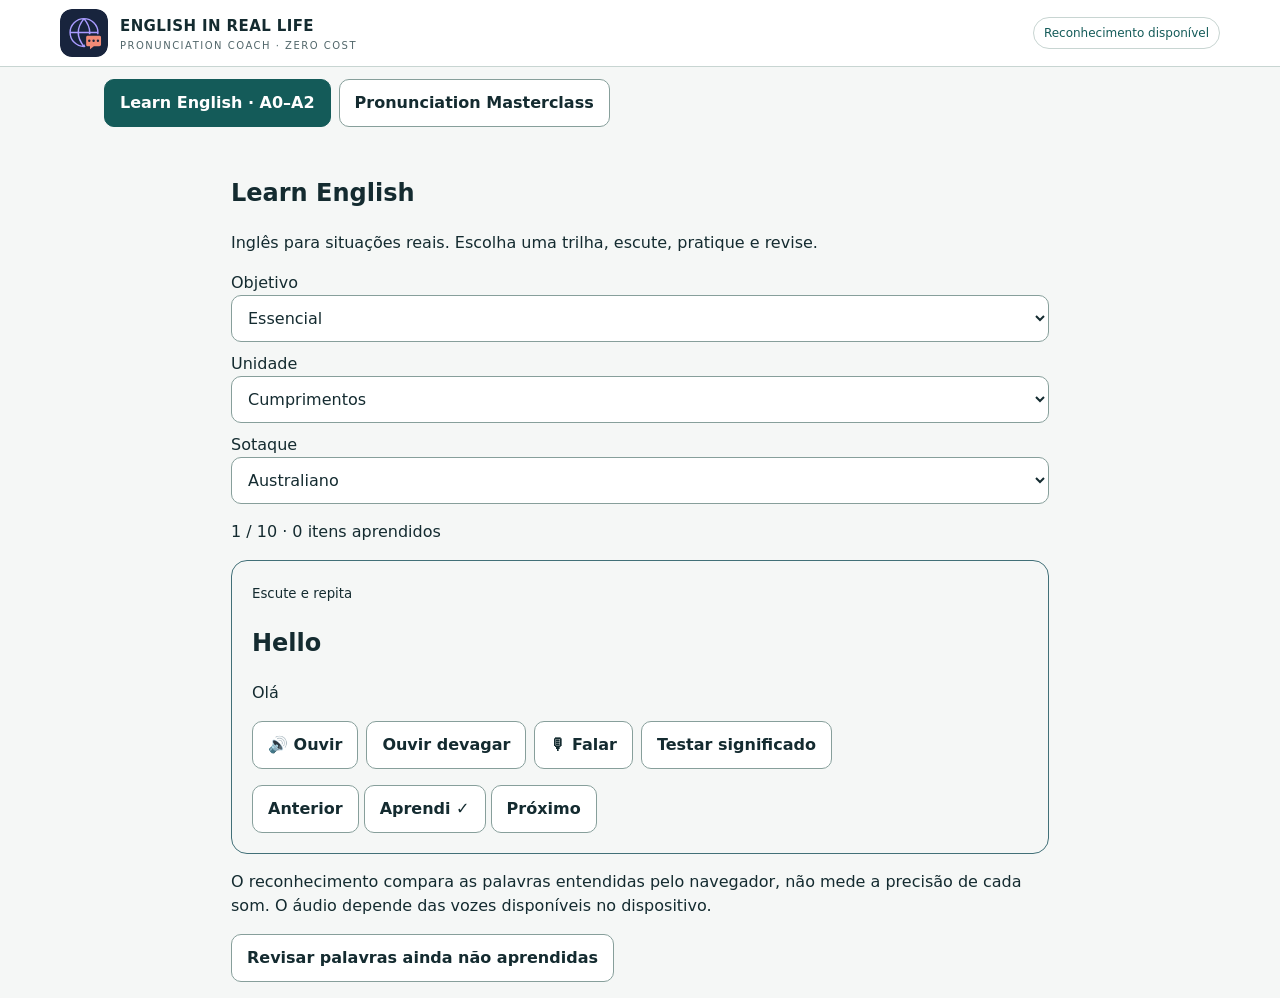
==== commit d429c1fa: "Apply compact visual UX to pronunciation shell without changing engine IDs" ====
--- a/index.html
+++ b/index.html
@@ -1,145 +1,15 @@
 <!doctype html><html lang="pt-BR"><head><meta charset="utf-8"><meta name="viewport" content="width=device-width,initial-scale=1"><meta name="theme-color" content="#071b27"><title>English in Real Life · Treinador Grátis</title><link rel="icon" type="image/svg+xml" href="logo.svg"><style>:root{font-family:Inter,system-ui,-apple-system,'Segoe UI',sans-serif;color:#ecf7f6;background:#071b27;font-size:15px}*{box-sizing:border-box}body{margin:0;background:radial-gradient(circle at 95% 0%,#174854 0,transparent 38%),#071b27}header{border-bottom:1px solid #244b56;background:#0a222ee8}.wrap{max-width:1200px;margin:auto;padding:0 20px}.head{display:flex;align-items:center;gap:12px;min-height:76px}.head strong{font-size:15px;letter-spacing:.4px}.head small{display:block;font-size:10px;color:#93b5be;letter-spacing:1.5px}.logo{display:block;width:48px;height:48px;flex:none;border-radius:12px}.tag{border-radius:30px;border:1px solid #3b6068;padding:6px 10px;color:#9fd9d2;font-size:11px;margin-left:auto}.hero{padding:35px 0 22px}.eyebrow{font-size:11px;letter-spacing:1.5px;font-weight:800;color:#83e9c4}.hero h1{font-size:clamp(30px,5vw,54px);line-height:1.08;margin:12px 0;letter-spacing:-1.5px}.hero h1 em{font-style:normal;color:#8eeac6}.hero p{color:#b6cbd0;max-width:690px}.card{background:#102c39;border:1px solid #2a505c;border-radius:18px;padding:20px}.settings{display:flex;align-items:end;gap:18px;flex-wrap:wrap;margin-bottom:20px}.settings>div:not(.hint){flex:1;min-width:180px}.settings .hint{flex:2;min-width:250px}.settings label{display:block;color:#b9d1d4;margin-bottom:7px;font-size:12px}select,input{width:100%;padding:12px;border:1px solid #3a5c66;background:#0a222e;color:#fff;border-radius:11px}.layout{display:grid;grid-template-columns:300px 1fr;gap:18px}.between{display:flex;align-items:center;justify-content:space-between;gap:12px}.sidebar h2{font-size:18px}.sidebar input{margin:10px 0 13px}.sidebar{max-height:790px;overflow:auto}.item{display:flex;justify-content:space-between;align-items:center;width:100%;background:#153542;border:1px solid #294b57;border-radius:11px;margin:6px 0;color:#e7f7f3;text-align:left;padding:10px;cursor:pointer}.item.active{border-color:#8deac6;background:#214c4b}.item small{color:#a3c4c8}.item.done{border-left:4px solid #8deac6}.lesson h2{font-size:54px;color:#8deac6;margin:13px 0 0}.lesson h3{font-size:22px;margin:0 0 9px}.lesson>p{color:#b7cdd0}.steps{display:grid;gap:8px;margin:18px 0}.step{display:flex;gap:12px;align-items:center;color:#c0d5d9;font-size:13px}.step b{border-radius:9px;background:#21545a;color:#9cf5d2;min-width:28px;height:28px;display:grid;place-items:center}.practice{padding:22px;border-radius:15px;background:#08242f;border:1px solid #2c5960;text-align:center}.target{font-size:clamp(31px,6vw,50px);font-weight:800;letter-spacing:-1px;margin:10px 0}.practice p{color:#a5c4c9}.controls{display:flex;gap:10px;justify-content:center;flex-wrap:wrap}button{border:1px solid #45636a;background:#214350;color:#effcf7;padding:11px 15px;border-radius:11px;font-weight:750;cursor:pointer}button:hover:not(:disabled){filter:brightness(1.17)}button.primary{background:#89e7c5;color:#09272a;border-color:#89e7c5}button:disabled{opacity:.35;cursor:not-allowed}.hint{font-size:12px;color:#a0bac0;line-height:1.6}.result{background:#0b2531;border:1px solid #2c4c59;border-radius:14px;padding:18px;margin:16px 0;min-height:75px}.result h3{font-size:18px;margin:0 0 10px}.score{font-size:39px;color:#91e9ca;font-weight:850}.metrics{display:flex;flex-wrap:wrap;gap:9px;margin:12px 0}.metric{background:#1c404b;border-radius:10px;padding:10px;min-width:100px}.metric strong{display:block;font-size:20px}.metric small{color:#a9c5c9}.words{display:flex;flex-wrap:wrap;gap:6px}.word{border-radius:7px;padding:6px 9px;background:#31515b}.word.low{background:#654539}.actions{margin-top:12px}.bottom{margin:20px 0 50px}.bottom p{color:#b6cbd0}@media(max-width:750px){.layout{grid-template-columns:1fr}.sidebar{max-height:225px}.head .tag{font-size:10px}.wrap{padding:0 14px}.hero{padding:23px 0 16px}.card{padding:15px}.lesson h2{font-size:46px}.practice{padding:16px}.settings{gap:12px}}
-</style><style>.step.active{color:#92e9c8;font-weight:800}.result.good{border-color:#6bba9e}.result.warn{border-color:#b89654}.recorded{margin-top:10px;width:100%}.modebadge{display:inline-block;background:#174838;color:#a8f3cf;border-radius:8px;padding:5px 9px;font-size:12px}.secondary{color:#c6d7db;font-size:13px}.wordchip{display:inline-block;background:#234a56;padding:5px 8px;border-radius:7px;margin:3px}.wordchip.bad{background:#6b3f35}.rowbuttons{display:flex;gap:8px;flex-wrap:wrap;margin:12px 0}.links a{color:#8eeac6}.guide{border-left:3px solid #89e7c5;padding-left:13px;margin:15px 0}.warning{background:#423625;border-radius:9px;padding:12px;color:#f2d8a3;font-size:12px}.result p{line-height:1.65}.audiofile{display:block;margin-top:10px;color:#89e7c5}.tiny{font-size:12px;color:#a9c4c9}.hide{display:none}.practice{margin-top:12px}.card.settings{margin-bottom:20px}@media(max-width:750px){.sidebar{max-height:160px}.controls button{flex:1}.result{padding:14px}}</style></head><body>
-<header><div class="wrap head"><img class="logo" src="logo.svg" alt="English in Real Life" decoding="async" width="48" height="48"><div><strong>ENGLISH IN REAL LIFE</strong><small>PRONUNCIATION COACH · ZERO COST</small></div><span class="tag" id="status">Verificando microfone...</span></div></header>
-<nav style="display:flex;gap:8px;max-width:1100px;margin:12px auto;padding:0 14px"><button onclick="switchCourse(true)">Learn English · A0–A2</button><button onclick="switchCourse(false)">Pronunciation Masterclass</button></nav><section id="beginner" style="max-width:850px;margin:auto;padding:16px"><h1>Learn English</h1><p>Inglês para situações reais. Escolha uma trilha, escute, pratique e revise.</p><div style="display:grid;gap:10px"><label>Objetivo <select id="bgoal"></select></label><label>Unidade <select id="bunit"></select></label><label id="careerLabel" hidden>Profissão (opcional) <input id="bcareer" placeholder="Sua profissão"><small> Escolha uma unidade profissional disponível. O campo não gera conteúdo novo automaticamente.</small></label><label>Sotaque <select id="blang"><option value="en-AU">Australiano</option><option value="en-US">Americano</option><option value="en-GB">Britânico</option></select></label></div><p id="bprogress"></p><article style="border:1px solid #427078;border-radius:16px;padding:20px"><small id="bmode"></small><h2 id="bword"></h2><p id="bmeaning"></p><div style="display:flex;flex-wrap:wrap;gap:8px"><button onclick="bsay(0.85)">🔊 Ouvir</button><button onclick="bsay(0.6)">Ouvir devagar</button><button id="bmic" onclick="brec()">🎙 Falar</button><button onclick="bquiz()">Testar significado</button></div><div id="bquiz"></div><p id="bfeedback" aria-live="polite"></p><button onclick="bmove(-1)">Anterior</button> <button onclick="bmark()">Aprendi ✓</button> <button onclick="bmove(1)">Próximo</button></article><p>O reconhecimento compara as palavras entendidas pelo navegador, não mede a precisão de cada som. O áudio depende das vozes disponíveis no dispositivo.</p><button onclick="breview()">Revisar palavras ainda não aprendidas</button></section><main class="wrap"><div class="hero"><span class="eyebrow">OUÇA · FALE · RECEBA FEEDBACK · REPITA</span><h1>Pronúncia com <em>prática de verdade.</em></h1><p>48 alvos, 3 etapas por som, voz australiana quando disponível e feedback gratuito por reconhecimento de fala do navegador. Sem Azure, chave de API, assinatura ou servidor pago.</p><span class="modebadge">100% sem cobrança de API</span></div>
-<section class="card settings"><div><label for="locale">Idioma do reconhecimento</label><select id="locale"><option value="en-AU">🇦🇺 Australiano (padrão)</option><option value="en-US">🇺🇸 Americano (alternativa)</option><option value="en-GB">🇬🇧 Britânico</option></select></div><div><label for="threshold">Critério de avanço</label><select id="threshold"><option value="manual" selected>Após feedback · eu decido</option><option value="strict">Só quando reconhecido corretamente</option></select></div><div class="hint">Não há nota fonética artificial: a ferramenta mostra o que entendeu, compara com o texto e oferece orientações de articulação. Isso mede reconhecimento de palavras, não qualidade exata de cada fonema.</div></section>
-<div class="layout"><aside class="card sidebar"><div class="between"><h2>Atlas dos sons</h2><span id="progress">0/48</span></div><input id="search" placeholder="Buscar som ou palavra" aria-label="Buscar som"><div id="catalog"></div></aside>
-<section class="card lesson"><div class="between"><span class="eyebrow" id="lessonNum">ALVO 01 / 48</span><span class="tag" id="lessonGroup">VOGAIS</span></div><h2 id="ipa">/ɪ/</h2><h3 id="soundTitle">I relaxado</h3><p class="guide" id="description"></p><section id="guided3" style="border:1px solid #477a80;border-radius:14px;padding:16px;margin:16px 0"></section><div class="steps"><div class="step" id="step1"><b>1</b><span>Ouça o modelo e observe a articulação.</span></div><div class="step" id="step2"><b>2</b><span>Fale no microfone e veja o que o navegador entendeu.</span></div><div class="step" id="step3"><b>3</b><span>Analise o feedback, repita ou avance.</span></div></div>
-<div class="practice"><span class="eyebrow" id="taskLabel">ETAPA 1 · PALAVRA</span><div class="target" id="target">ship</div><p id="translation"></p><div class="controls"><button id="listen">▶ Ouvir modelo</button><button class="primary" id="record">🎙 Falar e conferir</button></div><p class="hint" id="micHint">Ao tocar em “Falar e conferir”, autorize o microfone e diga a expressão.</p></div>
+</style><style>.step.active{color:#92e9c8;font-weight:800}.result.good{border-color:#6bba9e}.result.warn{border-color:#b89654}.recorded{margin-top:10px;width:100%}.modebadge{display:inline-block;background:#174838;color:#a8f3cf;border-radius:8px;padding:5px 9px;font-size:12px}.secondary{color:#c6d7db;font-size:13px}.wordchip{display:inline-block;background:#234a56;padding:5px 8px;border-radius:7px;margin:3px}.wordchip.bad{background:#6b3f35}.rowbuttons{display:flex;gap:8px;flex-wrap:wrap;margin:12px 0}.links a{color:#8eeac6}.guide{border-left:3px solid #89e7c5;padding-left:13px;margin:15px 0}.warning{background:#423625;border-radius:9px;padding:12px;color:#f2d8a3;font-size:12px}.result p{line-height:1.65}.audiofile{display:block;margin-top:10px;color:#89e7c5}.tiny{font-size:12px;color:#a9c4c9}.hide{display:none}.practice{margin-top:12px}.card.settings{margin-bottom:20px}@media(max-width:750px){.sidebar{max-height:160px}.controls button{flex:1}.result{padding:14px}}</style><link rel="stylesheet" href="./pronunciation/lab.css"><link rel="stylesheet" href="./visual-ux/theme.css"></head><body>
+<header><div class="wrap head"><img class="logo" src="logo.svg" alt="English in Real Life" width="48" height="48"><div><strong>ENGLISH IN REAL LIFE</strong><small>PRONUNCIATION COACH · ZERO COST</small></div><span class="tag" id="status">Verificando microfone...</span></div></header>
+<nav aria-label="Cursos" style="display:flex;gap:8px;max-width:1100px;margin:12px auto;padding:0 14px"><button id="navBeginner" aria-pressed="true" onclick="switchCourse(true)">Learn English · A0–A2</button><button id="navPronunciation" aria-pressed="false" onclick="switchCourse(false)">Pronunciation Masterclass</button></nav><section id="beginner" style="max-width:850px;margin:auto;padding:16px"><h1>Learn English</h1><p>Inglês para situações reais. Escolha uma trilha, escute, pratique e revise.</p><div style="display:grid;gap:10px"><label>Objetivo <select id="bgoal"></select></label><label>Unidade <select id="bunit"></select></label><label id="careerLabel" hidden>Profissão (opcional) <input id="bcareer" placeholder="Sua profissão"><small> Escolha uma unidade profissional disponível. O campo não gera conteúdo novo automaticamente.</small></label><label>Sotaque <select id="blang"><option value="en-AU">Australiano</option><option value="en-US">Americano</option><option value="en-GB">Britânico</option></select></label></div><p id="bprogress"></p><article style="border:1px solid #427078;border-radius:16px;padding:20px"><small id="bmode"></small><h2 id="bword"></h2><p id="bmeaning"></p><div style="display:flex;flex-wrap:wrap;gap:8px"><button onclick="bsay(0.85)">🔊 Ouvir</button><button onclick="bsay(0.6)">Ouvir devagar</button><button id="bmic" onclick="brec()">🎙 Falar</button><button onclick="bquiz()">Testar significado</button></div><div id="bquiz"></div><p id="bfeedback" aria-live="polite"></p><button onclick="bmove(-1)">Anterior</button> <button onclick="bmark()">Aprendi ✓</button> <button onclick="bmove(1)">Próximo</button></article><p>O reconhecimento compara as palavras entendidas pelo navegador, não mede a precisão de cada som. O áudio depende das vozes disponíveis no dispositivo.</p><button onclick="breview()">Revisar palavras ainda não aprendidas</button></section><main class="wrap" hidden><div class="hero"><span class="eyebrow">OUÇA · FALE · RECEBA FEEDBACK · REPITA</span><h1>Treine sua <em>pronúncia.</em></h1><p>48 sons · Ouça, fale e evolua.</p></div>
+<details class="ux-disclosure"><summary>Configurações de treino</summary><section class="card settings"><div><label for="locale">Idioma do reconhecimento</label><select id="locale"><option value="en-AU">🇦🇺 Australiano (padrão)</option><option value="en-US">🇺🇸 Americano (alternativa)</option><option value="en-GB">🇬🇧 Britânico</option></select></div><div><label for="threshold">Critério de avanço</label><select id="threshold"><option value="manual" selected>Após feedback · eu decido</option><option value="strict">Só quando reconhecido corretamente</option></select></div><div class="hint">Não há nota fonética artificial: a ferramenta mostra o que entendeu, compara com o texto e oferece orientações de articulação. Isso mede reconhecimento de palavras, não qualidade exata de cada fonema.</div></section></details>
+<details class="ux-disclosure"><summary>Explorar os 48 sons</summary><aside class="card sidebar"><div class="between"><h2>Atlas dos sons</h2><span id="progress">0/48</span></div><input id="search" placeholder="Buscar som ou palavra" aria-label="Buscar som"><div id="catalog"></div></aside></details><div class="layout">
+<section class="card lesson"><div class="between"><span class="eyebrow" id="lessonNum">ALVO 01 / 48</span><span class="tag" id="lessonGroup">VOGAIS</span></div><h2 id="ipa">/ɪ/</h2><h3 id="soundTitle">I relaxado</h3><p class="guide" id="description"></p><section id="guided3" class="lab" aria-label="Laboratório de pronúncia"></section><div class="steps"><div class="step" id="step1"><b>1</b><span>Ouça o modelo e observe a articulação.</span></div><div class="step" id="step2"><b>2</b><span>Fale no microfone e veja o que o navegador entendeu.</span></div><div class="step" id="step3"><b>3</b><span>Analise o feedback, repita ou avance.</span></div></div>
+<div class="practice"><span class="eyebrow" id="taskLabel">ETAPA 1 · PALAVRA</span><div class="target" id="target">ship</div><p id="translation"></p><div class="controls"><button id="listen">▶ Ouvir modelo</button><button class="primary" id="record">🎙 Falar e conferir</button></div><p class="hint">O reconhecimento compara palavras, não avalia cada fonema.</p><p class="hint" id="micHint">Ao tocar em “Falar e conferir”, autorize o microfone e diga a expressão.</p></div>
 <div class="result" id="result" aria-live="polite"><p class="hint">O feedback aparecerá aqui após sua tentativa.</p></div>
-<div class="between actions"><button id="retry" disabled>↻ Tentar novamente</button><button id="next" disabled>Próxima etapa →</button></div><p class="hint">O próximo passo só é liberado depois de uma tentativa com feedback. Se o navegador não reconhecer a fala, você pode tentar novamente ou continuar manualmente.</p>
+<div class="between actions"><button id="retry" disabled>↻ Tentar novamente</button><button id="next" disabled>Próxima etapa →</button></div><p class="hint">No modo flexível, você pode avançar após o feedback ou quando o reconhecimento estiver indisponível. No modo estrito, a transcrição precisa corresponder à expressão.</p>
 </section></div>
-<section class="card bottom"><h2>O que é realmente gratuito?</h2><p>O áudio usa a síntese de voz disponível no celular. O reconhecimento usa a API de fala do navegador (quando compatível). Não contratamos serviços de avaliação fonética nem atribuímos notas fictícias.</p><p><strong>Privacidade:</strong> em alguns navegadores, o reconhecimento de fala envia o áudio ao provedor do navegador. Não enviamos nem armazenamos o áudio em um servidor próprio. O progresso é salvo apenas no dispositivo. O site precisa de HTTPS para usar o microfone quando publicado.</p><p class="links"><a href="https://www.youtube.com/playlist?list=PLD6B222E02447DC07" target="_blank" rel="noopener">BBC · Vídeos dos 44 sons ↗</a> · <a href="https://www.youtube.com/results?search_query=Australian+English+pronunciation+mmmEnglish" target="_blank" rel="noopener">Vídeos australianos ↗</a></p></section>
-</main><script>const raw=[
-['/ɪ/','I relaxado','ship','sheep','My shift starts at three.','Língua alta, ligeiramente relaxada; não pronuncie como o I longo.'],
-['/iː/','I longo','sheep','ship','Please leave the green tray here.','Língua alta e frontal, vogal tensa; contraste com ship.'],
-['/e/','É de bed','bed','bad','There are ten boxes left.','Língua anterior, altura média; não abra tanto quanto /æ/.'],
-['/æ/','A aberto','bad','bed','Can you give me a hand?','Abra mais a mandíbula e mantenha a língua à frente.'],
-['/ɑː/','A longo','car','cup','The car is parked outside.','Vogal baixa e posterior; no modelo australiano não force R final.'],
-['/ɒ/','Ó curto','hot','law','This box is not on the pallet.','Lábios arredondados e vogal curta; característica de muitas variedades australianas.'],
-['/ɔː/','Ó longo','law','hot','We walk to work sometimes.','Lábios arredondados, vogal mais sustentada.'],
-['/ʊ/','U relaxado','full','fool','Have a look at this plant.','Língua alta posterior, mas relaxada.'],
-['/uː/','U longo','fool','full','The blue boxes are in the next room.','Vogal alta posterior e sustentada; compare full e fool.'],
-['/ʌ/','Â de cup','cup','car','I got lucky with my new job.','Mandíbula moderadamente aberta; não nasalize como o ã português.'],
-['/ɜː/','Vogal de nurse','work','about','I work in a warehouse.','Língua central; no australiano work não tem R consonantal.'],
-['/ə/','Schwa','about','work','I need to check the plants.','Vogal central muito breve, em sílaba sem destaque.'],
-['/eɪ/','Ditongo de day','day','bed','I take the train every day.','Deslize de uma vogal média anterior para posição mais alta.'],
-['/aɪ/','Ditongo de time','time','Tim','What time does your shift finish?','Comece aberto e deslize para /ɪ/.'],
-['/ɔɪ/','Ditongo de boy','boy','buy','I really enjoy dancing.','Comece arredondado e deslize para a frente.'],
-['/aʊ/','Ditongo de now','now','no','I am heading out now.','Comece aberto e arredonde os lábios ao terminar.'],
-['/əʊ/','Ditongo de go','go','got','I usually go home after work.','Em inglês australiano o ditongo pode soar /əʉ/.'],
-['/ɪə/','Ditongo de near','near','knee','Come over here for a second.','Deslize de posição alta frontal ao centro; sem R final forçado.'],
-['/eə/','Ditongo de hair','hair','head','Can you leave it over there?','Comece anterior média e deslize para o centro.'],
-['/ʊə/','Ditongo de tour','tour','law','We are taking a tour of the nursery.','Varia muito entre sotaques; muitos falantes fundem esse ditongo.'],
-['/p/','P sem voz','pack','back','Please pack these plants.','Feche os lábios e solte ar sem voz.'],
-['/b/','B com voz','back','pack','Put the bags in the box.','Feche os lábios e solte com vibração da voz.'],
-['/t/','T de tea','tea','day','Take the tray to the table.','Toque a crista atrás dos dentes e solte o ar.'],
-['/d/','D de day','day','tea','Do you need these seeds?','Mesmo ponto do T, mas com voz.'],
-['/k/','K de key','coat','goat','Could you check the stock?','Parte de trás da língua toca o palato mole, sem voz.'],
-['/g/','G de go','goat','coat','Go through the garden gate.','Parte posterior da língua toca o palato mole, com voz.'],
-['/f/','F sem voz','fan','van','My shift finishes at five.','Dentes superiores encostam no lábio inferior; ar contínuo.'],
-['/v/','V com voz','van','fan','We have five boxes to move.','Mesma posição do F, com vibração.'],
-['/θ/','TH sem voz','thin','tin','I think there are three trays.','Ponta da língua perto dos dentes; sopre sem voz.'],
-['/ð/','TH com voz','then','den','These are the ones I need.','Língua perto dos dentes e vibração da voz.'],
-['/s/','S sem voz','sip','zip','These plants need more space.','Ar passa por um canal estreito, sem vibração.'],
-['/z/','Z com voz','zip','sip','Please move those bags.','Como S, mas com voz.'],
-['/ʃ/','SH de shift','ship','chip','She checked my shift.','Língua um pouco recuada; fricção contínua sem voz.'],
-['/ʒ/','Som de measure','pleasure','pressure','We measure the temperature.','Semelhante ao J brasileiro de já, com fricção e voz.'],
-['/h/','H soprado','heat','eat','Can you help me here?','Sopro suave na glote, sem R gutural.'],
-['/tʃ/','CH de check','chip','ship','Could you check this chair?','Fechamento de T seguido de SH em uma única consoante.'],
-['/dʒ/','J de job','job','chop','I have got a job near the city.','Fechamento de D seguido de fricção sonora.'],
-['/m/','M nasal','sum','sun','Meet me in the morning.','Lábios fechados; ar pelo nariz.'],
-['/n/','N nasal','sun','sum','No, the nursery is nearby.','Ponta da língua na crista atrás dos dentes; ar nasal.'],
-['/ŋ/','NG de sing','sing','sin','I enjoy working outdoors.','Dorso da língua no palato mole; sem G extra no fim.'],
-['/l/','L claro','light','right','The leaves look healthy.','Ponta da língua na crista; ar escapa pelas laterais.'],
-['/r/','R inglês','right','light','Turn right at the next road.','Língua elevada sem vibração repetida; R aproximante.'],
-['/j/','Y consonantal','yet','jet','Yes, you can use this one.','Deslize rápido como o início de I longo.'],
-['/w/','W de water','west','vest','We need more water.','Arredonde os lábios e deslize para a vogal.'],
-['[ɾ]','T/D rápido','water','waiter','I need a bottle of water.','Toque alveolar muito breve; depende do sotaque e contexto.'],
-['[ʔ]','Parada glotal','button','butter','Put the button on the right side.','Interrompa o fluxo de ar brevemente na glote; uso variável.'],
-['[ɫ]','L escuro','full','fool','Fill the milk bottle carefully.','Eleve o dorso da língua ao produzir L final.'],
-['linking R','R de ligação','far away','far','There are more apples over there.','No australiano, ligue o R quando a palavra seguinte começa com vogal.']
-];
-const $=s=>document.querySelector(s);
-const sounds=raw.map((r,i)=>({ipa:r[0],title:r[1],word:r[2],contrast:r[3],sentence:r[4],guide:r[5],group:i<12?'Vogais':i<20?'Ditongos':i<44?'Consoantes':'Extras'}));
-const storage={get(k){try{return localStorage.getItem(k)}catch{return null}},set(k,v){try{localStorage.setItem(k,v)}catch{}}};
-let current=0,stage=0,assessed=false,busy=false,activeRecognition=null,completed=new Set(JSON.parse(storage.get('coach_free_done_v1')||'[]'));
-const tasks=()=>{let s=sounds[current];return [{text:s.word,label:'PALAVRA',tip:'Diga somente esta palavra. Compare o som com o exemplo.'},{text:`${s.word}, ${s.contrast}`,label:'CONTRASTE',tip:'Diga as duas palavras com uma pausa curta. O reconhecimento pode não distinguir todas as vogais.'},{text:s.sentence,label:'FRASE REAL',tip:'Leia a frase inteira, com ritmo natural.'}]};
-const escapeHTML=s=>String(s).replace(/[&<>"']/g,c=>({'&':'&amp;','<':'&lt;','>':'&gt;','"':'&quot;'}[c]));
-const normalize=s=>String(s).toLowerCase().normalize('NFKD').replace(/[^a-z\s]/g,' ').replace(/\s+/g,' ').trim();
-const wordList=s=>normalize(s).split(' ').filter(Boolean);
-function editDistance(a,b){let dp=Array.from({length:a.length+1},(_,i)=>i);for(let j=1;j<=b.length;j++){let next=[j];for(let i=1;i<=a.length;i++)next[i]=Math.min(next[i-1]+1,dp[i]+1,dp[i-1]+(a[i-1]===b[j-1]?0:1));dp=next;}return dp[a.length]}
-function compare(expected,actual){let e=wordList(expected),a=wordList(actual);let matched=e.map((w,i)=>a[i]===w);return {e,a,matched,exact:normalize(expected)===normalize(actual),distance:editDistance(e,a)}}
-function renderCatalog(){let q=$('#search').value.toLowerCase();$('#catalog').innerHTML='';sounds.forEach((s,i)=>{if(!`${s.ipa} ${s.title} ${s.word}`.toLowerCase().includes(q))return;let b=document.createElement('button');b.className='item '+(i===current?'active ':'')+(completed.has(i)?'done':'');b.innerHTML=`<span><strong>${escapeHTML(s.ipa)}</strong> · ${escapeHTML(s.title)}<br><small>${escapeHTML(s.word)} · ${escapeHTML(s.group)}</small></span><span>${completed.has(i)?'✓':'›'}</span>`;b.onclick=()=>{stopRec();current=i;stage=0;assessed=false;render()};$('#catalog').append(b)});$('#progress').textContent=completed.size+'/48'}
-const guidedData=[["ship","sheep","I de vida em direção ao Ê de você","Abaixe ligeiramente a língua e relaxe os lábios. Não chegue ao Ê. SH é o CH de chuva. Feche os lábios no P sem acrescentar I."],["sheep","ship","I de vida","Língua alta e à frente. Sustente a vogal um pouco mais. SH é CH de chuva."],["bed","bad","É de pé, ajustado ao sotaque","Mantenha a língua à frente. No australiano a vogal pode soar mais fechada. Termine no D sem acrescentar I."],["bad","bed","Entre É e A","Parta do É de pé e abra mais a mandíbula, mantendo a língua à frente."],["car","cup","A aberto de pá","Abra a mandíbula e relaxe a língua. No australiano não pronuncie o R final de car isolado."]];
-function guidedVoice(t,lang,rate){if(!window.speechSynthesis)return;speechSynthesis.cancel();const u=new SpeechSynthesisUtterance(t);u.lang=lang;u.rate=rate;const v=speechSynthesis.getVoices();u.voice=v.find(x=>x.lang.toLowerCase()===lang.toLowerCase())||v.find(x=>x.lang.startsWith(lang.split('-')[0]))||null;speechSynthesis.speak(u)}
-function guidedRender(){const el=$('#guided3'),sound=sounds[current],d=guidedData.find(x=>x[0]===sound.word.toLowerCase());el.innerHTML='<h3>Laboratório de sons · 3.0</h3><p><b>'+escapeHTML(d?d[2]:'Antes de falar')+'</b></p><p>'+escapeHTML(d?d[3]:sound.guide)+'</p><button id="guidedNarrate">🔊 Explicação em português</button>';$('#guidedNarrate').onclick=()=>guidedVoice(d?d[3]:sound.guide,'pt-BR',.9);if(!d)return;el.insertAdjacentHTML('beforeend','<h4>Escute e compare</h4><button id="guidedA">'+d[0]+'</button> <button id="guidedB">'+d[1]+'</button><h4>Treine o ouvido</h4><button id="guidedQuiz">▶ Palavra surpresa</button><p><button id="guidedGuessA">'+d[0]+'</button> <button id="guidedGuessB">'+d[1]+'</button></p><p id="guidedFeedback" aria-live="polite">Ouça antes de escolher.</p><h4>Pratique devagar</h4><button id="guidedSlowA">🐢 '+d[0]+'</button> <button id="guidedSlowB">🐢 '+d[1]+'</button><p>Repita cada palavra três vezes antes de usar o microfone.</p><a style="color:#8eeac6" target="_blank" rel="noopener" href="https://www.youtube.com/results?search_query='+encodeURIComponent('Australian English pronunciation '+d[0]+' '+d[1]+' mouth position')+'">Buscar demonstrações em vídeo ↗</a>');let answer=null;const say=(i,r)=>guidedVoice(d[i],$('#locale').value,r);$('#guidedA').onclick=()=>say(0,.85);$('#guidedB').onclick=()=>say(1,.85);$('#guidedSlowA').onclick=()=>say(0,.6);$('#guidedSlowB').onclick=()=>say(1,.6);$('#guidedQuiz').onclick=()=>{answer=Math.random()<.5?0:1;$('#guidedFeedback').textContent='Qual palavra você ouviu?';say(answer,.85)};[0,1].forEach(i=>$(i?'#guidedGuessB':'#guidedGuessA').onclick=()=>{$('#guidedFeedback').textContent=answer===null?'Ouça primeiro.':answer===i?'Correto!':'Você ouviu '+d[answer]+'. Compare e tente novamente.'});}
-
-const lab4=[["I de vida → Ê de você","Relaxe a língua e abaixe-a um pouco; não chegue ao Ê. Compare ship e sheep."],["I de vida","Eleve a frente da língua; sustente a vogal sem apertar a mandíbula."],["É de pé → Ê","Mantenha a língua anterior; ajuste ao modelo australiano, geralmente mais fechado."],["É de pé → A","Abra a mandíbula mantendo a língua à frente; o australiano pode ter uma vogal mais aberta."],["A de pá","Abra a boca e mantenha a língua baixa; sem R final no australiano."],["Ó de avó","Arredonde suavemente os lábios e mantenha a vogal breve."],["Ô/Ó como ponto de partida","Arredonde os lábios e sustente a vogal; ajuste ao modelo."],["U de tudo relaxado","Abaixe um pouco a língua e relaxe o arredondamento."],["U de tudo","Sustente a vogal; no australiano a língua pode ficar mais central."],["A de cama, sem nasalizar","Relaxe a mandíbula; não transforme em Ã."],["Sem equivalente direto","Mantenha a língua central e os lábios neutros; sustente sem R consonantal no australiano."],["Vogal neutra átona","Relaxe tudo; diga a primeira sílaba de about rapidamente, sem destaque."],["Ê → I","Deslize continuamente, sem separar em duas sílabas."],["AI de pai","Comece aberto e termine com língua mais alta e anterior."],["ÓI de dói","Comece arredondado e termine com língua anterior."],["AU de mau","Abra a mandíbula e depois arredonde os lábios."],["ÔU como aproximação","Deslize de uma vogal central para uma mais alta e arredondada."],["I → vogal neutra","Relaxe a língua no final; alguns australianos usam uma vogal longa."],["É → vogal neutra","Mantenha a frente da língua ativa; muitos australianos usam vogal longa."],["U → vogal neutra","Compare com o modelo; este contraste varia e pode desaparecer."],["P de pato","Feche os lábios, acumule ar e solte; no início tônico pode haver sopro."],["B de bola","Feche os lábios e solte com voz; não acrescente I final."],["T de tatu","Toque atrás dos dentes superiores; evite TCH antes de I."],["D de dado","Toque a crista alveolar e solte com voz; evite DJ antes de I."],["C de casa","Encoste o dorso da língua no palato mole e solte sem voz."],["G de gato","Mesmo fechamento do K, com voz."],["F de faca","Dentes superiores no lábio inferior; mantenha o ar contínuo."],["V de vaca","Mesma posição do F, com vibração na garganta."],["Sem equivalente","Ponta da língua entre ou junto aos dentes; sopre sem voz, sem virar T ou F."],["TH com voz","Mesma posição do TH anterior; vibre a garganta, sem virar D."],["S de sapo","Crie um canal estreito para o ar, sem voz."],["Z de zebra","Mesmo canal do S, com voz."],["CH de chuva","Fricção contínua; não comece com T."],["J de janela","Fricção contínua com voz; não acrescente D."],["Sopro suave","Solte ar pela glote, sem raspar a garganta."],["TI de tia (mineiro)","Feche como T e solte como CH, numa única consoante."],["DI de dia (mineiro)","Feche como D e solte como J, numa única consoante."],["M de mala","Feche os lábios; deixe o ar sair pelo nariz."],["N de nada","Ponta da língua na crista; ar pelo nariz."],["N de banco, sem K","Eleve o dorso da língua; deixe o ar sair pelo nariz, sem G final."],["L de lata","Ponta da língua na crista; ar pelas laterais."],["R sem equivalente direto","Eleve ou curve a língua sem tocar a crista; não vibre."],["I de iate","Deslize rapidamente para a vogal seguinte."],["U de quase","Arredonde os lábios e deslize para a vogal; não use V."],["R simples de caro","Toque a crista uma vez, muito rapidamente; comum em water americano e também variável na Austrália."],["Interrupção da voz","Feche brevemente a glote, sem apertar com força; uso variável."],["L final, não U","Ponta da língua na crista e dorso elevado; evite vocalizar como no português."],["R de ligação","Em sotaques não róticos, ligue o R histórico à vogal seguinte, como far away."]];
-let labRecorder=null,labStream=null,labURL=null,labToken=0;
-function lab4Render(){const el=$('#guided3'),d=lab4[current],a=sounds[current];const token=++labToken;if(labRecorder&&labRecorder.state!=='inactive')labRecorder.stop();if(labStream)labStream.getTracks().forEach(t=>t.stop());if(labURL){URL.revokeObjectURL(labURL);labURL=null;}const vowel=current<20;const heights=[.22,.08,.45,.75,.9,.75,.5,.25,.1,.65,.5,.5,.45,.85,.65,.85,.5,.2,.45,.25];const y=35+85*(heights[current]||.5);el.insertAdjacentHTML('beforeend','<hr><h3>Laboratório 4.0 · Articulação</h3><p><b>Referência brasileira: '+escapeHTML(d[0])+'</b></p><p>'+escapeHTML(d[1])+'</p><button id="labNarrate">🔊 Ouvir orientação</button>'+ (vowel?'<svg viewBox="0 0 320 150" width="100%" role="img" aria-label="Esquema de abertura vocálica"><path d="M35 25 L285 25 L230 125 L130 125 Z" fill="none" stroke="#8eeac6"/><text x="40" y="18" fill="#b6cbd0" font-size="12">Fechada</text><text x="125" y="145" fill="#b6cbd0" font-size="12">Aberta</text><circle cx="150" cy="'+y+'" r="8" fill="#8eeac6"/><text x="165" y="'+(y+4)+'" fill="#fff" font-size="14">'+escapeHTML(a.ipa)+'</text></svg><small>Esquema simplificado de abertura, não posição anatômica exata.</small>':'')+'<h4>Compare sua voz</h4><p>Escute o modelo, grave sua voz e compare. A gravação fica apenas nesta página.</p><button id="labModel">▶ Modelo</button> <button id="labRec">🎙 Gravar</button> <button id="labStop" disabled>■ Parar</button><p id="labStatus" aria-live="polite"></p><audio id="labAudio" controls style="width:100%" hidden></audio><p><a style="color:#8eeac6" target="_blank" rel="noopener" href="https://www.youtube.com/results?search_query='+encodeURIComponent('English pronunciation '+a.word+' '+a.ipa+' articulation')+'">Buscar vídeo deste som ↗</a></p>');$('#labNarrate').onclick=()=>guidedVoice(d.join('. '),'pt-BR',.9);$('#labModel').onclick=()=>guidedVoice(a.word,$('#locale').value,.8);$('#labRec').onclick=async()=>{if(!navigator.mediaDevices||!window.MediaRecorder){$('#labStatus').textContent='Gravação indisponível neste navegador.';return;}$('#labRec').disabled=true;try{speechSynthesis.cancel();const stream=await navigator.mediaDevices.getUserMedia({audio:true});if(token!==labToken){stream.getTracks().forEach(t=>t.stop());return;}labStream=stream;const rec=new MediaRecorder(stream);labRecorder=rec;const chunks=[];rec.ondataavailable=e=>{if(e.data.size)chunks.push(e.data)};rec.onstop=()=>{stream.getTracks().forEach(t=>t.stop());if(token!==labToken)return;if(labURL)URL.revokeObjectURL(labURL);labURL=URL.createObjectURL(new Blob(chunks,{type:rec.mimeType||'audio/webm'}));$('#labAudio').src=labURL;$('#labAudio').hidden=false;$('#labRec').disabled=false;$('#labStop').disabled=true;$('#labStatus').textContent='Gravação pronta. Compare com o modelo.'};rec.start();$('#labStop').disabled=false;$('#labStatus').textContent='Gravando…';setTimeout(()=>{if(rec.state==='recording')rec.stop()},15000);}catch(e){if(labStream)labStream.getTracks().forEach(t=>t.stop());if(token===labToken){$('#labRec').disabled=false;$('#labStatus').textContent='Não foi possível gravar. Confira a permissão do microfone.'}}};$('#labStop').onclick=()=>{if(labRecorder&&labRecorder.state==='recording')labRecorder.stop()};}
-
-function articulation41(){const i=current,a=sounds[i],el=$('#guided3');const heights=[.22,.08,.42,.75,.9,.72,.48,.25,.12,.65,.45,.5,.45,.85,.65,.85,.5,.2,.45,.25];const group=i<20?'vogal':[20,21,37].includes(i)?'lábios':[26,27].includes(i)?'lábio inferior e dentes':[28,29].includes(i)?'língua junto aos dentes':[24,25,39].includes(i)?'palato mole':[32,33,35,36].includes(i)?'região pós-alveolar':[34,45].includes(i)?'glote':i===43?'lábios':i===42?'palato':'crista alveolar';const p=i<20?[135,75+35*heights[i]]:group==='lábios'?[48,85]:group==='lábio inferior e dentes'?[65,90]:group==='língua junto aos dentes'?[67,80]:group==='palato mole'?[170,65]:group==='glote'?[211,130]:group==='região pós-alveolar'?[110,60]:[88,65];const opening=i<20?10+25*heights[i]:15;el.insertAdjacentHTML('beforeend','<hr><h3>Mapa articulatório · 4.1</h3><p>Região de atenção: '+group+'</p><svg viewBox="0 0 300 180" width="100%" role="img" aria-label="Esquema lateral da boca"><path d="M50 76 Q75 45 126 45 Q185 42 209 77 L221 146" fill="none" stroke="#c6d5dc" stroke-width="5"/><path d="M50 '+(76+opening)+' Q82 145 165 145 L211 146" fill="none" stroke="#c6d5dc" stroke-width="5"/><path d="M63 73 L63 85 M73 68 L73 81" stroke="#fff" stroke-width="5"/><path d="M85 111 Q135 '+(i<20?p[1]:85)+' 185 122 Q150 142 95 132 Z" fill="#df8d9b"/><circle id="mouthTarget41" cx="'+p[0]+'" cy="'+p[1]+'" r="8" fill="#8eeac6"/><text x="12" y="165" font-size="11" fill="#c6d5dc">Frente da boca</text><text x="220" y="165" font-size="11" fill="#c6d5dc">Garganta</text></svg><small>Esquema simplificado de região de atenção, não posição anatômica exata. Siga a orientação escrita.</small><p><button id="mouthMove41">▶ Destacar região</button></p><h4>Treino em três passos</h4><p>Faça o movimento lentamente. Ouça e repita '+escapeHTML(a.word)+' três vezes. Compare com '+escapeHTML(a.contrast)+' e grave sua voz.</p><button id="compare41">🔊 Ouvir contraste</button><h4>Teste de percepção</h4><button id="quiz41">▶ Palavra surpresa</button><p><button id="guessA41">'+escapeHTML(a.word)+'</button> <button id="guessB41">'+escapeHTML(a.contrast)+'</button></p><p id="answer41" aria-live="polite">Escute antes de responder.</p><small>Nem todos os pares são mínimos; este teste mede reconhecimento auditivo.</small>');$('#mouthMove41').onclick=()=>{const c=$('#mouthTarget41');if(c.animate)c.animate([{opacity:1},{opacity:.2},{opacity:1}],{duration:900,iterations:2})};$('#compare41').onclick=()=>guidedVoice(a.word+', '+a.contrast,$('#locale').value,.8);let answer=null;$('#quiz41').onclick=()=>{answer=Math.random()<.5?0:1;$('#answer41').textContent='Qual você ouviu?';guidedVoice(answer?a.contrast:a.word,$('#locale').value,.85)};[0,1].forEach(n=>$(n?'#guessB41':'#guessA41').onclick=()=>{$('#answer41').textContent=answer===null?'Escute primeiro.':answer===n?'Correto!':'Você ouviu '+(answer?a.contrast:a.word)+'. Tente novamente.'});}
-
-const error42=["Não troque por I longo.","Não encurte até soar como ship.","Não abra até bad.","Não transforme em É ou A posterior.","Não pronuncie R final no australiano.","Não use Ô fechado automaticamente.","Não acrescente U final.","Não use U longo.","Não confunda com full.","Não nasalize.","Não acrescente R consonantal no australiano.","Não dê destaque à sílaba átona.","Não separe em duas sílabas.","Não termine com I forte separado.","Não separe Ó e I.","Não separe A e U.","Não copie o Ô português sem deslize.","Não force R final no australiano.","Não force R final no australiano.","Não force um ditongo que o falante modelo não usa.","Não acrescente I final.","Não acrescente I final.","Evite TCH em tea.","Evite DJ em day.","Não acrescente vogal após K.","Não acrescente vogal após G.","Não use voz.","Não substitua por F.","Não substitua por T, S ou F.","Não substitua por D ou Z.","Não use voz.","Não substitua por S.","Não acrescente T.","Não acrescente D.","Não raspe a garganta.","Não use apenas SH.","Não use apenas J.","Não abra os lábios antes de concluir.","Não transforme em M.","Não acrescente G final.","Não transforme L inicial em U.","Não use R vibrante.","Não acrescente uma sílaba I.","Não substitua por V.","Não faça R forte.","Não force a garganta.","Não transforme automaticamente em U.","Não acrescente R onde não existe historicamente."];
-function refine42(){const a=sounds[current],i=current,el=$('#guided3');const h=el.querySelector('h3');if(h)h.textContent='Laboratório de pronúncia · 4.2';const locale=$('#locale').value;const note=locale==='en-US'?'Modelo americano: o R histórico costuma ser pronunciado; vogais e ritmo variam regionalmente.':locale==='en-GB'?'Modelo britânico: a voz disponível pode representar diferentes regiões; muitos sotaques não pronunciam R final.':'Modelo australiano: muitos falantes não pronunciam R final antes de pausa ou consoante; as vogais variam entre falantes.';const special=i===4||i===10||i>=17&&i<=19||i===47?note:i===44?'O toque rápido de T/D ocorre em muitos contextos americanos e australianos; não é obrigatório em todos os sotaques.':i===45?'A parada glotal varia com contexto e região; não é requisito para uma fala clara.':note;const p=document.createElement('section');p.innerHTML='<h4>Erro comum a evitar</h4><p>'+escapeHTML(error42[i])+'</p><details><summary>Observações sobre o sotaque</summary><p>'+escapeHTML(special)+'</p><p>A voz sintetizada depende das vozes instaladas no dispositivo. A referência em português é aproximada.</p></details><p><a style="color:#8eeac6" target="_blank" rel="noopener" href="https://www.englishclub.com/pronunciation/phonemic-chart.php">Quadro fonético de referência ↗</a></p>';el.append(p);const headings=[...el.querySelectorAll('h3')];headings.slice(1).forEach(x=>{if(x.textContent.includes('4.0'))x.textContent='Articulação e gravação';if(x.textContent.includes('4.1'))x.textContent='Mapa da boca'});}
-
-function render(){guidedRender();lab4Render();articulation41();refine42();const s=sounds[current],t=tasks()[stage];$('#lessonNum').textContent=`ALVO ${String(current+1).padStart(2,'0')} / 48`;$('#lessonGroup').textContent=s.group;$('#ipa').textContent=s.ipa;$('#soundTitle').textContent=s.title;$('#description').textContent=s.guide;$('#taskLabel').textContent=`ETAPA ${stage+1}/3 · ${t.label}`;$('#target').textContent=t.text;$('#translation').textContent=t.tip;$('#next').disabled=true;$('#retry').disabled=true;$('#next').textContent=stage===2?'Concluir e próximo som →':'Próxima etapa →';$('#result').className='result';$('#result').innerHTML='<p class="hint">Ouça, fale e confira o resultado. Você poderá repetir antes de avançar.</p>';$('#record').disabled=false;$('#record').textContent='🎙 Falar e conferir';$('#micHint').textContent='Toque no microfone, autorize e fale uma vez.';[1,2,3].forEach(n=>$('#step'+n).classList.toggle('active',n===Math.min(3,assessed?3:2)));renderCatalog()}
-function speak(){if(!window.speechSynthesis){$('#micHint').textContent='A síntese de voz não está disponível neste navegador.';return;}speechSynthesis.cancel();let u=new SpeechSynthesisUtterance(tasks()[stage].text);u.lang=$('#locale').value;u.rate=.8;let voices=speechSynthesis.getVoices();u.voice=voices.find(x=>x.lang.toLowerCase()===u.lang.toLowerCase())||voices.find(x=>x.lang.toLowerCase().startsWith('en'))||null;speechSynthesis.speak(u)}
-function feedback(transcript,confidence){const expected=tasks()[stage].text,cmp=compare(expected,transcript);let note=cmp.exact?'O navegador reconheceu exatamente a expressão esperada. Agora confira se a articulação e o ritmo soaram naturais ao ouvir o modelo.':`O navegador entendeu algo diferente. Revise especialmente ${sounds[current].word} e o contraste ${sounds[current].contrast}. ${sounds[current].guide}`;
-let chips=cmp.e.map((w,i)=>`<span class="wordchip ${cmp.matched[i]?'':'bad'}">${escapeHTML(w)} ${cmp.matched[i]?'✓':'?'}</span>`).join('');
-$('#result').className='result '+(cmp.exact?'good':'warn');$('#result').innerHTML=`<h3>${cmp.exact?'✓ Reconhecido como esperado':'↻ Vamos ajustar'}</h3><p><strong>Você deveria dizer:</strong> ${escapeHTML(expected)}</p><p><strong>O navegador entendeu:</strong> ${escapeHTML(transcript||'(sem transcrição)')}</p><div>${chips}</div><p>${escapeHTML(note)}</p><p class="tiny">${Number.isFinite(confidence)?'Confiança interna do reconhecimento: '+Math.round(confidence*100)+'% (não é nota de pronúncia). ':' '}Um acerto não comprova articulação fonética perfeita; um erro também pode ser do reconhecedor.</p>`;
-assessed=true;$('#retry').disabled=false;$('#next').disabled=($('#threshold').value==='strict'&&!cmp.exact);if(!cmp.exact&&$('#threshold').value!=='strict'){const skip=document.createElement('button');skip.textContent='Avançar sem validar pronúncia';skip.onclick=()=>{$('#next').disabled=false;skip.disabled=true};$('#result').append(skip);}$('#step3').classList.add('active');$('#micHint').textContent=cmp.exact?'Você pode avançar ou repetir para consolidar.':'Repita com calma. No modo flexível, também pode avançar após conferir o feedback.';}
-function fail(msg){$('#result').className='result warn';$('#result').innerHTML=`<h3>Não foi possível reconhecer a fala</h3><p>${escapeHTML(msg)}</p><p class="tiny">Isso não significa que você pronunciou errado. Você pode tentar novamente ou avançar sem avaliação automática.</p><button id="manualContinue">Continuar sem reconhecimento</button>`;$('#manualContinue').onclick=()=>{assessed=true;$('#retry').disabled=false;$('#next').disabled=false;$('#result').innerHTML+='<p class="tiny">Avanço manual selecionado; nenhuma avaliação foi atribuída.</p>'};}
-let recTimeout=null,stopTimeout=null,recognitionId=0;
-function resetMic(){clearTimeout(recTimeout);clearTimeout(stopTimeout);busy=false;activeRecognition=null;$('#record').disabled=false;$('#record').textContent='🎙 Falar e conferir';$('#retry').disabled=false;}
-function stopRec(){
- if(!busy)return;
- $('#record').textContent='⏳ Encerrando...';$('#record').disabled=true;
- $('#micHint').textContent='Finalizando reconhecimento...';
- try{activeRecognition?.stop()}catch(e){}
- clearTimeout(stopTimeout);
- const id=recognitionId;
- stopTimeout=setTimeout(()=>{
-  if(id!==recognitionId||!busy)return;
-  try{activeRecognition?.abort()}catch(e){}
-  recognitionId++;resetMic();
-  fail('O reconhecimento não respondeu. O arquivo aberto por content://downloads pode impedir o serviço de voz. Experimente o site publicado em HTTPS.');
- },3000);
-}
-function startRec(){
- if(busy)return;
- const SR=window.SpeechRecognition||window.webkitSpeechRecognition;
- if(!SR){fail('Este navegador não oferece reconhecimento de voz. Experimente o Chrome atualizado.');return;}
- if(!window.isSecureContext){fail('O microfone exige uma página HTTPS. Arquivos locais não são confiáveis para este teste.');return;}
- const id=++recognitionId;
- busy=true;assessed=false;
- $('#retry').disabled=true;$('#next').disabled=true;$('#record').disabled=false;
- $('#record').textContent='● Ouvindo... toque para parar';
- $('#micHint').textContent='Diga a palavra e toque para encerrar. Limite de 12 segundos.';
- const rec=new SR();activeRecognition=rec;rec.lang=$('#locale').value;
- rec.continuous=false;rec.interimResults=false;rec.maxAlternatives=3;
- let got=false,err='';
- rec.onresult=e=>{
-  if(id!==recognitionId)return;
-  let a=e.results[e.resultIndex]||e.results[0];
-  if(!a||!a[0])return;
-  got=true;resetMic();feedback(a[0].transcript,a[0].confidence);
- };
- rec.onerror=e=>{
-  if(id!==recognitionId)return;
-  const map={'not-allowed':'Permissão negada: autorize o microfone no Chrome.','no-speech':'O navegador não detectou fala.','network':'Falha de rede no serviço de reconhecimento. Tente com internet ativa e o site em HTTPS.','audio-capture':'Não foi possível captar áudio do microfone.','service-not-allowed':'Serviço de reconhecimento não autorizado neste endereço.'};
-  err=map[e.error]||('Falha de reconhecimento: '+e.error);
-  resetMic();fail(err);
- };
- rec.onend=()=>{
-  if(id!==recognitionId)return;
-  if(!busy)return;
-  resetMic();if(!got)fail(err||'O navegador terminou sem devolver texto. Isso pode acontecer ao abrir por content://downloads.');
- };
- try{rec.start();recTimeout=setTimeout(()=>{if(id===recognitionId&&busy)stopRec()},12000)}
- catch(e){resetMic();fail('Não foi possível iniciar: '+e.message)}
-}
-$('#listen').onclick=speak;$('#record').onclick=()=>busy?stopRec():startRec();$('#retry').onclick=()=>{recognitionId++;try{activeRecognition?.abort()}catch(e){}resetMic();assessed=false;render()};$('#next').onclick=()=>{if(!assessed)return;if(stage<2)stage++;else{completed.add(current);storage.set('coach_free_done_v1',JSON.stringify([...completed]));current=(current+1)%sounds.length;stage=0}assessed=false;render()};$('#search').oninput=renderCatalog;$('#threshold').onchange=()=>{if(assessed)$('#micHint').textContent='Critério alterado. Repita a tentativa para atualizar o desbloqueio.'};render();if(location.protocol==='content:'||location.protocol==='file:'){$('#status').textContent='⚠ Arquivo local: reconhecimento pode falhar. Use HTTPS.';}const supported=!!(window.SpeechRecognition||window.webkitSpeechRecognition);if(location.protocol!=='content:'&&location.protocol!=='file:')$('#status').textContent=supported?'● Reconhecimento disponível':'○ Reconhecimento indisponível';
-</script><script>const BD={"Essencial": {"Cumprimentos": [["Hello", "Olá"], ["Good morning", "Bom dia"], ["How are you?", "Como você está?"], ["I am fine", "Estou bem"], ["Nice to meet you", "Prazer em conhecer você"], ["See you later", "Até mais"], ["Thank you", "Obrigado"], ["You are welcome", "De nada"], ["Please", "Por favor"], ["Excuse me", "Com licença"]], "Sobre mim": [["My name is", "Meu nome é"], ["I am from Brazil", "Sou do Brasil"], ["I live here", "Eu moro aqui"], ["I speak Portuguese", "Eu falo português"], ["I am learning English", "Estou aprendendo inglês"], ["I do not understand", "Não entendo"], ["Could you repeat that?", "Poderia repetir?"], ["Speak slowly, please", "Fale devagar, por favor"]], "Verbos básicos": [["I want", "Eu quero"], ["I need", "Eu preciso"], ["I have", "Eu tenho"], ["I like", "Eu gosto"], ["I can", "Eu consigo"], ["I go", "Eu vou"], ["I work", "Eu trabalho"], ["I know", "Eu sei"], ["I think", "Eu acho"], ["I feel", "Eu sinto"]]}, "Dia a dia": {"Comida e compras": [["Water", "Água"], ["Bread", "Pão"], ["Milk", "Leite"], ["Eggs", "Ovos"], ["Rice", "Arroz"], ["Chicken", "Frango"], ["How much is this?", "Quanto custa isto?"], ["Can I pay by card?", "Posso pagar com cartão?"], ["I would like a coffee", "Eu gostaria de um café"], ["Can I have the bill?", "Pode trazer a conta?"]], "Rotina e transporte": [["I wake up early", "Eu acordo cedo"], ["I go to work", "Eu vou trabalhar"], ["I take the bus", "Eu pego o ônibus"], ["Where is the station?", "Onde fica a estação?"], ["What time is it?", "Que horas são?"], ["I am running late", "Estou atrasado"], ["I am tired", "Estou cansado"], ["I am going home", "Estou indo para casa"]]}, "Viagem": {"Aeroporto": [["Passport", "Passaporte"], ["Boarding pass", "Cartão de embarque"], ["Luggage", "Bagagem"], ["Gate", "Portão"], ["Departure", "Partida"], ["Arrival", "Chegada"], ["Where is my gate?", "Onde fica meu portão?"], ["I am here on holiday", "Estou aqui de férias"], ["I have a connecting flight", "Tenho um voo de conexão"], ["My luggage is missing", "Minha bagagem desapareceu"]], "Hotel e emergências": [["I have a reservation", "Tenho uma reserva"], ["Can I check in?", "Posso fazer o check-in?"], ["Room key", "Chave do quarto"], ["Is breakfast included?", "O café da manhã está incluído?"], ["Where is the bathroom?", "Onde fica o banheiro?"], ["I need help", "Preciso de ajuda"], ["Call an ambulance", "Chame uma ambulância"], ["I lost my passport", "Perdi meu passaporte"]]}, "Trabalho": {"Comunicação profissional": [["Shift", "Turno"], ["Meeting", "Reunião"], ["Schedule", "Cronograma"], ["Deadline", "Prazo"], ["Task", "Tarefa"], ["Manager", "Gerente"], ["I am available", "Estou disponível"], ["Could you show me how?", "Poderia me mostrar como?"], ["I have finished the task", "Terminei a tarefa"], ["I need some help", "Preciso de ajuda"]], "Entrevista": [["I have experience", "Tenho experiência"], ["I am a fast learner", "Aprendo rapidamente"], ["I work well in a team", "Trabalho bem em equipe"], ["What are the working hours?", "Qual é o horário de trabalho?"], ["When can I start?", "Quando posso começar?"]], "Nutrição e saúde": [["Patient", "Paciente"], ["Dietary assessment", "Avaliação alimentar"], ["Meal plan", "Plano alimentar"], ["Food allergy", "Alergia alimentar"], ["Medical history", "Histórico médico"], ["Do you have any allergies?", "Você tem alguma alergia?"], ["How often do you eat this?", "Com que frequência você come isto?"]], "Hospitalidade": [["Order", "Pedido"], ["Menu", "Cardápio"], ["Table", "Mesa"], ["Receipt", "Recibo"], ["Are you ready to order?", "Está pronto para pedir?"], ["Would you like anything else?", "Gostaria de mais alguma coisa?"]], "Tecnologia": [["Software", "Programa"], ["Bug", "Erro de software"], ["Database", "Banco de dados"], ["Password", "Senha"], ["I will fix the issue", "Vou corrigir o problema"]], "Construção e horticultura": [["Tools", "Ferramentas"], ["Safety boots", "Botas de segurança"], ["Soil", "Solo"], ["Seedling", "Muda"], ["Irrigation", "Irrigação"], ["Wear your gloves", "Use suas luvas"]], "Vendas e administração": [["Customer", "Cliente"], ["Invoice", "Fatura"], ["Stock", "Estoque"], ["Discount", "Desconto"], ["How can I help you?", "Como posso ajudar?"], ["I will send you an email", "Vou enviar um e-mail"]]}, "Estudos": {"Sala de aula": [["Class", "Aula"], ["Teacher", "Professor"], ["Assignment", "Tarefa acadêmica"], ["Homework", "Dever de casa"], ["Exam", "Prova"], ["Could you explain this?", "Poderia explicar isto?"], ["I have a question", "Tenho uma pergunta"], ["When is it due?", "Qual é o prazo?"]]}, "Socialização": {"Conversas": [["What do you do?", "O que você faz?"], ["Where are you from?", "De onde você é?"], ["What do you like doing?", "O que você gosta de fazer?"], ["Would you like to join us?", "Gostaria de se juntar a nós?"], ["That sounds great", "Parece ótimo"], ["I had a great time", "Me diverti muito"], ["Let us catch up soon", "Vamos nos encontrar em breve"]]}, "Morar no exterior": {"Serviços e saúde": [["Rent", "Aluguel"], ["Lease", "Contrato de aluguel"], ["Bank account", "Conta bancária"], ["Appointment", "Consulta ou compromisso"], ["Prescription", "Receita médica"], ["I need to see a doctor", "Preciso consultar um médico"], ["How do I get there?", "Como chego lá?"], ["Can I book an appointment?", "Posso marcar uma consulta?"]]}};let bi=0,bl=[],br=false,recB=null;const B=id=>document.getElementById(id);let learned={};try{learned=JSON.parse(localStorage.getItem('erl-beginner')||'{}')}catch(e){};function switchCourse(b){B('beginner').hidden=!b;document.querySelector('main.wrap').hidden=b;if(!b&&recB)try{recB.abort()}catch(e){}}function bopts(el,arr){el.replaceChildren(...arr.map(n=>new Option(n,n)))}function bunit(){bopts(B('bunit'),Object.keys(BD[B('bgoal').value]));B('careerLabel').hidden=B('bgoal').value!=='Trabalho';bload()}function bload(){br=false;bl=BD[B('bgoal').value][B('bunit').value];bi=0;bshow()}function bshow(){B('bquiz').replaceChildren();B('bmeaning').hidden=false;B('bfeedback').textContent='';B('bmode').textContent=br?'Revisão':'Escute e repita';B('bword').textContent=bl[bi][0];B('bmeaning').textContent=bl[bi][1];B('bprogress').textContent=`${bi+1} / ${bl.length} · ${Object.keys(learned).length} itens aprendidos`;}function bmove(d){bi=(bi+d+bl.length)%bl.length;bshow()}function bmark(){learned[bl[bi][0]]=true;try{localStorage.setItem('erl-beginner',JSON.stringify(learned))}catch(e){};bmove(1)}function breview(){const a=Object.values(BD).flatMap(v=>Object.values(v).flat()).filter(x=>!learned[x[0]]);if(!a.length){B('bfeedback').textContent='Você marcou todos os itens como aprendidos!';return}bl=a;bi=0;br=true;bshow()}function bsay(rate){if(!window.speechSynthesis){B('bfeedback').textContent='Áudio indisponível neste navegador.';return}speechSynthesis.cancel();const u=new SpeechSynthesisUtterance(bl[bi][0]);u.lang=B('blang').value;u.rate=rate;const voice=speechSynthesis.getVoices().find(v=>v.lang===u.lang);if(voice)u.voice=voice;speechSynthesis.speak(u)}function bquiz(){const q=B('bquiz');q.replaceChildren();const answer=bl[bi][1];B('bmeaning').hidden=true;const all=[...new Set(Object.values(BD).flatMap(v=>Object.values(v).flat()).map(x=>x[1]))].filter(x=>x!==answer).sort(()=>Math.random()-.5).slice(0,3);[answer,...all].sort(()=>Math.random()-.5).forEach(x=>{const btn=document.createElement('button');btn.textContent=x;btn.onclick=()=>{B('bfeedback').textContent=x===answer?'Correto!':'Tente novamente.';if(x===answer)B('bmeaning').hidden=false};q.append(btn)})}function brec(){if(recB){try{recB.stop()}catch(e){}return}const R=window.SpeechRecognition||window.webkitSpeechRecognition;if(!R){B('bfeedback').textContent='Reconhecimento indisponível. Use Ouvir e repita.';return}const r=new R();recB=r;r.lang=B('blang').value;const target=bl[bi][0];const norm=x=>x.toLowerCase().replace(/[^a-z0-9 ]/g,'').trim();const done=()=>{if(recB===r){recB=null;B('bmic').textContent='🎙 Falar'}};r.onresult=e=>{const heard=e.results[0][0].transcript;B('bfeedback').textContent='Ouvi: '+heard+(norm(heard)===norm(target)?' — palavras reconhecidas!':' — escute e tente novamente.');done()};r.onerror=e=>{B('bfeedback').textContent='Não foi possível reconhecer: '+e.error;done()};r.onend=()=>{if(recB===r){B('bfeedback').textContent='Nenhuma transcrição recebida. Tente novamente.';done()}};try{r.start();B('bmic').textContent='■ Encerrar';setTimeout(()=>{if(recB===r){try{r.abort()}catch(e){}done()}},15000)}catch(e){done()}}bopts(B('bgoal'),Object.keys(BD));B('bgoal').onchange=bunit;B('bunit').onchange=bload;bunit();switchCourse(true);</script><!-- English in Real Life: repository connection verified -->
+<details class="ux-disclosure"><summary>Sobre o áudio, privacidade e ajuda</summary><section class="card bottom"><h2>O que é realmente gratuito?</h2><p>O áudio usa a síntese de voz disponível no celular. O reconhecimento usa a API de fala do navegador (quando compatível). Não contratamos serviços de avaliação fonética nem atribuímos notas fictícias.</p><p><strong>Privacidade:</strong> em alguns navegadores, o reconhecimento de fala envia o áudio ao provedor do navegador. Não enviamos nem armazenamos o áudio em um servidor próprio. O progresso é salvo apenas no dispositivo. O site precisa de HTTPS para usar o microfone quando publicado.</p><p class="links"><a href="https://www.youtube.com/playlist?list=PLD6B222E02447DC07" target="_blank" rel="noopener">BBC · Vídeos dos 44 sons ↗</a> · <a href="https://www.youtube.com/results?search_query=Australian+English+pronunciation+mmmEnglish" target="_blank" rel="noopener">Vídeos australianos ↗</a></p></section></details>
+</main><script src="./beginner.js" defer></script>
+<script type="module" src="./pronunciation/coach.mjs"></script>
 </body></html>
--- a/pronunciation/lab.css
+++ b/pronunciation/lab.css
@@ -0,0 +1,41 @@
+[hidden] { display: none !important; }
+:focus-visible { outline: 3px solid #92e9c8; outline-offset: 3px; }
+nav { flex-wrap: wrap; }
+.layout { grid-template-columns: 300px minmax(0, 1fr); }
+.settings .hint { min-width: min(250px, 100%); }
+.lesson { min-width: 0; overflow-wrap: anywhere; }
+.head { flex-wrap: wrap; padding-block: 9px; }
+.head .tag { margin-left: auto; }
+.lab {
+  border: 1px solid #477a80;
+  border-radius: 14px;
+  padding: 16px;
+  margin: 16px 0;
+}
+.lab-buttons {
+  display: flex;
+  flex-wrap: wrap;
+  align-items: center;
+  gap: 8px;
+  margin-block: 8px;
+}
+.lab-buttons button, .lab-repeat { min-height: 44px; }
+.lab-buttons select { width: auto; padding: 8px; }
+.lab-repeat { display: flex; align-items: center; gap: 6px; }
+.lab-repeat input { width: 18px; height: 18px; }
+.lab a { color: #8eeac6; }
+.lab h4 { margin: 20px 0 8px; }
+.lab [role="status"]:empty { margin: 0; }
+.lab audio[controls] { width: 100%; max-width: 100%; margin-block: 8px; }
+.mouth-views { display: grid; grid-template-columns: repeat(2, minmax(0, 1fr)); gap: 8px; }
+.mouth-views figure { margin: 0; text-align: center; background: #08242f; border-radius: 10px; padding: 6px; }
+.mouth-views svg { display: block; width: 100%; max-height: 190px; }
+.mouth-views figcaption { color: #c6d7db; font-size: .82rem; padding-bottom: 5px; }
+@media (max-width: 750px) {
+  .layout { grid-template-columns: minmax(0, 1fr); }
+  .lab { padding: 12px; }
+}
+@media (max-width: 390px) {
+  .head .tag { margin-left: 0; }
+  .actions { flex-wrap: wrap; }
+}
--- a/visual-ux/theme.css
+++ b/visual-ux/theme.css
@@ -0,0 +1,19 @@
+/* Visual UX V01 — presentation only; no learning state or engine changes. */
+:root{--ux-bg:#f5f7f6;--ux-surface:#fff;--ux-ink:#142b30;--ux-muted:#52676b;--ux-primary:#145b59;--ux-mint:#a7e8d0;--ux-border:#c8d5d2;--ux-focus:#145b59;color:var(--ux-ink);background:var(--ux-bg);font-size:16px}
+body{background:var(--ux-bg);line-height:1.5}
+header{background:var(--ux-surface);border-color:var(--ux-border)}
+.head{min-height:64px}.head small,.hint,.tiny,.secondary,.settings label,.lesson>p,.bottom p,.practice p,.result p,.item small,.metric small{color:var(--ux-muted)}
+.tag,.eyebrow,.lesson h2,.score,.step.active{color:var(--ux-primary)}
+.tag{border-color:var(--ux-border)}.hero{padding:16px 0}.hero h1{font-size:clamp(26px,4vw,38px);letter-spacing:-.7px;margin:4px 0}.hero h1 em{color:var(--ux-primary)}.hero p{color:var(--ux-muted);margin:4px 0}
+.card,.lab,.result,.practice{background:var(--ux-surface);border:1px solid var(--ux-border);box-shadow:none;border-radius:16px}
+button,select,input{font:inherit;min-height:44px;border:1px solid #879f9b;background:var(--ux-surface);color:var(--ux-ink);border-radius:10px}
+button{font-weight:650}button.primary,nav button[aria-pressed=true]{background:var(--ux-primary);border-color:var(--ux-primary);color:white}
+button:disabled{opacity:.55}button:hover:not(:disabled){filter:none;box-shadow:0 0 0 2px var(--ux-mint)}
+:focus-visible{outline:3px solid var(--ux-focus);outline-offset:3px}
+.item{background:var(--ux-surface);color:var(--ux-ink);border-color:var(--ux-border)}.item.active{background:#e1f4eb;border-color:var(--ux-primary)}.item.done{border-left-color:var(--ux-primary)}
+.step{color:var(--ux-muted)}.step b,.metric,.word,.wordchip{background:#e1f4eb;color:var(--ux-ink)}.word.low,.wordchip.bad{background:#fce6e1;color:#8c2418}.warning{background:#fff0d5;color:#784500}.result.good{border-color:var(--ux-primary)}.result.warn{border-color:#925400}
+.links a,.lab a,.audiofile{color:var(--ux-primary)}.guide{border-color:var(--ux-primary)}.mouth-views figure{background:#edf3f1}.mouth-views figcaption{color:var(--ux-muted)}
+.ux-disclosure{margin:0 0 12px;background:var(--ux-surface);border:1px solid var(--ux-border);border-radius:12px;padding:0 14px}.ux-disclosure>summary{min-height:44px;display:flex;align-items:center;gap:8px;cursor:pointer;font-weight:650;color:var(--ux-primary)}.ux-disclosure>summary::before{content:'+';font-size:20px}.ux-disclosure[open]>summary::before{content:'−'}.ux-disclosure .settings{border:0;padding:8px 0;margin:0}.ux-disclosure .sidebar{border:0;padding:0;max-height:360px}.ux-disclosure .bottom{border:0;margin:0;padding:8px 0}
+.layout{grid-template-columns:minmax(0,1fr)}.lesson{padding:clamp(12px,3vw,24px)}.lesson h2{font-size:clamp(36px,7vw,54px)}.practice{background:#edf6f2}.target{overflow-wrap:anywhere}.steps{gap:6px}.controls button{min-width:0}.lab-repeat input{min-height:0}.head .tag{font-size:12px}
+@media(max-width:750px){.wrap{padding-inline:12px}.head{gap:8px}.head .logo{width:40px;height:40px}.head .tag{margin-left:0}.hero{padding:8px 0 12px}.ux-disclosure .sidebar{max-height:240px}.actions{flex-wrap:wrap}.actions button{flex:1}.settings>div:not(.hint){min-width:0;flex-basis:100%}.controls button{flex:1 1 120px}}
+@media(prefers-reduced-motion:reduce){button{transition:none!important}}
